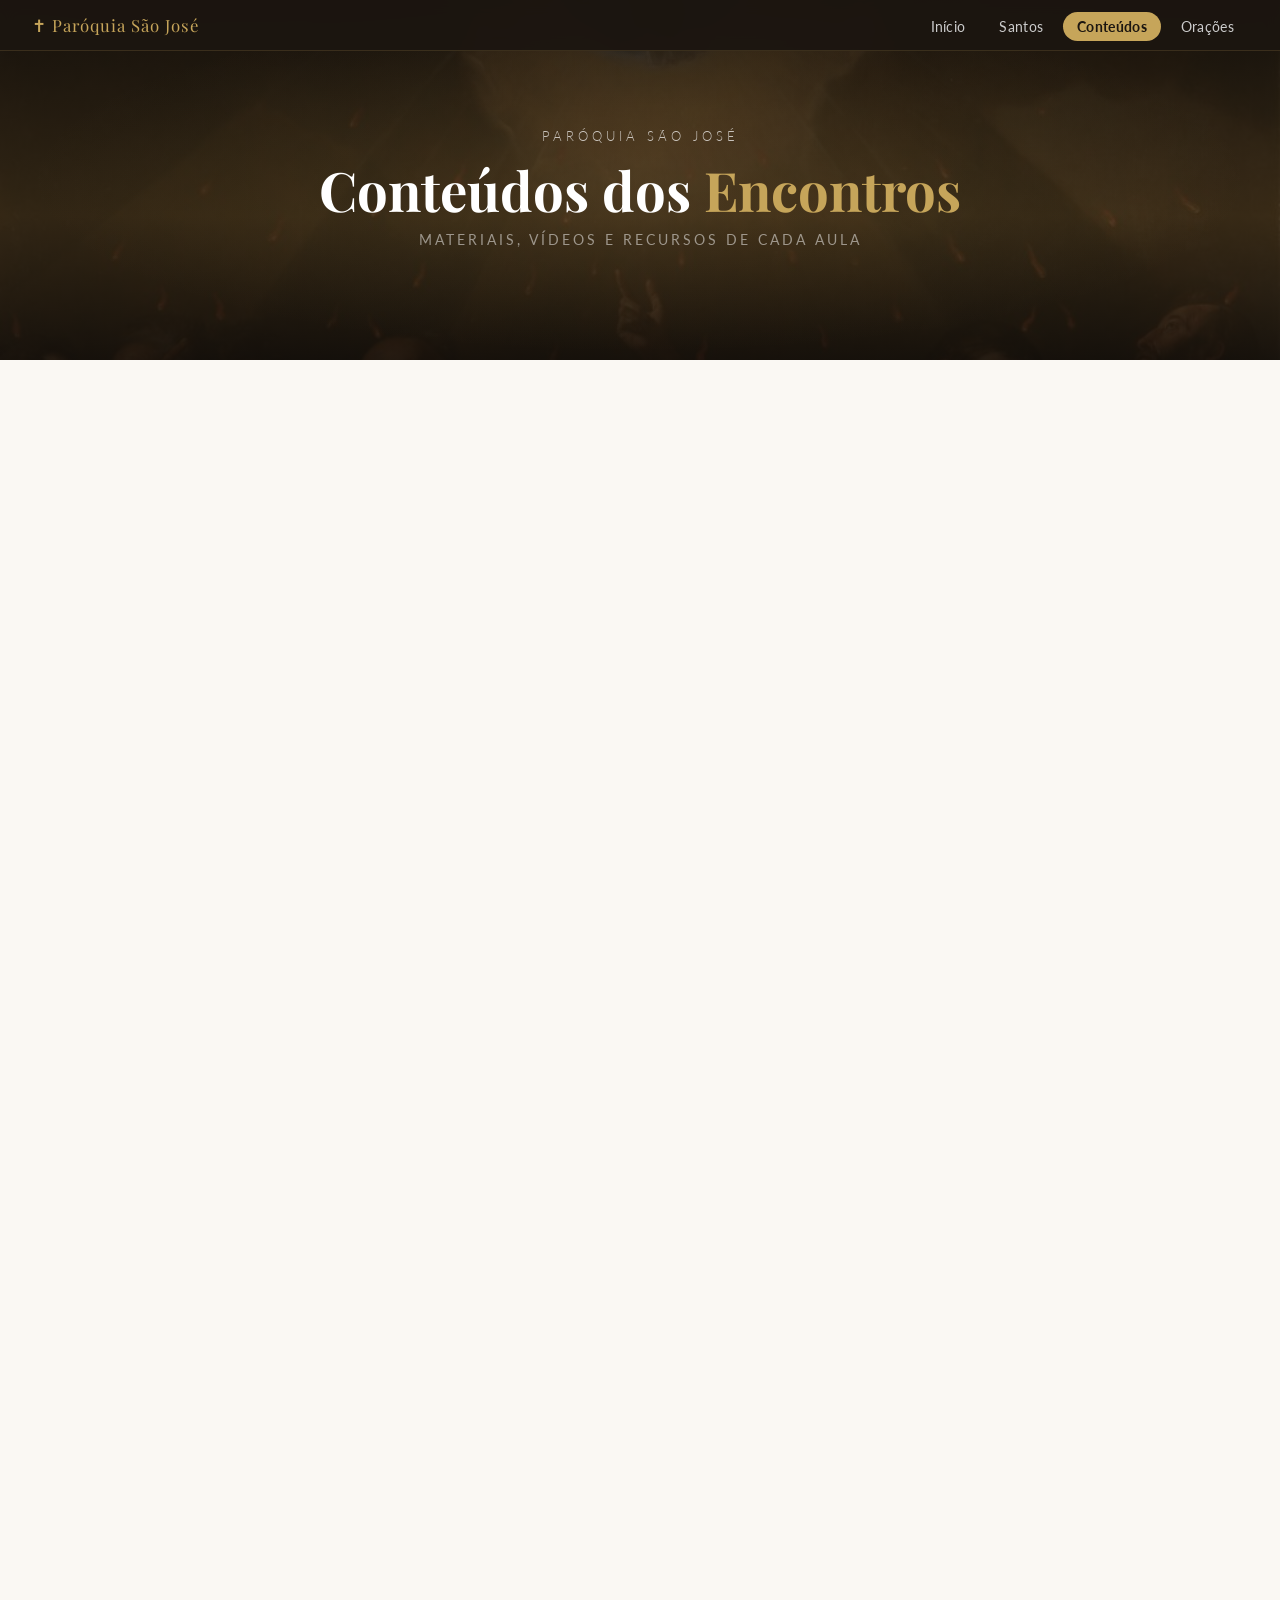
==== conteudos.html @ 54b91f29 "feat: 15º encontro — retomada do semestre com Kahoot de revisão Primeiro card do segundo semestre em" ====
<!DOCTYPE html>
<html lang="pt-BR">

<head>
  <meta charset="UTF-8" />
  <meta name="viewport" content="width=device-width, initial-scale=1.0" />
  <title>Conteúdos — Catequese Adultos IC | Paróquia São José</title>

  <link rel="preconnect" href="https://fonts.googleapis.com" />
  <link rel="preconnect" href="https://fonts.gstatic.com" crossorigin />
  <link
    href="https://fonts.googleapis.com/css2?family=Playfair+Display:ital,wght@0,400;0,700;1,400&family=Lato:wght@300;400;700&display=swap"
    rel="stylesheet" />

  <!-- PWA -->
  <meta name="theme-color" content="#C6A55A">
  <meta name="mobile-web-app-capable" content="yes">
  <meta name="apple-mobile-web-app-capable" content="yes">
  <meta name="apple-mobile-web-app-status-bar-style" content="black-translucent">
  <meta name="apple-mobile-web-app-title" content="IC 2026">
  <link rel="manifest" href="/manifest.json">
  <link rel="icon" type="image/svg+xml" href="/src/assets/img/icons/icon.svg?v=7">
  <link rel="apple-touch-icon" href="/src/assets/img/icons/icon-192.png?v=7">

  <link rel="stylesheet" href="src/assets/css/styles.css">
  <link rel="stylesheet" href="/src/assets/css/app.css">
  <style>
    /* ── PAGE HERO ── */
    .page-hero {
      min-height: 40vh;
      background-image:
        linear-gradient(180deg, rgba(20, 15, 10, .90) 0%, rgba(55, 40, 20, .80) 60%, rgba(20, 15, 10, .92) 100%),
        url("src/assets/img/fundo.jpg");
      background-size: cover;
      background-position: center;
      display: flex;
      flex-direction: column;
      align-items: center;
      justify-content: center;
      text-align: center;
      padding: 110px 24px 52px;
      position: relative;
    }

    .page-hero::before {
      content: '';
      position: absolute;
      inset: 0;
      background: radial-gradient(ellipse at center, rgba(198, 165, 90, .10) 0%, transparent 68%);
    }

    .page-hero .hero-parish {
      position: relative;
      z-index: 1;
      font-weight: 300;
      color: rgba(255, 255, 255, .7);
      letter-spacing: 4px;
      text-transform: uppercase;
      font-size: .82rem;
      margin-bottom: 16px;
    }

    .page-hero .hero-title {
      position: relative;
      z-index: 1;
      font-family: 'Playfair Display', serif;
      color: #fff;
      font-size: clamp(2rem, 5vw, 3.4rem);
      line-height: 1.12;
      margin-bottom: 10px;
    }

    .page-hero .hero-title span {
      color: var(--gold);
    }

    .page-hero .hero-subtitle {
      position: relative;
      z-index: 1;
      color: rgba(255, 255, 255, .5);
      font-size: .88rem;
      letter-spacing: 3px;
      text-transform: uppercase;
    }

    /* ── MAIN CONTENT AREA ── */
    #conteudos-lista {
      background: var(--white-soft);
      padding: 72px 24px 88px;
    }

    .conteudos-header {
      max-width: 900px;
      margin: 0 auto 52px;
    }

    /* ── MENU DE MÓDULOS: escolha o que estudar ── */
    .modulos-menu {
      max-width: 900px;
      margin: 0 auto 26px;
      display: grid;
      grid-template-columns: repeat(3, 1fr);
      gap: 12px;
    }

    .modulo {
      position: relative;
      display: flex;
      flex-direction: column;
      align-items: flex-start;
      gap: 3px;
      padding: 18px 18px 15px;
      background: #fff;
      border: 1px solid rgba(198, 165, 90, .22);
      border-radius: 14px;
      box-shadow: 0 4px 16px rgba(0, 0, 0, .05);
      font-family: inherit;
      text-align: left;
      cursor: pointer;
      transition: background .18s, border-color .18s, box-shadow .18s, transform .15s;
      -webkit-tap-highlight-color: transparent;
    }

    .modulo:hover {
      border-color: var(--gold);
      transform: translateY(-3px);
      box-shadow: 0 10px 26px rgba(0, 0, 0, .09);
    }

    .modulo:focus-visible {
      outline: 2px solid var(--gold);
      outline-offset: 3px;
    }

    .modulo[aria-pressed="true"] {
      background: linear-gradient(135deg, rgba(198, 165, 90, .16), rgba(198, 165, 90, .05));
      border-color: var(--gold);
      box-shadow: 0 6px 20px rgba(198, 165, 90, .22);
    }

    .modulo[aria-pressed="true"]::before {
      content: '';
      position: absolute;
      left: 18px;
      right: 18px;
      top: 0;
      height: 3px;
      border-radius: 0 0 3px 3px;
      background: linear-gradient(90deg, var(--gold), var(--gold-soft));
    }

    .modulo-icone {
      font-size: 1.5rem;
      line-height: 1;
      margin-bottom: 6px;
    }

    .modulo-nome {
      font-family: 'Playfair Display', serif;
      font-size: 1rem;
      font-weight: 700;
      color: var(--dark);
      line-height: 1.25;
    }

    .modulo-desc {
      font-size: .76rem;
      color: var(--text-soft);
      line-height: 1.4;
    }

    .modulo-contagem {
      margin-top: 7px;
      font-size: .64rem;
      font-weight: 700;
      letter-spacing: 1.2px;
      text-transform: uppercase;
      color: var(--gold);
    }

    .modulo.vazio .modulo-contagem {
      color: var(--text-soft);
      opacity: .75;
    }

    .modulo.vazio .modulo-icone,
    .modulo.vazio .modulo-nome {
      opacity: .68;
    }

    /* ── BARRA DE ESTADO DO FILTRO ── */
    .filtro-info {
      max-width: 900px;
      margin: 0 auto 30px;
      display: flex;
      flex-wrap: wrap;
      align-items: center;
      justify-content: space-between;
      gap: 12px;
      padding: 12px 18px;
      background: var(--cream);
      border: 1px solid rgba(198, 165, 90, .22);
      border-radius: 12px;
    }

    .filtro-info-texto {
      font-size: .84rem;
      color: var(--text-soft);
    }

    .filtro-info-texto strong {
      color: var(--dark);
      font-weight: 700;
    }

    .filtro-limpar {
      border: 1px solid var(--gold);
      background: transparent;
      color: var(--text);
      font-family: inherit;
      font-size: .74rem;
      font-weight: 700;
      letter-spacing: .6px;
      text-transform: uppercase;
      padding: 8px 16px;
      border-radius: 999px;
      cursor: pointer;
      transition: background .18s, color .18s;
    }

    .filtro-limpar:hover {
      background: var(--gold);
      color: #fff;
    }

    /* ── ESTADO VAZIO: módulo ainda não iniciado ── */
    .modulo-vazio {
      max-width: 900px;
      margin: 0 auto 40px;
      padding: 56px 32px;
      text-align: center;
      background: #fff;
      border: 1px dashed rgba(198, 165, 90, .45);
      border-radius: 16px;
    }

    .modulo-vazio-icone {
      font-size: 2.6rem;
      display: block;
      margin-bottom: 14px;
      opacity: .8;
    }

    .modulo-vazio h3 {
      font-family: 'Playfair Display', serif;
      font-size: 1.3rem;
      color: var(--dark);
      margin-bottom: 10px;
    }

    .modulo-vazio p {
      color: var(--text-soft);
      font-size: .9rem;
      line-height: 1.75;
      max-width: 460px;
      margin: 0 auto;
    }

    /* ── CARD FILTRADO PARA FORA ── */
    .encontro-card.oculto {
      display: none;
    }

    /* ── SELO DO MÓDULO NO CABEÇALHO DO CARD ── */
    .encontro-modulo {
      display: inline-block;
      font-size: .62rem;
      font-weight: 700;
      letter-spacing: 1.6px;
      text-transform: uppercase;
      color: var(--gold);
      border: 1px solid rgba(198, 165, 90, .45);
      border-radius: 999px;
      padding: 3px 10px;
      margin-bottom: 8px;
    }

    /* ── ENCOUNTER CARD ── */
    .encontro-card {
      max-width: 900px;
      margin: 0 auto 40px;
      background: #fff;
      border-radius: 16px;
      border: 1px solid rgba(198, 165, 90, .18);
      box-shadow: 0 6px 24px rgba(0, 0, 0, .07);
      overflow: hidden;
      transition: box-shadow .2s, transform .2s;
    }

    .encontro-card:hover {
      box-shadow: 0 14px 42px rgba(0, 0, 0, .11);
      transform: translateY(-2px);
    }

    /* header colorido do card */
    .encontro-header {
      display: flex;
      align-items: center;
      gap: 20px;
      padding: 22px 32px;
      background: var(--dark);
      border-bottom: 3px solid var(--gold);
    }

    .encontro-num {
      min-width: 52px;
      height: 52px;
      border-radius: 50%;
      border: 2px solid var(--gold);
      display: flex;
      align-items: center;
      justify-content: center;
      font-family: 'Playfair Display', serif;
      font-size: 1.2rem;
      color: var(--gold);
      font-weight: 700;
      flex-shrink: 0;
    }

    .encontro-header-info {
      flex: 1;
    }

    .encontro-header-info h3 {
      font-family: 'Playfair Display', serif;
      color: #fff;
      font-size: 1.15rem;
      margin-bottom: 4px;
    }

    .encontro-meta {
      display: flex;
      flex-wrap: wrap;
      gap: 16px;
    }

    .encontro-meta span {
      font-size: .75rem;
      color: rgba(255, 255, 255, .5);
      letter-spacing: .5px;
    }

    .encontro-meta span strong {
      color: var(--gold-soft);
      font-weight: 700;
    }

    /* body do card */
    .encontro-body {
      padding: 28px 32px;
    }

    /* resumo do encontro */
    .encontro-resumo {
      color: var(--text-light);
      font-size: .93rem;
      line-height: 1.8;
      margin-bottom: 24px;
      padding-bottom: 24px;
      border-bottom: 1px solid rgba(198, 165, 90, .15);
    }

    /* grade de materiais */
    .materiais-grid {
      display: grid;
      grid-template-columns: repeat(auto-fill, minmax(200px, 1fr));
      gap: 12px;
    }

    /* ── MATERIAL ITEMS ── */
    .mat-item {
      display: flex;
      align-items: center;
      gap: 12px;
      padding: 14px 16px;
      border-radius: 10px;
      border: 1px solid rgba(198, 165, 90, .22);
      background: var(--cream);
      text-decoration: none;
      color: var(--text);
      transition: background .18s, border-color .18s, transform .18s, box-shadow .18s;
      cursor: pointer;
    }

    .mat-item:hover {
      background: rgba(198, 165, 90, .10);
      border-color: var(--gold);
      transform: translateY(-3px);
      box-shadow: 0 8px 20px rgba(0, 0, 0, .08);
    }

    .mat-icon {
      font-size: 1.6rem;
      flex-shrink: 0;
      transition: transform .18s;
    }

    .mat-item:hover .mat-icon {
      transform: scale(1.1);
    }

    .mat-info {
      flex: 1;
      min-width: 0;
    }

    .mat-type {
      font-size: .65rem;
      font-weight: 700;
      letter-spacing: 1.5px;
      text-transform: uppercase;
      color: var(--gold);
      margin-bottom: 2px;
    }

    .mat-title {
      font-size: .88rem;
      color: var(--text);
      font-weight: 600;
      white-space: nowrap;
      overflow: hidden;
      text-overflow: ellipsis;
    }

    .mat-desc {
      font-size: .75rem;
      color: var(--text-soft);
      margin-top: 1px;
    }

    /* ── YOUTUBE LEVE: só cria o iframe quando o aluno clica ── */
    .video-wrapper {
      position: relative;
      aspect-ratio: 16 / 9;
      border-radius: 12px;
      overflow: hidden;
      border: 1px solid rgba(198, 165, 90, .22);
      background: var(--dark);
      margin-top: 0;
      grid-column: 1 / -1;
      /* ocupa linha inteira na grade */
    }

    .video-wrapper iframe,
    .video-load,
    .video-load img {
      width: 100%;
      height: 100%;
    }

    .video-wrapper iframe {
      display: block;
      border: none;
    }

    .video-load {
      position: relative;
      display: block;
      border: 0;
      padding: 0;
      cursor: pointer;
      color: #fff;
      background: #111;
      font: inherit;
    }

    .video-load img {
      display: block;
      object-fit: cover;
      opacity: .72;
      transition: opacity .2s ease, transform .2s ease;
    }

    .video-load::after {
      content: '';
      position: absolute;
      inset: 0;
      background: linear-gradient(180deg, rgba(0,0,0,.08), rgba(0,0,0,.58));
    }

    .video-load:hover img {
      opacity: .86;
      transform: scale(1.025);
    }

    .video-play {
      position: absolute;
      inset: 50% auto auto 50%;
      width: 68px;
      height: 68px;
      border-radius: 50%;
      display: grid;
      place-items: center;
      background: var(--gold);
      color: var(--dark);
      transform: translate(-50%, -50%);
      z-index: 1;
      box-shadow: 0 12px 32px rgba(0,0,0,.35);
      font-size: 1.35rem;
      padding-left: 4px;
    }

    .video-caption {
      position: absolute;
      left: 18px;
      right: 18px;
      bottom: 16px;
      z-index: 1;
      color: rgba(255,255,255,.86);
      font-size: .78rem;
      letter-spacing: 1px;
      text-transform: uppercase;
    }

    /* ── IMAGES ROW ── */
    .fotos-row {
      display: flex;
      gap: 10px;
      flex-wrap: wrap;
      grid-column: 1 / -1;
      margin-top: 0;
    }

    .foto-thumb {
      width: calc(33.333% - 8px);
      min-width: 100px;
      aspect-ratio: 4/3;
      object-fit: cover;
      border-radius: 8px;
      border: 1px solid rgba(198, 165, 90, .2);
      cursor: pointer;
      transition: transform .18s, box-shadow .18s;
    }

    .foto-thumb:hover {
      transform: scale(1.03);
      box-shadow: 0 8px 24px rgba(0, 0, 0, .14);
    }

    /* ── LIGHTBOX ── */
    .lightbox {
      display: none;
      position: fixed;
      inset: 0;
      background: rgba(0, 0, 0, .88);
      z-index: 999;
      align-items: center;
      justify-content: center;
      padding: 20px;
    }

    .lightbox.active {
      display: flex;
    }

    .lightbox img {
      max-width: 90vw;
      max-height: 88vh;
      border-radius: 10px;
      box-shadow: 0 20px 60px rgba(0, 0, 0, .5);
    }

    .lightbox-close {
      position: absolute;
      top: 20px;
      right: 24px;
      color: #fff;
      font-size: 2rem;
      cursor: pointer;
      line-height: 1;
      opacity: .7;
      transition: opacity .15s;
    }

    .lightbox-close:hover {
      opacity: 1;
    }

    /* ── ENCONTRO PENDENTE ── */
    .encontro-card.pendente {
      opacity: .55;
      pointer-events: none;
    }

    .encontro-card.pendente .encontro-header {
      background: #2a2520;
      border-bottom-color: rgba(198, 165, 90, .3);
    }

    .pendente-msg {
      padding: 28px 32px;
      color: var(--text-soft);
      font-style: italic;
      font-size: .9rem;
    }

    /* ── RESPONSIVE ── */
    @media (max-width: 900px) {
      .modulos-menu {
        grid-template-columns: repeat(2, 1fr);
      }
    }

    @media (max-width: 600px) {
      .modulos-menu {
        gap: 10px;
        margin-bottom: 20px;
      }

      .modulo {
        padding: 14px 14px 12px;
        border-radius: 12px;
      }

      .modulo-icone { font-size: 1.3rem; margin-bottom: 4px; }
      .modulo-nome  { font-size: .92rem; }
      .modulo-desc  { font-size: .71rem; }

      .modulo[aria-pressed="true"]::before {
        left: 14px;
        right: 14px;
      }

      .filtro-info {
        justify-content: center;
        text-align: center;
        padding: 12px 14px;
      }

      .modulo-vazio {
        padding: 44px 22px;
      }

      .encontro-header {
        padding: 18px 20px;
        gap: 14px;
      }

      .encontro-body {
        padding: 20px;
      }

      .materiais-grid {
        grid-template-columns: 1fr;
      }

      .foto-thumb {
        width: calc(50% - 5px);
      }
    }
  </style>
</head>

<body>

  <!-- ═══ NAV ═══ -->
  <nav>
    <a href="index.html" class="nav-brand">✝ Paróquia São José</a>
    <ul class="nav-links" id="nav-links">
      <li><a href="index.html">Início</a></li>
      <li><a href="santos.html">Santos</a></li>
      <li><a href="conteudos.html">Conteúdos</a></li>
      <li><a href="oracoes.html">Orações</a></li>
    </ul>
    <button class="nav-toggle" id="nav-toggle" aria-label="Abrir menu">
      <span></span><span></span><span></span>
    </button>
  </nav>
  <div class="nav-overlay" id="nav-overlay"></div>

  <!-- ═══ HERO ═══ -->
  <div class="page-hero">
    <p class="hero-parish">Paróquia São José</p>
    <h1 class="hero-title">Conteúdos dos <span>Encontros</span></h1>
    <p class="hero-subtitle">Materiais, vídeos e recursos de cada aula</p>
  </div>

  <!-- ═══ CONTEÚDOS ═══ -->
  <section id="conteudos-lista">

    <div class="conteudos-header section-inner">
      <p class="section-label">Material formativo</p>
      <h2 class="section-title">Encontros · 2026</h2>
      <div class="section-divider"></div>
      <p style="color:var(--text-light); line-height:1.8; max-width:640px;">
        Aqui você encontra tudo o que foi partilhado em cada encontro:
        apostilas, vídeos, imagens e links de referência.
        Escolha abaixo o que deseja estudar, ou veja todos os encontros na ordem em que aconteceram.
      </p>
    </div>

    <!-- ════════════════════════════════════════════════════════════
         MENU DE MÓDULOS
         ════════════════════════════════════════════════════════════
         Cada botão filtra os encontros pelo atributo data-modulo.
         Para incluir um encontro num módulo, basta pôr no card:
           <div class="encontro-card" data-encontro="19" data-modulo="sacramentos">
         Módulos válidos: credo · mandamentos · sacramentos · pai-nosso · outros
         A contagem de cada botão é calculada sozinha pelo JS no fim da página.
    ═══════════════════════════════════════════════════════════════ -->
    <div class="modulos-menu" id="modulos-menu" role="group" aria-label="Escolha o que estudar">

      <button class="modulo" type="button" data-filtro="todos" aria-pressed="true">
        <span class="modulo-icone"><svg class="ic" width="26" height="26" viewBox="0 0 24 24" aria-hidden="true"><circle cx="4.7" cy="6.6" r="1.1"/><circle cx="4.7" cy="12" r="1.1"/><circle cx="4.7" cy="17.4" r="1.1"/><path d="M8.6 6.6h11M8.6 12h11M8.6 17.4h7.4"/></svg></span>
        <span class="modulo-nome">Todos os encontros</span>
        <span class="modulo-desc">Na ordem em que aconteceram</span>
        <span class="modulo-contagem"></span>
      </button>

      <button class="modulo" type="button" data-filtro="credo" aria-pressed="false">
        <span class="modulo-icone"><svg class="ic" width="26" height="26" viewBox="0 0 24 24" aria-hidden="true"><path d="M12 3.4v17.2"/><path d="M5.6 9.6h12.8"/></svg></span>
        <span class="modulo-nome">Credo</span>
        <span class="modulo-desc">O que professamos na fé</span>
        <span class="modulo-contagem"></span>
      </button>

      <button class="modulo" type="button" data-filtro="mandamentos" aria-pressed="false">
        <span class="modulo-icone"><svg class="ic" width="26" height="26" viewBox="0 0 24 24" aria-hidden="true"><path d="M4.2 20.4V8.6A4.4 4.4 0 0 1 8.6 4.2h2.5v16.2H4.2Z"/><path d="M12.9 20.4V4.2h2.5a4.4 4.4 0 0 1 4.4 4.4v11.8h-6.9Z"/></svg></span>
        <span class="modulo-nome">Os 10 Mandamentos</span>
        <span class="modulo-desc">A moral católica</span>
        <span class="modulo-contagem"></span>
      </button>

      <button class="modulo" type="button" data-filtro="sacramentos" aria-pressed="false">
        <span class="modulo-icone"><svg class="ic" width="26" height="26" viewBox="0 0 24 24" aria-hidden="true"><path d="M12 3.2c1.6 1.7 2.4 3 2.4 4a2.4 2.4 0 1 1-4.8 0c0-1 .8-2.3 2.4-4Z"/><rect x="8.6" y="11.4" width="6.8" height="9.2" rx="1.6"/></svg></span>
        <span class="modulo-nome">Os Sacramentos</span>
        <span class="modulo-desc">Os sinais da graça</span>
        <span class="modulo-contagem"></span>
      </button>

      <button class="modulo" type="button" data-filtro="pai-nosso" aria-pressed="false">
        <span class="modulo-icone"><svg class="ic" width="26" height="26" viewBox="0 0 24 24" aria-hidden="true"><circle cx="12" cy="9.3" r="5.2" stroke-dasharray="1.5 2.7"/><path d="M12 14.5v2.3"/><path d="M12 16.8v3.8M10.2 18.3h3.6"/></svg></span>
        <span class="modulo-nome">O Pai Nosso</span>
        <span class="modulo-desc">Como rezar?</span>
        <span class="modulo-contagem"></span>
      </button>

      <button class="modulo" type="button" data-filtro="outros" aria-pressed="false">
        <span class="modulo-icone"><svg class="ic" width="26" height="26" viewBox="0 0 24 24" aria-hidden="true"><path d="m12 3.4 2.5 5.5 6 .6-4.5 4 1.3 5.9-5.3-3.1-5.3 3.1 1.3-5.9-4.5-4 6-.6L12 3.4Z"/></svg></span>
        <span class="modulo-nome">Outros</span>
        <span class="modulo-desc">Temas complementares</span>
        <span class="modulo-contagem"></span>
      </button>

    </div>

    <div class="filtro-info" id="filtro-info">
      <p class="filtro-info-texto" id="filtro-info-texto" role="status" aria-live="polite"></p>
      <button class="filtro-limpar" type="button" id="filtro-limpar" hidden>Ver todos</button>
    </div>

    <div class="modulo-vazio" id="modulo-vazio" hidden>
      <span class="modulo-vazio-icone"><svg class="ic" width="44" height="44" viewBox="0 0 24 24" aria-hidden="true"><path d="M12 3.2c1.6 1.7 2.4 3 2.4 4a2.4 2.4 0 1 1-4.8 0c0-1 .8-2.3 2.4-4Z"/><rect x="8.6" y="11.4" width="6.8" height="9.2" rx="1.6"/></svg></span>
      <h3 id="modulo-vazio-titulo">Ainda não chegamos aqui</h3>
      <p>
        Este módulo ainda não foi estudado pela turma. Assim que os encontros
        acontecerem, o material aparecerá nesta página.
      </p>
    </div>


    <!-- ════════════════════════════════════════════════════════════
         ENCONTRO 1 — PREENCHIDO
         ════════════════════════════════════════════════════════════
         Como editar:
           · encontro-num    → número do encontro
           · h3              → título do encontro
           · encontro-meta   → data, horário, local
           · encontro-resumo → parágrafo resumindo o que foi visto

         Tipos de material disponíveis (use/remova conforme precisar):
           · PDF via Google Drive  (mat-item com link)
           · Vídeo do YouTube      (video-wrapper leve, iframe sob demanda)
           · Imagens/fotos         (fotos-row com foto-thumb)
           · Link externo          (mat-item com link)
    ═══════════════════════════════════════════════════════════════ -->

    <div class="encontro-card" data-encontro="1" data-modulo="outros">
      <div class="encontro-header">
        <div class="encontro-num">1</div>
        <div class="encontro-header-info">
          <p class="encontro-modulo">Outros</p>
          <h3>Apresentação — Prólogo do Catecismo</h3>
          <div class="encontro-meta">
            <span><svg class="ic" width="14" height="14" viewBox="0 0 24 24" aria-hidden="true"><rect x="3.6" y="5.4" width="16.8" height="15" rx="2.4"/><path d="M3.6 10.1h16.8M8 3.4v4M16 3.4v4"/></svg> <strong>04 Mar 2026</strong></span>
            <span><svg class="ic" width="14" height="14" viewBox="0 0 24 24" aria-hidden="true"><circle cx="12" cy="12" r="8.4"/><path d="M12 7.1v5.2l3.2 1.9"/></svg> <strong>20h – 22h</strong></span>
            <span><svg class="ic" width="14" height="14" viewBox="0 0 24 24" aria-hidden="true"><path d="M12 20.9s6.8-5.5 6.8-10.8a6.8 6.8 0 1 0-13.6 0C5.2 15.4 12 20.9 12 20.9Z"/><circle cx="12" cy="10" r="2.5"/></svg> <strong>Sala 204</strong></span>
          </div>
        </div>
      </div>

      <div class="encontro-body">

        <!-- RESUMO DO ENCONTRO -->
        <p class="encontro-resumo">
          No primeiro encontro nos apresentamos como turma e conhecemos a proposta da Catequese.
          Refletimos sobre a finalidade do ser humano e como isso nos leva ao Catecismo da Igreja Católica e sua
          Doutrina.
          <!-- Edite este texto com o resumo real do encontro -->
        </p>

        <!-- GRADE DE MATERIAIS -->
        <div class="materiais-grid">

          <!-- PDF VIA GOOGLE DRIVE
               1. No Drive, clique com botão direito no arquivo → "Compartilhar" → "Qualquer pessoa com o link"
               2. Copie o link e substitua o href abaixo
               3. Para abrir em nova aba: target="_blank" rel="noopener"
          -->
          <a class="mat-item" href="https://drive.google.com/drive/folders/1LPyPBcImjLyPCMtuBtPnuCKGGg7VY-qs"
            target="_blank" rel="noopener">
            <span class="mat-icon"><svg class="ic" width="26" height="26" viewBox="0 0 24 24" aria-hidden="true"><path d="M13.9 3.6H7.6a2.1 2.1 0 0 0-2.1 2.1v12.6a2.1 2.1 0 0 0 2.1 2.1h8.8a2.1 2.1 0 0 0 2.1-2.1V8.1l-4.6-4.5Z"/><path d="M13.8 3.7v4.5h4.6"/></svg></span>
            <div class="mat-info">
              <p class="mat-type">PDF</p>
              <p class="mat-title">Drive com arquivos de estudo</p>
              <p class="mat-desc">A fé explicada - Leo J. Trese</p>
            </div>
          </a>

          <!-- LINK EXTERNO -->
          <a class="mat-item"
            href="https://opusdei.org/pt-br/article/o-ceu-a-morte-o-purgatorio-o-que-sao-os-novissimos/" target="_blank"
            rel="noopener">
            <span class="mat-icon"><svg class="ic" width="26" height="26" viewBox="0 0 24 24" aria-hidden="true"><path d="M10.4 13.6a4.1 4.1 0 0 0 5.8 0l2.5-2.5a4.1 4.1 0 1 0-5.8-5.8l-1.3 1.3"/><path d="M13.6 10.4a4.1 4.1 0 0 0-5.8 0l-2.5 2.5a4.1 4.1 0 1 0 5.8 5.8l1.3-1.3"/></svg></span>
            <div class="mat-info">
              <p class="mat-type">Link</p>
              <p class="mat-title">Texto de referência</p>
              <p class="mat-desc">Leitura complementar</p>
            </div>
          </a>

          <!-- VÍDEO DO YOUTUBE
               Substitua "ID_DO_VIDEO" pelo código do vídeo (parte após "?v=" na URL do YouTube)
               Ex: youtube.com/watch?v=dQw4w9WgXcQ → use "dQw4w9WgXcQ"
          -->
          <div class="video-wrapper" data-video-id="DJDmbqzZTBQ" data-video-title="Vídeo do 1º Encontro">
            <button class="video-load" type="button" aria-label="Carregar vídeo: Vídeo do 1º Encontro">
              <img src="https://i.ytimg.com/vi/DJDmbqzZTBQ/hqdefault.jpg" alt="" width="480" height="360" loading="lazy" decoding="async">
              <span class="video-play" aria-hidden="true">▶</span>
              <span class="video-caption">Clique para carregar o vídeo</span>
            </button>
          </div>

          <!-- FOTOS DO ENCONTRO
               Coloque as imagens em: src/assets/img/encontros/encontro-01/
               Adicione ou remova <img> conforme o número de fotos
          -->
          <!--
          <div class="fotos-row">
            <img class="foto-thumb" src="src/assets/img/encontros/encontro-01/foto-01.jpg" alt="Foto do 1º encontro" onclick="abrirLightbox(this.src)">
            <img class="foto-thumb" src="src/assets/img/encontros/encontro-01/foto-02.jpg" alt="Foto do 1º encontro" onclick="abrirLightbox(this.src)">
            <img class="foto-thumb" src="src/assets/img/encontros/encontro-01/foto-03.jpg" alt="Foto do 1º encontro" onclick="abrirLightbox(this.src)">
          </div>
          -->

        </div>
      </div>
    </div>
    <!-- FIM ENCONTRO 1 -->

    <div class="encontro-card" data-encontro="2" data-modulo="credo">
      <div class="encontro-header">
        <div class="encontro-num">2</div>
        <div class="encontro-header-info">
          <p class="encontro-modulo">Credo</p>
          <h3>O que significa "crer"?</h3>
          <div class="encontro-meta">
            <span><svg class="ic" width="14" height="14" viewBox="0 0 24 24" aria-hidden="true"><rect x="3.6" y="5.4" width="16.8" height="15" rx="2.4"/><path d="M3.6 10.1h16.8M8 3.4v4M16 3.4v4"/></svg> <strong>11 Mar 2026</strong></span>
            <span><svg class="ic" width="14" height="14" viewBox="0 0 24 24" aria-hidden="true"><circle cx="12" cy="12" r="8.4"/><path d="M12 7.1v5.2l3.2 1.9"/></svg> <strong>20h – 22h</strong></span>
            <span><svg class="ic" width="14" height="14" viewBox="0 0 24 24" aria-hidden="true"><path d="M12 20.9s6.8-5.5 6.8-10.8a6.8 6.8 0 1 0-13.6 0C5.2 15.4 12 20.9 12 20.9Z"/><circle cx="12" cy="10" r="2.5"/></svg> <strong>Sala 204</strong></span>
          </div>
        </div>
      </div>

      <div class="encontro-body">

        <!-- RESUMO DO ENCONTRO -->
        <p class="encontro-resumo">
          No segundo encontro conversamos sobre o que significa crer: vimos que o homem é capaz de Deus,
          pois traz no coração um desejo de verdade e pode reconhecê-Lo também pela razão, como ensina a
          primeira via de Santo Tomás. Vimos ainda que Deus se revela por amor na história da salvação,
          plenamente em Jesus Cristo, e que a resposta do homem a essa revelação é a fé: confiar em Deus,
          aderir à sua verdade e entregar-se a Ele com inteligência e vontade.
        </p>

        <!-- GRADE DE MATERIAIS -->
        <div class="materiais-grid">

          <!-- PDF VIA GOOGLE DRIVE
               1. No Drive, clique com botão direito no arquivo → "Compartilhar" → "Qualquer pessoa com o link"
               2. Copie o link e substitua o href abaixo
               3. Para abrir em nova aba: target="_blank" rel="noopener"
          -->
          <a class="mat-item" href="https://drive.google.com/drive/folders/1LPyPBcImjLyPCMtuBtPnuCKGGg7VY-qs"
            target="_blank" rel="noopener">
            <span class="mat-icon"><svg class="ic" width="26" height="26" viewBox="0 0 24 24" aria-hidden="true"><path d="M13.9 3.6H7.6a2.1 2.1 0 0 0-2.1 2.1v12.6a2.1 2.1 0 0 0 2.1 2.1h8.8a2.1 2.1 0 0 0 2.1-2.1V8.1l-4.6-4.5Z"/><path d="M13.8 3.7v4.5h4.6"/></svg></span>
            <div class="mat-info">
              <p class="mat-type">PDF</p>
              <p class="mat-title">2º encontro</p>
              <p class="mat-desc">Arquivo para estudos</p>
            </div>
          </a>

          <!-- LINK EXTERNO -->
          <a class="mat-item"
            href="https://www.montfort.org.br/bra/cadernos/religiao/existencia/" target="_blank"
            rel="noopener">
            <span class="mat-icon"><svg class="ic" width="26" height="26" viewBox="0 0 24 24" aria-hidden="true"><path d="M10.4 13.6a4.1 4.1 0 0 0 5.8 0l2.5-2.5a4.1 4.1 0 1 0-5.8-5.8l-1.3 1.3"/><path d="M13.6 10.4a4.1 4.1 0 0 0-5.8 0l-2.5 2.5a4.1 4.1 0 1 0 5.8 5.8l1.3-1.3"/></svg></span>
            <div class="mat-info">
              <p class="mat-type">Link</p>
              <p class="mat-title">As 5 vias de Santo Tomás</p>
              <p class="mat-desc">Montfort</p>
            </div>
          </a>

          <!-- VÍDEO DO YOUTUBE
               Substitua "ID_DO_VIDEO" pelo código do vídeo (parte após "?v=" na URL do YouTube)
               Ex: youtube.com/watch?v=dQw4w9WgXcQ → use "dQw4w9WgXcQ"
          -->
          <div class="video-wrapper" data-video-id="sekhbe8G8FI" data-video-title="Homilia sobre São Bento">
            <button class="video-load" type="button" aria-label="Carregar vídeo: Homilia sobre São Bento">
              <img src="https://i.ytimg.com/vi/sekhbe8G8FI/hqdefault.jpg" alt="" width="480" height="360" loading="lazy" decoding="async">
              <span class="video-play" aria-hidden="true">▶</span>
              <span class="video-caption">Clique para carregar o vídeo</span>
            </button>
          </div>

          <!-- FOTOS DO ENCONTRO
               Coloque as imagens em: src/assets/img/encontros/encontro-01/
               Adicione ou remova <img> conforme o número de fotos
          -->
          <!--
          <div class="fotos-row">
            <img class="foto-thumb" src="src/assets/img/encontros/encontro-01/foto-01.jpg" alt="Foto do 1º encontro" onclick="abrirLightbox(this.src)">
            <img class="foto-thumb" src="src/assets/img/encontros/encontro-01/foto-02.jpg" alt="Foto do 1º encontro" onclick="abrirLightbox(this.src)">
            <img class="foto-thumb" src="src/assets/img/encontros/encontro-01/foto-03.jpg" alt="Foto do 1º encontro" onclick="abrirLightbox(this.src)">
          </div>
          -->

        </div>
      </div>
    </div>

    <div class="encontro-card" data-encontro="3" data-modulo="credo">
      <div class="encontro-header">
        <div class="encontro-num">3</div>
        <div class="encontro-header-info">
          <p class="encontro-modulo">Credo</p>
          <h3>Deus Pai, Criador Todo-Poderoso</h3>
          <div class="encontro-meta">
            <span><svg class="ic" width="14" height="14" viewBox="0 0 24 24" aria-hidden="true"><rect x="3.6" y="5.4" width="16.8" height="15" rx="2.4"/><path d="M3.6 10.1h16.8M8 3.4v4M16 3.4v4"/></svg> <strong>18 Mar 2026</strong></span>
            <span><svg class="ic" width="14" height="14" viewBox="0 0 24 24" aria-hidden="true"><circle cx="12" cy="12" r="8.4"/><path d="M12 7.1v5.2l3.2 1.9"/></svg> <strong>20h – 22h</strong></span>
            <span><svg class="ic" width="14" height="14" viewBox="0 0 24 24" aria-hidden="true"><path d="M12 20.9s6.8-5.5 6.8-10.8a6.8 6.8 0 1 0-13.6 0C5.2 15.4 12 20.9 12 20.9Z"/><circle cx="12" cy="10" r="2.5"/></svg> <strong>Sala 204</strong></span>
          </div>
        </div>
      </div>

      <div class="encontro-body">
        <p class="encontro-resumo">
          Professamos a primeira verdade do Credo: existe um só Deus, Pai todo-poderoso, que cria o céu e a terra por amor. Refletimos sobre a Santíssima Trindade, a criação como obra das três Pessoas divinas e o sentido de chamar Deus de “Pai”.
        </p>

        <div class="materiais-grid">

          <a class="mat-item" href="https://opusdei.org/pt-br/article/tema-6-a-criacao/" target="_blank" rel="noopener">
            <span class="mat-icon"><svg class="ic" width="26" height="26" viewBox="0 0 24 24" aria-hidden="true"><path d="M10.4 13.6a4.1 4.1 0 0 0 5.8 0l2.5-2.5a4.1 4.1 0 1 0-5.8-5.8l-1.3 1.3"/><path d="M13.6 10.4a4.1 4.1 0 0 0-5.8 0l-2.5 2.5a4.1 4.1 0 1 0 5.8 5.8l1.3-1.3"/></svg></span>
            <div class="mat-info">
              <p class="mat-type">Link</p>
              <p class="mat-title">A Criação</p>
              <p class="mat-desc">Opus Dei</p>
            </div>
          </a>

          <div class="video-wrapper" data-video-id="GSNlnnnrYc8" data-video-title="Credo: os artigos da Fé Católica — Padre Leonardo">
            <button class="video-load" type="button" aria-label="Carregar vídeo: Credo: os artigos da Fé Católica — Padre Leonardo">
              <img src="https://i.ytimg.com/vi/GSNlnnnrYc8/hqdefault.jpg" alt="" width="480" height="360" loading="lazy" decoding="async">
              <span class="video-play" aria-hidden="true">▶</span>
              <span class="video-caption">Clique para carregar o vídeo</span>
            </button>
          </div>

        </div>
      </div>
    </div>

    <div class="encontro-card" data-encontro="4" data-modulo="credo">
      <div class="encontro-header">
        <div class="encontro-num">4</div>
        <div class="encontro-header-info">
          <p class="encontro-modulo">Credo</p>
          <h3>Jesus Cristo, Filho Único e Senhor</h3>
          <div class="encontro-meta">
            <span><svg class="ic" width="14" height="14" viewBox="0 0 24 24" aria-hidden="true"><rect x="3.6" y="5.4" width="16.8" height="15" rx="2.4"/><path d="M3.6 10.1h16.8M8 3.4v4M16 3.4v4"/></svg> <strong>25 Mar 2026</strong></span>
            <span><svg class="ic" width="14" height="14" viewBox="0 0 24 24" aria-hidden="true"><circle cx="12" cy="12" r="8.4"/><path d="M12 7.1v5.2l3.2 1.9"/></svg> <strong>20h – 22h</strong></span>
            <span><svg class="ic" width="14" height="14" viewBox="0 0 24 24" aria-hidden="true"><path d="M12 20.9s6.8-5.5 6.8-10.8a6.8 6.8 0 1 0-13.6 0C5.2 15.4 12 20.9 12 20.9Z"/><circle cx="12" cy="10" r="2.5"/></svg> <strong>Sala 204</strong></span>
          </div>
        </div>
      </div>

      <div class="encontro-body">
        <p class="encontro-resumo">
          Entramos no coração do Credo: Jesus Cristo. Vemos o significado dos seus nomes — “Jesus” (Deus salva), “Cristo” (o Ungido, o Messias), “Filho Único” e “Senhor” — e como a Igreja confessa que Ele é verdadeiro Deus e verdadeiro homem.
        </p>

        <div class="materiais-grid">

          <a class="mat-item" href="https://www.arautos.org/catecismo/e-em-jesus-cristo-seu-unico-filho-nosso-senhor-161976" target="_blank" rel="noopener">
            <span class="mat-icon"><svg class="ic" width="26" height="26" viewBox="0 0 24 24" aria-hidden="true"><path d="M10.4 13.6a4.1 4.1 0 0 0 5.8 0l2.5-2.5a4.1 4.1 0 1 0-5.8-5.8l-1.3 1.3"/><path d="M13.6 10.4a4.1 4.1 0 0 0-5.8 0l-2.5 2.5a4.1 4.1 0 1 0 5.8 5.8l1.3-1.3"/></svg></span>
            <div class="mat-info">
              <p class="mat-type">Link</p>
              <p class="mat-title">E em Jesus Cristo, seu único Filho, nosso Senhor</p>
              <p class="mat-desc">Arautos do Evangelho</p>
            </div>
          </a>

          <div class="video-wrapper" data-video-id="0wtFsbw82bc" data-video-title="Quem é Jesus Cristo? — Padre Leonardo">
            <button class="video-load" type="button" aria-label="Carregar vídeo: Quem é Jesus Cristo? — Padre Leonardo">
              <img src="https://i.ytimg.com/vi/0wtFsbw82bc/hqdefault.jpg" alt="" width="480" height="360" loading="lazy" decoding="async">
              <span class="video-play" aria-hidden="true">▶</span>
              <span class="video-caption">Clique para carregar o vídeo</span>
            </button>
          </div>

        </div>
      </div>
    </div>

    <div class="encontro-card" data-encontro="5" data-modulo="credo">
      <div class="encontro-header">
        <div class="encontro-num">5</div>
        <div class="encontro-header-info">
          <p class="encontro-modulo">Credo</p>
          <h3>A Semana Santa e a Encarnação</h3>
          <div class="encontro-meta">
            <span><svg class="ic" width="14" height="14" viewBox="0 0 24 24" aria-hidden="true"><rect x="3.6" y="5.4" width="16.8" height="15" rx="2.4"/><path d="M3.6 10.1h16.8M8 3.4v4M16 3.4v4"/></svg> <strong>08 Abr 2026</strong></span>
            <span><svg class="ic" width="14" height="14" viewBox="0 0 24 24" aria-hidden="true"><circle cx="12" cy="12" r="8.4"/><path d="M12 7.1v5.2l3.2 1.9"/></svg> <strong>20h – 22h</strong></span>
            <span><svg class="ic" width="14" height="14" viewBox="0 0 24 24" aria-hidden="true"><path d="M12 20.9s6.8-5.5 6.8-10.8a6.8 6.8 0 1 0-13.6 0C5.2 15.4 12 20.9 12 20.9Z"/><circle cx="12" cy="10" r="2.5"/></svg> <strong>Sala 204</strong></span>
          </div>
        </div>
      </div>

      <div class="encontro-body">
        <p class="encontro-resumo">
          Depois da Semana Santa — em que acompanhamos no Tríduo Pascal a Paixão, a Morte e a Ressurreição do Senhor — retomamos o Credo contemplando a Encarnação: “E o Verbo se fez carne.” O Filho de Deus assume a nossa humanidade pela ação do Espírito Santo no seio da Virgem Maria, para a nossa salvação.
        </p>

        <div class="materiais-grid">

          <a class="mat-item" href="https://opusdei.org/pt-pt/article/tema-12-a-encarnacao/" target="_blank" rel="noopener">
            <span class="mat-icon"><svg class="ic" width="26" height="26" viewBox="0 0 24 24" aria-hidden="true"><path d="M10.4 13.6a4.1 4.1 0 0 0 5.8 0l2.5-2.5a4.1 4.1 0 1 0-5.8-5.8l-1.3 1.3"/><path d="M13.6 10.4a4.1 4.1 0 0 0-5.8 0l-2.5 2.5a4.1 4.1 0 1 0 5.8 5.8l1.3-1.3"/></svg></span>
            <div class="mat-info">
              <p class="mat-type">Link</p>
              <p class="mat-title">A Encarnação</p>
              <p class="mat-desc">Opus Dei</p>
            </div>
          </a>

          <div class="video-wrapper" data-video-id="bwi2Qx9C6o0" data-video-title="Dom Henrique Soares fala sobre a Semana Santa">
            <button class="video-load" type="button" aria-label="Carregar vídeo: Dom Henrique Soares fala sobre a Semana Santa">
              <img src="https://i.ytimg.com/vi/bwi2Qx9C6o0/hqdefault.jpg" alt="" width="480" height="360" loading="lazy" decoding="async">
              <span class="video-play" aria-hidden="true">▶</span>
              <span class="video-caption">Clique para carregar o vídeo</span>
            </button>
          </div>

        </div>
      </div>
    </div>

    <div class="encontro-card" data-encontro="6" data-modulo="credo">
      <div class="encontro-header">
        <div class="encontro-num">6</div>
        <div class="encontro-header-info">
          <p class="encontro-modulo">Credo</p>
          <h3>O Nascimento: nascido da Virgem Maria</h3>
          <div class="encontro-meta">
            <span><svg class="ic" width="14" height="14" viewBox="0 0 24 24" aria-hidden="true"><rect x="3.6" y="5.4" width="16.8" height="15" rx="2.4"/><path d="M3.6 10.1h16.8M8 3.4v4M16 3.4v4"/></svg> <strong>15 Abr 2026</strong></span>
            <span><svg class="ic" width="14" height="14" viewBox="0 0 24 24" aria-hidden="true"><circle cx="12" cy="12" r="8.4"/><path d="M12 7.1v5.2l3.2 1.9"/></svg> <strong>20h – 22h</strong></span>
            <span><svg class="ic" width="14" height="14" viewBox="0 0 24 24" aria-hidden="true"><path d="M12 20.9s6.8-5.5 6.8-10.8a6.8 6.8 0 1 0-13.6 0C5.2 15.4 12 20.9 12 20.9Z"/><circle cx="12" cy="10" r="2.5"/></svg> <strong>Sala 204</strong></span>
          </div>
        </div>
      </div>

      <div class="encontro-body">
        <p class="encontro-resumo">
          “Nasceu da Virgem Maria.” Aprofundamos a maternidade divina e a virgindade de Maria, e o nascimento de Jesus, que revela Deus feito menino, próximo dos pequenos e dos pobres.
        </p>

        <div class="materiais-grid">

          <a class="mat-item" href="https://www.a12.com/academia/catequese/dogmas-marianos-a-maternidade-divina" target="_blank" rel="noopener">
            <span class="mat-icon"><svg class="ic" width="26" height="26" viewBox="0 0 24 24" aria-hidden="true"><path d="M10.4 13.6a4.1 4.1 0 0 0 5.8 0l2.5-2.5a4.1 4.1 0 1 0-5.8-5.8l-1.3 1.3"/><path d="M13.6 10.4a4.1 4.1 0 0 0-5.8 0l-2.5 2.5a4.1 4.1 0 1 0 5.8 5.8l1.3-1.3"/></svg></span>
            <div class="mat-info">
              <p class="mat-type">Link</p>
              <p class="mat-title">A Maternidade Divina de Maria</p>
              <p class="mat-desc">Dogmas marianos</p>
            </div>
          </a>

          <div class="video-wrapper" data-video-id="MzX9oF6rUAE" data-video-title="A verdadeira história da Virgem Maria — Biblioteca Católica">
            <button class="video-load" type="button" aria-label="Carregar vídeo: A verdadeira história da Virgem Maria — Biblioteca Católica">
              <img src="https://i.ytimg.com/vi/MzX9oF6rUAE/hqdefault.jpg" alt="" width="480" height="360" loading="lazy" decoding="async">
              <span class="video-play" aria-hidden="true">▶</span>
              <span class="video-caption">Clique para carregar o vídeo</span>
            </button>
          </div>

        </div>
      </div>
    </div>

    <div class="encontro-card" data-encontro="7" data-modulo="credo">
      <div class="encontro-header">
        <div class="encontro-num">7</div>
        <div class="encontro-header-info">
          <p class="encontro-modulo">Credo</p>
          <h3>A Paixão: sofrimento, cruz e morte</h3>
          <div class="encontro-meta">
            <span><svg class="ic" width="14" height="14" viewBox="0 0 24 24" aria-hidden="true"><rect x="3.6" y="5.4" width="16.8" height="15" rx="2.4"/><path d="M3.6 10.1h16.8M8 3.4v4M16 3.4v4"/></svg> <strong>22 Abr 2026</strong></span>
            <span><svg class="ic" width="14" height="14" viewBox="0 0 24 24" aria-hidden="true"><circle cx="12" cy="12" r="8.4"/><path d="M12 7.1v5.2l3.2 1.9"/></svg> <strong>20h – 22h</strong></span>
            <span><svg class="ic" width="14" height="14" viewBox="0 0 24 24" aria-hidden="true"><path d="M12 20.9s6.8-5.5 6.8-10.8a6.8 6.8 0 1 0-13.6 0C5.2 15.4 12 20.9 12 20.9Z"/><circle cx="12" cy="10" r="2.5"/></svg> <strong>Sala 204</strong></span>
          </div>
        </div>
      </div>

      <div class="encontro-body">
        <p class="encontro-resumo">
          O centro da nossa redenção: a Paixão. Jesus “padeceu sob Pôncio Pilatos” — em tempo e lugar reais —, foi crucificado, morto e sepultado, oferecendo-se em sacrifício por amor para nos reconciliar com o Pai.
        </p>

        <div class="materiais-grid">

          <a class="mat-item" href="https://rumoasantidade.com.br/livro-paixao-nosso-senhor-jesus-cristo-santo-afonso/" target="_blank" rel="noopener">
            <span class="mat-icon"><svg class="ic" width="26" height="26" viewBox="0 0 24 24" aria-hidden="true"><path d="M12 6.2C10 4.9 7.4 4.4 4 4.8v12.4c3.4-.4 6 .1 8 1.4 2-1.3 4.6-1.8 8-1.4V4.8c-3.4-.4-6 .1-8 1.4Z"/><path d="M12 6.2v12.4"/></svg></span>
            <div class="mat-info">
              <p class="mat-type">Livro</p>
              <p class="mat-title">A Paixão de Nosso Senhor Jesus Cristo</p>
              <p class="mat-desc">Santo Afonso de Ligório</p>
            </div>
          </a>

          <div class="video-wrapper" data-video-id="bMgulO2vMZo" data-video-title="A Paixão de Cristo — filme completo dublado">
            <button class="video-load" type="button" aria-label="Carregar vídeo: A Paixão de Cristo — filme completo dublado">
              <img src="https://i.ytimg.com/vi/bMgulO2vMZo/hqdefault.jpg" alt="" width="480" height="360" loading="lazy" decoding="async">
              <span class="video-play" aria-hidden="true">▶</span>
              <span class="video-caption">Clique para carregar o vídeo</span>
            </button>
          </div>

        </div>
      </div>
    </div>

    <div class="encontro-card" data-encontro="8" data-modulo="credo">
      <div class="encontro-header">
        <div class="encontro-num">8</div>
        <div class="encontro-header-info">
          <p class="encontro-modulo">Credo</p>
          <h3>A Descida aos mortos</h3>
          <div class="encontro-meta">
            <span><svg class="ic" width="14" height="14" viewBox="0 0 24 24" aria-hidden="true"><rect x="3.6" y="5.4" width="16.8" height="15" rx="2.4"/><path d="M3.6 10.1h16.8M8 3.4v4M16 3.4v4"/></svg> <strong>29 Abr 2026</strong></span>
            <span><svg class="ic" width="14" height="14" viewBox="0 0 24 24" aria-hidden="true"><circle cx="12" cy="12" r="8.4"/><path d="M12 7.1v5.2l3.2 1.9"/></svg> <strong>20h – 22h</strong></span>
            <span><svg class="ic" width="14" height="14" viewBox="0 0 24 24" aria-hidden="true"><path d="M12 20.9s6.8-5.5 6.8-10.8a6.8 6.8 0 1 0-13.6 0C5.2 15.4 12 20.9 12 20.9Z"/><circle cx="12" cy="10" r="2.5"/></svg> <strong>Sala 204</strong></span>
          </div>
        </div>
      </div>

      <div class="encontro-body">
        <p class="encontro-resumo">
          “Desceu à mansão dos mortos.” Jesus, verdadeiramente morto, desce ao reino dos mortos para anunciar a salvação aos justos que o aguardavam, abrindo-lhes as portas do Céu.
        </p>

        <div class="materiais-grid">

          <a class="mat-item" href="https://formacao.cancaonova.com/liturgia/tempo-liturgico/advento/jesus-desceu-mesmo-a-mansao-dos-mortos/" target="_blank" rel="noopener">
            <span class="mat-icon"><svg class="ic" width="26" height="26" viewBox="0 0 24 24" aria-hidden="true"><path d="M10.4 13.6a4.1 4.1 0 0 0 5.8 0l2.5-2.5a4.1 4.1 0 1 0-5.8-5.8l-1.3 1.3"/><path d="M13.6 10.4a4.1 4.1 0 0 0-5.8 0l-2.5 2.5a4.1 4.1 0 1 0 5.8 5.8l1.3-1.3"/></svg></span>
            <div class="mat-info">
              <p class="mat-type">Link</p>
              <p class="mat-title">Jesus desceu à mansão dos mortos?</p>
              <p class="mat-desc">Canção Nova</p>
            </div>
          </a>

          <div class="video-wrapper" data-video-id="MAKj7JSPFc0" data-video-title="A descida de Jesus aos infernos">
            <button class="video-load" type="button" aria-label="Carregar vídeo: A descida de Jesus aos infernos">
              <img src="https://i.ytimg.com/vi/MAKj7JSPFc0/hqdefault.jpg" alt="" width="480" height="360" loading="lazy" decoding="async">
              <span class="video-play" aria-hidden="true">▶</span>
              <span class="video-caption">Clique para carregar o vídeo</span>
            </button>
          </div>

        </div>
      </div>
    </div>

    <div class="encontro-card" data-encontro="9" data-modulo="credo">
      <div class="encontro-header">
        <div class="encontro-num">9</div>
        <div class="encontro-header-info">
          <p class="encontro-modulo">Credo</p>
          <h3>A Ressurreição ao terceiro dia</h3>
          <div class="encontro-meta">
            <span><svg class="ic" width="14" height="14" viewBox="0 0 24 24" aria-hidden="true"><rect x="3.6" y="5.4" width="16.8" height="15" rx="2.4"/><path d="M3.6 10.1h16.8M8 3.4v4M16 3.4v4"/></svg> <strong>06 Mai 2026</strong></span>
            <span><svg class="ic" width="14" height="14" viewBox="0 0 24 24" aria-hidden="true"><circle cx="12" cy="12" r="8.4"/><path d="M12 7.1v5.2l3.2 1.9"/></svg> <strong>20h – 22h</strong></span>
            <span><svg class="ic" width="14" height="14" viewBox="0 0 24 24" aria-hidden="true"><path d="M12 20.9s6.8-5.5 6.8-10.8a6.8 6.8 0 1 0-13.6 0C5.2 15.4 12 20.9 12 20.9Z"/><circle cx="12" cy="10" r="2.5"/></svg> <strong>Sala 204</strong></span>
          </div>
        </div>
      </div>

      <div class="encontro-body">
        <p class="encontro-resumo">
          “Ressuscitou ao terceiro dia.” A Ressurreição é a verdade culminante da fé: Cristo vence a morte e o pecado. Vemos o túmulo vazio, as aparições do Ressuscitado e o que a Páscoa significa para nós.
        </p>

        <div class="materiais-grid">

          <a class="mat-item" href="https://padrepauloricardo.org/blog/o-santo-sudario-e-o-que-jesus-suportou-por-nos" target="_blank" rel="noopener">
            <span class="mat-icon"><svg class="ic" width="26" height="26" viewBox="0 0 24 24" aria-hidden="true"><path d="M10.4 13.6a4.1 4.1 0 0 0 5.8 0l2.5-2.5a4.1 4.1 0 1 0-5.8-5.8l-1.3 1.3"/><path d="M13.6 10.4a4.1 4.1 0 0 0-5.8 0l-2.5 2.5a4.1 4.1 0 1 0 5.8 5.8l1.3-1.3"/></svg></span>
            <div class="mat-info">
              <p class="mat-type">Link</p>
              <p class="mat-title">O Santo Sudário e o que Jesus suportou por nós</p>
              <p class="mat-desc">Padre Paulo Ricardo</p>
            </div>
          </a>

          <div class="video-wrapper" data-video-id="pztHl8YujXk" data-video-title="Ao terceiro dia, Jesus ressuscitou dos mortos?">
            <button class="video-load" type="button" aria-label="Carregar vídeo: Ao terceiro dia, Jesus ressuscitou dos mortos?">
              <img src="https://i.ytimg.com/vi/pztHl8YujXk/hqdefault.jpg" alt="" width="480" height="360" loading="lazy" decoding="async">
              <span class="video-play" aria-hidden="true">▶</span>
              <span class="video-caption">Clique para carregar o vídeo</span>
            </button>
          </div>

        </div>
      </div>
    </div>

    <div class="encontro-card" data-encontro="10" data-modulo="credo">
      <div class="encontro-header">
        <div class="encontro-num">10</div>
        <div class="encontro-header-info">
          <p class="encontro-modulo">Credo</p>
          <h3>A Ascensão e o Juízo Final</h3>
          <div class="encontro-meta">
            <span><svg class="ic" width="14" height="14" viewBox="0 0 24 24" aria-hidden="true"><rect x="3.6" y="5.4" width="16.8" height="15" rx="2.4"/><path d="M3.6 10.1h16.8M8 3.4v4M16 3.4v4"/></svg> <strong>13 Mai 2026</strong></span>
            <span><svg class="ic" width="14" height="14" viewBox="0 0 24 24" aria-hidden="true"><circle cx="12" cy="12" r="8.4"/><path d="M12 7.1v5.2l3.2 1.9"/></svg> <strong>20h – 22h</strong></span>
            <span><svg class="ic" width="14" height="14" viewBox="0 0 24 24" aria-hidden="true"><path d="M12 20.9s6.8-5.5 6.8-10.8a6.8 6.8 0 1 0-13.6 0C5.2 15.4 12 20.9 12 20.9Z"/><circle cx="12" cy="10" r="2.5"/></svg> <strong>Sala 204</strong></span>
          </div>
        </div>
      </div>

      <div class="encontro-body">
        <p class="encontro-resumo">
          “Subiu aos céus... donde há de vir a julgar os vivos e os mortos.” A Ascensão é a entrada de Cristo na glória, e a sua vinda gloriosa nos remete ao Juízo final e à esperança cristã.
        </p>

        <div class="materiais-grid">

          <a class="mat-item" href="https://opusdei.org/pt-br/article/tema-11-ressurreicao-ascensao-e-segunda-vinda-de-cristo/" target="_blank" rel="noopener">
            <span class="mat-icon"><svg class="ic" width="26" height="26" viewBox="0 0 24 24" aria-hidden="true"><path d="M10.4 13.6a4.1 4.1 0 0 0 5.8 0l2.5-2.5a4.1 4.1 0 1 0-5.8-5.8l-1.3 1.3"/><path d="M13.6 10.4a4.1 4.1 0 0 0-5.8 0l-2.5 2.5a4.1 4.1 0 1 0 5.8 5.8l1.3-1.3"/></svg></span>
            <div class="mat-info">
              <p class="mat-type">Link</p>
              <p class="mat-title">Ascensão e Segunda vinda de Cristo</p>
              <p class="mat-desc">Opus Dei</p>
            </div>
          </a>

          <div class="video-wrapper" data-video-id="CMjS1l-WKP0" data-video-title="A Ascensão de Jesus ao Céu">
            <button class="video-load" type="button" aria-label="Carregar vídeo: A Ascensão de Jesus ao Céu">
              <img src="https://i.ytimg.com/vi/CMjS1l-WKP0/hqdefault.jpg" alt="" width="480" height="360" loading="lazy" decoding="async">
              <span class="video-play" aria-hidden="true">▶</span>
              <span class="video-caption">Clique para carregar o vídeo</span>
            </button>
          </div>

        </div>
      </div>
    </div>

    <div class="encontro-card" data-encontro="11" data-modulo="credo">
      <div class="encontro-header">
        <div class="encontro-num">11</div>
        <div class="encontro-header-info">
          <p class="encontro-modulo">Credo</p>
          <h3>O Espírito Santo e a Igreja Católica</h3>
          <div class="encontro-meta">
            <span><svg class="ic" width="14" height="14" viewBox="0 0 24 24" aria-hidden="true"><rect x="3.6" y="5.4" width="16.8" height="15" rx="2.4"/><path d="M3.6 10.1h16.8M8 3.4v4M16 3.4v4"/></svg> <strong>20 Mai 2026</strong></span>
            <span><svg class="ic" width="14" height="14" viewBox="0 0 24 24" aria-hidden="true"><circle cx="12" cy="12" r="8.4"/><path d="M12 7.1v5.2l3.2 1.9"/></svg> <strong>20h – 22h</strong></span>
            <span><svg class="ic" width="14" height="14" viewBox="0 0 24 24" aria-hidden="true"><path d="M12 20.9s6.8-5.5 6.8-10.8a6.8 6.8 0 1 0-13.6 0C5.2 15.4 12 20.9 12 20.9Z"/><circle cx="12" cy="10" r="2.5"/></svg> <strong>Sala 204</strong></span>
          </div>
        </div>
      </div>

      <div class="encontro-body">
        <p class="encontro-resumo">
          “Creio no Espírito Santo, na santa Igreja Católica.” Conhecemos a terceira Pessoa da Trindade, que dá vida à Igreja, e as quatro notas da Igreja: una, santa, católica e apostólica.
        </p>

        <div class="materiais-grid">

          <a class="mat-item" href="https://opusdei.org/pt-br/article/tema-14-o-espirito-santo-e-sua-acao-na-igreja/" target="_blank" rel="noopener">
            <span class="mat-icon"><svg class="ic" width="26" height="26" viewBox="0 0 24 24" aria-hidden="true"><path d="M10.4 13.6a4.1 4.1 0 0 0 5.8 0l2.5-2.5a4.1 4.1 0 1 0-5.8-5.8l-1.3 1.3"/><path d="M13.6 10.4a4.1 4.1 0 0 0-5.8 0l-2.5 2.5a4.1 4.1 0 1 0 5.8 5.8l1.3-1.3"/></svg></span>
            <div class="mat-info">
              <p class="mat-type">Link</p>
              <p class="mat-title">O Espírito Santo e sua ação na Igreja</p>
              <p class="mat-desc">Opus Dei</p>
            </div>
          </a>

          <div class="video-wrapper" data-video-id="j5-9ZauB8nk" data-video-title="O Espírito Santo e o mistério da Igreja — Padre Paulo Ricardo">
            <button class="video-load" type="button" aria-label="Carregar vídeo: O Espírito Santo e o mistério da Igreja — Padre Paulo Ricardo">
              <img src="https://i.ytimg.com/vi/j5-9ZauB8nk/hqdefault.jpg" alt="" width="480" height="360" loading="lazy" decoding="async">
              <span class="video-play" aria-hidden="true">▶</span>
              <span class="video-caption">Clique para carregar o vídeo</span>
            </button>
          </div>

        </div>
      </div>
    </div>

    <div class="encontro-card" data-encontro="12" data-modulo="credo">
      <div class="encontro-header">
        <div class="encontro-num">12</div>
        <div class="encontro-header-info">
          <p class="encontro-modulo">Credo</p>
          <h3>Comunhão dos Santos e a Vida Eterna</h3>
          <div class="encontro-meta">
            <span><svg class="ic" width="14" height="14" viewBox="0 0 24 24" aria-hidden="true"><rect x="3.6" y="5.4" width="16.8" height="15" rx="2.4"/><path d="M3.6 10.1h16.8M8 3.4v4M16 3.4v4"/></svg> <strong>27 Mai 2026</strong></span>
            <span><svg class="ic" width="14" height="14" viewBox="0 0 24 24" aria-hidden="true"><circle cx="12" cy="12" r="8.4"/><path d="M12 7.1v5.2l3.2 1.9"/></svg> <strong>20h – 22h</strong></span>
            <span><svg class="ic" width="14" height="14" viewBox="0 0 24 24" aria-hidden="true"><path d="M12 20.9s6.8-5.5 6.8-10.8a6.8 6.8 0 1 0-13.6 0C5.2 15.4 12 20.9 12 20.9Z"/><circle cx="12" cy="10" r="2.5"/></svg> <strong>Sala 204</strong></span>
          </div>
        </div>
      </div>

      <div class="encontro-body">
        <p class="encontro-resumo">
          “Creio na comunhão dos santos... na vida eterna.” Somos um só Corpo com os santos do Céu, as almas do purgatório e os fiéis na terra. Falamos da remissão dos pecados, da ressurreição da carne e da vida eterna.
        </p>

        <div class="materiais-grid">

          <a class="mat-item" href="https://templariodemaria.com/o-que-sao-os-novissimos-o-ceu-a-morte-o-purgatorio/" target="_blank" rel="noopener">
            <span class="mat-icon"><svg class="ic" width="26" height="26" viewBox="0 0 24 24" aria-hidden="true"><path d="M10.4 13.6a4.1 4.1 0 0 0 5.8 0l2.5-2.5a4.1 4.1 0 1 0-5.8-5.8l-1.3 1.3"/><path d="M13.6 10.4a4.1 4.1 0 0 0-5.8 0l-2.5 2.5a4.1 4.1 0 1 0 5.8 5.8l1.3-1.3"/></svg></span>
            <div class="mat-info">
              <p class="mat-type">Link</p>
              <p class="mat-title">Os Novíssimos: o céu, a morte e o purgatório</p>
              <p class="mat-desc">Templário de Maria</p>
            </div>
          </a>

          <div class="video-wrapper" data-video-id="rETyW283zOw" data-video-title="Catecismo de Adultos, aula 15 — da comunhão dos santos à vida eterna">
            <button class="video-load" type="button" aria-label="Carregar vídeo: Catecismo de Adultos, aula 15 — da comunhão dos santos à vida eterna">
              <img src="https://i.ytimg.com/vi/rETyW283zOw/hqdefault.jpg" alt="" width="480" height="360" loading="lazy" decoding="async">
              <span class="video-play" aria-hidden="true">▶</span>
              <span class="video-caption">Clique para carregar o vídeo</span>
            </button>
          </div>

        </div>
      </div>
    </div>

    <div class="encontro-card" data-encontro="13" data-modulo="credo">
      <div class="encontro-header">
        <div class="encontro-num">13</div>
        <div class="encontro-header-info">
          <p class="encontro-modulo">Credo</p>
          <h3>Nossa Senhora na Doutrina (Mariologia)</h3>
          <div class="encontro-meta">
            <span><svg class="ic" width="14" height="14" viewBox="0 0 24 24" aria-hidden="true"><rect x="3.6" y="5.4" width="16.8" height="15" rx="2.4"/><path d="M3.6 10.1h16.8M8 3.4v4M16 3.4v4"/></svg> <strong>03 Jun 2026</strong></span>
            <span><svg class="ic" width="14" height="14" viewBox="0 0 24 24" aria-hidden="true"><circle cx="12" cy="12" r="8.4"/><path d="M12 7.1v5.2l3.2 1.9"/></svg> <strong>20h – 22h</strong></span>
            <span><svg class="ic" width="14" height="14" viewBox="0 0 24 24" aria-hidden="true"><path d="M12 20.9s6.8-5.5 6.8-10.8a6.8 6.8 0 1 0-13.6 0C5.2 15.4 12 20.9 12 20.9Z"/><circle cx="12" cy="10" r="2.5"/></svg> <strong>Sala 204</strong></span>
          </div>
        </div>
      </div>

      <div class="encontro-body">
        <p class="encontro-resumo">
          Tema complementar que coroa o estudo do Credo: o papel de Nossa Senhora na fé católica. Percorremos os quatro dogmas marianos — Mãe de Deus, sempre Virgem, Imaculada Conceição e Assunção.
        </p>

        <div class="materiais-grid">

          <a class="mat-item" href="https://padrepauloricardo.org/cursos/consagracao-total-a-nossa-senhora" target="_blank" rel="noopener">
            <span class="mat-icon"><svg class="ic" width="26" height="26" viewBox="0 0 24 24" aria-hidden="true"><path d="M12 4 2.6 8.7 12 13.4l9.4-4.7L12 4Z"/><path d="M6.6 10.8v4.6c0 1.6 2.4 2.9 5.4 2.9s5.4-1.3 5.4-2.9v-4.6"/><path d="M21.4 9.2v4.4"/></svg></span>
            <div class="mat-info">
              <p class="mat-type">Curso</p>
              <p class="mat-title">Consagração Total a Nossa Senhora</p>
              <p class="mat-desc">Curso grátis do Padre Paulo Ricardo — muito bom!!!!!!</p>
            </div>
          </a>

          <div class="video-wrapper" data-video-id="JtjRway9lP8" data-video-title="A História da Devoção a Nossa Senhora — A Memória Católica, ep. 3">
            <button class="video-load" type="button" aria-label="Carregar vídeo: A História da Devoção a Nossa Senhora — A Memória Católica, ep. 3">
              <img src="https://i.ytimg.com/vi/JtjRway9lP8/hqdefault.jpg" alt="" width="480" height="360" loading="lazy" decoding="async">
              <span class="video-play" aria-hidden="true">▶</span>
              <span class="video-caption">Clique para carregar o vídeo</span>
            </button>
          </div>

        </div>
      </div>
    </div>

    <div class="encontro-card" data-encontro="14" data-modulo="outros">
      <div class="encontro-header">
        <div class="encontro-num">14</div>
        <div class="encontro-header-info">
          <p class="encontro-modulo">Outros</p>
          <h3>A Encíclica <em>Magnifica Humanitas</em> — IA e Dignidade Humana</h3>
          <div class="encontro-meta">
            <span><svg class="ic" width="14" height="14" viewBox="0 0 24 24" aria-hidden="true"><rect x="3.6" y="5.4" width="16.8" height="15" rx="2.4"/><path d="M3.6 10.1h16.8M8 3.4v4M16 3.4v4"/></svg> <strong>10 Jun 2026</strong></span>
            <span><svg class="ic" width="14" height="14" viewBox="0 0 24 24" aria-hidden="true"><circle cx="12" cy="12" r="8.4"/><path d="M12 7.1v5.2l3.2 1.9"/></svg> <strong>20h – 22h</strong></span>
            <span><svg class="ic" width="14" height="14" viewBox="0 0 24 24" aria-hidden="true"><path d="M12 20.9s6.8-5.5 6.8-10.8a6.8 6.8 0 1 0-13.6 0C5.2 15.4 12 20.9 12 20.9Z"/><circle cx="12" cy="10" r="2.5"/></svg> <strong>Sala 204</strong></span>
          </div>
        </div>
      </div>

      <div class="encontro-body">
        <p class="encontro-resumo">
          Encontro especial sobre a primeira encíclica do Papa Leão XIV — <em>Magnifica Humanitas</em> (15 de maio de 2026). O documento aborda a salvaguarda da pessoa humana na era da Inteligência Artificial, retomando e atualizando a tradição da Doutrina Social da Igreja. A partir da fé que professamos no Credo — a dignidade inalienável do ser humano criado à imagem de Deus —, o Papa ilumina os desafios éticos das novas tecnologias: a IA não é neutra, pois "assume o rosto daqueles que a concebem, financiam, regulam e utilizam". Veremos o apelo do Papa à transparência, à proteção dos dados pessoais e ao uso crítico e responsável da tecnologia a serviço do bem comum e da comunhão humana.
        </p>

        <div class="materiais-grid">

          <a class="mat-item" href="https://www.vaticannews.va/pt/papa/news/2026-05/papa-leao-xiv-enciclica-magnifica-humanitas-sintese.html" target="_blank" rel="noopener">
            <span class="mat-icon"><svg class="ic" width="26" height="26" viewBox="0 0 24 24" aria-hidden="true"><path d="M10.4 13.6a4.1 4.1 0 0 0 5.8 0l2.5-2.5a4.1 4.1 0 1 0-5.8-5.8l-1.3 1.3"/><path d="M13.6 10.4a4.1 4.1 0 0 0-5.8 0l-2.5 2.5a4.1 4.1 0 1 0 5.8 5.8l1.3-1.3"/></svg></span>
            <div class="mat-info">
              <p class="mat-type">Síntese</p>
              <p class="mat-title">A IA deve servir à humanidade</p>
              <p class="mat-desc">Vatican News</p>
            </div>
          </a>

          <a class="mat-item" href="https://www.vatican.va/content/leo-xiv/pt/encyclicals/documents/20260515-magnifica-humanitas.html" target="_blank" rel="noopener">
            <span class="mat-icon"><svg class="ic" width="26" height="26" viewBox="0 0 24 24" aria-hidden="true"><path d="M13.9 3.6H7.6a2.1 2.1 0 0 0-2.1 2.1v12.6a2.1 2.1 0 0 0 2.1 2.1h8.8a2.1 2.1 0 0 0 2.1-2.1V8.1l-4.6-4.5Z"/><path d="M13.8 3.7v4.5h4.6"/></svg></span>
            <div class="mat-info">
              <p class="mat-type">Documento</p>
              <p class="mat-title">Magnifica Humanitas — texto integral</p>
              <p class="mat-desc">Vatican.va</p>
            </div>
          </a>

          <div class="video-wrapper" data-video-id="MFYeMPGIK7A" data-video-title="O Papa declarou guerra à Inteligência Artificial? — Padre Paulo Ricardo">
            <button class="video-load" type="button" aria-label="Carregar vídeo: O Papa declarou guerra à Inteligência Artificial? — Padre Paulo Ricardo">
              <img src="https://i.ytimg.com/vi/MFYeMPGIK7A/hqdefault.jpg" alt="" width="480" height="360" loading="lazy" decoding="async">
              <span class="video-play" aria-hidden="true">▶</span>
              <span class="video-caption">Clique para carregar o vídeo</span>
            </button>
          </div>

        </div>
      </div>
    </div>

    <div class="encontro-card" data-encontro="15" data-modulo="outros">
      <div class="encontro-header">
        <div class="encontro-num">15</div>
        <div class="encontro-header-info">
          <p class="encontro-modulo">Outros</p>
          <h3>Retomada do semestre — Kahoot de revisão</h3>
          <div class="encontro-meta">
            <span><svg class="ic" width="14" height="14" viewBox="0 0 24 24" aria-hidden="true"><rect x="3.6" y="5.4" width="16.8" height="15" rx="2.4"/><path d="M3.6 10.1h16.8M8 3.4v4M16 3.4v4"/></svg> <strong>12 Ago 2026</strong></span>
            <span><svg class="ic" width="14" height="14" viewBox="0 0 24 24" aria-hidden="true"><circle cx="12" cy="12" r="8.4"/><path d="M12 7.1v5.2l3.2 1.9"/></svg> <strong>20h – 22h</strong></span>
            <span><svg class="ic" width="14" height="14" viewBox="0 0 24 24" aria-hidden="true"><path d="M12 20.9s6.8-5.5 6.8-10.8a6.8 6.8 0 1 0-13.6 0C5.2 15.4 12 20.9 12 20.9Z"/><circle cx="12" cy="10" r="2.5"/></svg> <strong>Sala 204</strong></span>
          </div>
        </div>
      </div>

      <div class="encontro-body">
        <p class="encontro-resumo">
          Voltamos das férias com um Kahoot de revisão de tudo o que estudamos no primeiro semestre — o Credo, os artigos da fé e a Mariologia — e com a apresentação do cronograma do segundo semestre, que agora nos leva aos Dez Mandamentos e aos Sacramentos.
        </p>

        <div class="materiais-grid">

          <a class="mat-item" href="/src/assets/pdf/cronograma-catequese-2026-2.pdf" target="_blank" rel="noopener">
            <span class="mat-icon"><svg class="ic" width="26" height="26" viewBox="0 0 24 24" aria-hidden="true"><path d="M13.9 3.6H7.6a2.1 2.1 0 0 0-2.1 2.1v12.6a2.1 2.1 0 0 0 2.1 2.1h8.8a2.1 2.1 0 0 0 2.1-2.1V8.1l-4.6-4.5Z"/><path d="M13.8 3.7v4.5h4.6"/></svg></span>
            <div class="mat-info">
              <p class="mat-type">PDF</p>
              <p class="mat-title">Cronograma do 2º semestre</p>
              <p class="mat-desc">Todos os encontros até dezembro</p>
            </div>
          </a>

        </div>
      </div>
    </div>
  </section>

  <!-- ═══ LIGHTBOX (abre fotos em tela cheia) ═══ -->
  <div class="lightbox" id="lightbox" onclick="fecharLightbox()">
    <span class="lightbox-close" onclick="fecharLightbox()">✕</span>
    <img id="lightbox-img" src="" alt="Foto ampliada" decoding="async">
  </div>

  <!-- ═══ FOOTER ═══ -->
  <footer>
    <div class="footer-inner">
      <div class="footer-icon"><svg class="ic" width="30" height="30" viewBox="0 0 24 24" aria-hidden="true"><path d="M12 3.4v17.2"/><path d="M5.6 9.6h12.8"/></svg></div>
      <h3>Catequese — Adultos IC</h3>
      <p>Paróquia São José<br>Iniciação Cristã de Adultos · 2026</p>
      <div class="footer-divider"></div>
      <p><em>Ignoratio Scripturarum ignoratio Christi est.</em></p>
      <p class="credits">Feito por Pedro Leite Campos</p>
    </div>
  </footer>

  <script src="src/assets/js/main.js" defer></script>

  <!-- ═══ BOTTOM NAV ═══ -->
  <nav class="bottom-nav" aria-label="Navegação principal">
    <a href="index.html" class="bnav-item" data-nav="home" aria-label="Início">
      <svg class="bnav-svg" viewBox="0 0 24 24" aria-hidden="true"><path d="M10 20v-6h4v6h5v-8h3L12 3 2 12h3v8z"/></svg>
      <span class="bnav-label">Início</span>
    </a>
    <a href="conteudos.html" class="bnav-item" data-nav="encontros" aria-label="Encontros">
      <svg class="bnav-svg" viewBox="0 0 24 24" aria-hidden="true"><path d="M18 2H6c-1.1 0-2 .9-2 2v16c0 1.1.9 2 2 2h12c1.1 0 2-.9 2-2V4c0-1.1-.9-2-2-2zM6 4h5v8l-2.5-1.5L6 12V4z"/></svg>
      <span class="bnav-label">Encontros</span>
    </a>
    <a href="santos.html" class="bnav-item" data-nav="santos" aria-label="Santos">
      <svg class="bnav-svg" viewBox="0 0 24 24" aria-hidden="true"><path d="M12 17.27L18.18 21l-1.64-7.03L22 9.24l-7.19-.61L12 2 9.19 8.63 2 9.24l5.46 4.73L5.82 21z"/></svg>
      <span class="bnav-label">Santos</span>
    </a>
    <a href="oracoes.html" class="bnav-item" data-nav="oracoes" aria-label="Orações">
      <svg class="bnav-svg" viewBox="0 0 24 24" aria-hidden="true"><path d="M12 1L3 5v6c0 5.55 3.84 10.74 9 12 5.16-1.26 9-6.45 9-12V5l-9-4z"/></svg>
      <span class="bnav-label">Orações</span>
    </a>
  </nav>

  <!-- ═══ PÍLULA DE INSTALAÇÃO (pequeno botão sempre visível no mobile) ═══ -->
  <button id="install-pill" class="install-pill" hidden aria-label="Abrir instruções de instalação">
    <svg class="install-pill__icon" viewBox="0 0 24 24" width="16" height="16" aria-hidden="true">
      <path d="M5 20h14v-2H5v2zm7-18L5.5 8.5 6.91 9.91 11 5.83V16h2V5.83l4.09 4.08L18.5 8.5 12 2z"/>
    </svg>
    <span>Instalar este app</span>
  </button>

  <!-- ═══ MODAL DE INSTALAÇÃO ═══ -->
  <div id="install-modal" class="install-modal" hidden role="dialog" aria-modal="true" aria-labelledby="im-title">
    <div class="install-modal__backdrop" data-close-modal></div>
    <div class="install-modal__sheet">
      <button class="install-modal__close" id="install-modal-close" aria-label="Fechar">
        <svg viewBox="0 0 24 24" width="20" height="20" aria-hidden="true"><path d="M19 6.41L17.59 5 12 10.59 6.41 5 5 6.41 10.59 12 5 17.59 6.41 19 12 13.41 17.59 19 19 17.59 13.41 12z"/></svg>
      </button>

      <div class="install-modal__icon" aria-hidden="true">
        <svg viewBox="0 0 24 24" width="32" height="32"><path d="M5 20h14v-2H5v2zm7-18L5.5 8.5 6.91 9.91 11 5.83V16h2V5.83l4.09 4.08L18.5 8.5 12 2z"/></svg>
      </div>

      <h3 class="install-modal__title" id="im-title">Instalar IC 2026</h3>
      <p class="install-modal__subtitle">Acesse como aplicativo no seu celular — funciona até sem internet.</p>

      <button class="install-modal__action" id="install-confirm" hidden>Instalar agora</button>

      <div class="install-modal__ios" id="install-ios" hidden>
        <p class="install-modal__ios-label">No iPhone (Safari)</p>
        <div class="install-modal__ios-step">
          <strong>1.</strong> Toque em
          <svg class="install-modal__ios-icon" viewBox="0 0 50 50" aria-hidden="true">
            <path d="M30.3 13.7L25 8.4l-5.3 5.3-1.4-1.4L25 5.6l6.7 6.7z"/>
            <path d="M24 7h2v21h-2z"/>
            <path d="M35 40H15c-1.7 0-3-1.3-3-3V19c0-1.7 1.3-3 3-3h7v2h-7c-.6 0-1 .4-1 1v18c0 .6.4 1 1 1h20c.6 0 1-.4 1-1V19c0-.6-.4-1-1-1h-7v-2h7c1.7 0 3 1.3 3 3v18c0 1.7-1.3 3-3 3z"/>
          </svg>
          Compartilhar
        </div>
        <div class="install-modal__ios-step">
          <strong>2.</strong> Selecione <em>"Adicionar à Tela de Início"</em>
        </div>
      </div>

      <button class="install-modal__skip" id="install-skip">Não agora</button>
    </div>
  </div>

  <script src="/src/assets/js/pwa.js" defer></script>
  <script>
    function abrirLightbox(src) {
      document.getElementById('lightbox-img').src = src;
      document.getElementById('lightbox').classList.add('active');
      document.body.style.overflow = 'hidden';
    }
    function fecharLightbox() {
      document.getElementById('lightbox').classList.remove('active');
      document.body.style.overflow = '';
    }
    document.addEventListener('keydown', e => {
      if (e.key === 'Escape') fecharLightbox();
    });

    /* ─── MENU DE MÓDULOS: filtra os encontros ─── */
    (function () {
      const menu = document.getElementById('modulos-menu');
      if (!menu) return;

      const botoes   = Array.from(menu.querySelectorAll('.modulo'));
      const cards    = Array.from(document.querySelectorAll('.encontro-card[data-modulo]'));
      const vazio    = document.getElementById('modulo-vazio');
      const vazioTit = document.getElementById('modulo-vazio-titulo');
      const info     = document.getElementById('filtro-info-texto');
      const limpar   = document.getElementById('filtro-limpar');

      /* Conta quantos encontros cada módulo tem e escreve no botão */
      const contagem = { todos: cards.length };
      botoes.forEach(b => { if (b.dataset.filtro !== 'todos') contagem[b.dataset.filtro] = 0; });
      cards.forEach(c => {
        const m = c.dataset.modulo;
        if (m in contagem) contagem[m]++;
      });

      function plural(n) {
        return n === 1 ? '1 encontro' : n + ' encontros';
      }

      botoes.forEach(b => {
        const n = contagem[b.dataset.filtro] || 0;
        b.querySelector('.modulo-contagem').textContent = n === 0 ? 'Em breve' : plural(n);
        b.classList.toggle('vazio', n === 0);
      });

      function aplicar(filtro, rolar) {
        const botao = botoes.find(b => b.dataset.filtro === filtro) || botoes[0];
        filtro = botao.dataset.filtro;

        botoes.forEach(b => b.setAttribute('aria-pressed', String(b === botao)));

        const total = filtro === 'todos'
          ? cards.length
          : cards.filter(c => c.dataset.modulo === filtro).length;

        cards.forEach(c => {
          c.classList.toggle('oculto', filtro !== 'todos' && c.dataset.modulo !== filtro);
        });

        const nome = botao.querySelector('.modulo-nome').textContent.trim();

        if (filtro === 'todos') {
          info.innerHTML = 'Mostrando <strong>todos os ' + cards.length + ' encontros</strong>, na ordem em que aconteceram.';
          limpar.hidden = true;
        } else {
          info.innerHTML = 'Mostrando <strong>' + nome + '</strong> · ' +
            (total === 0 ? 'nenhum encontro ainda' : plural(total));
          limpar.hidden = false;
        }

        vazio.hidden = total > 0;
        if (total === 0) vazioTit.textContent = nome + ': ainda não chegamos aqui';

        /* Mantém o endereço compartilhável, sem provocar salto de rolagem */
        try {
          history.replaceState(null, '', filtro === 'todos' ? location.pathname : '#' + filtro);
        } catch (e) { /* file:// não permite — o filtro continua funcionando */ }

        /* No celular o menu ocupa a tela toda: leva o aluno até os resultados */
        if (rolar && window.innerWidth <= 640) {
          document.getElementById('filtro-info').scrollIntoView({ behavior: 'smooth', block: 'start' });
        }
      }

      botoes.forEach(b => {
        b.addEventListener('click', () => aplicar(b.dataset.filtro, true));
      });

      limpar.addEventListener('click', () => aplicar('todos', true));

      /* Abre já filtrado se a página vier com #credo, #sacramentos etc. */
      aplicar((location.hash || '').replace('#', '') || 'todos', false);
    })();
  </script>
</body>

</html>
---- src/assets/css/styles.css ----
:root {
  --gold: #C6A55A;
  --gold-soft: #D6B873;
  --cream-main: #F3EFE7;
  --cream-soft: #E9E3D8;
  --text: #2E2A26;
  --text-soft: #5E554C;
  --white-soft: #FAF8F3;
  --dark: #1C1610;

  /* aliases */
  --cream: var(--cream-main);
  --gold-light: var(--gold-soft);
  --blue-dark: var(--dark);
  --text-light: var(--text-soft);
}

* { margin: 0; padding: 0; box-sizing: border-box; }
html { scroll-behavior: smooth; }

img, iframe { max-width: 100%; }
img { height: auto; }

.scroll-progress {
  position: fixed;
  top: 0;
  left: 0;
  width: 0;
  height: 3px;
  background: linear-gradient(90deg, var(--gold), var(--gold-soft));
  z-index: 300;
  transform-origin: left;
}

.js-reveal {
  opacity: 0;
  transform: translateY(18px);
  transition: opacity .55s ease, transform .55s ease;
}

.js-reveal.is-visible {
  opacity: 1;
  transform: none;
}

body {
  font-family: 'Lato', sans-serif;
  background: var(--cream);
  color: var(--text);
}

/* ─── NAV ─── */
nav {
  position: fixed;
  top: 0;
  width: 100%;
  z-index: 100;
  background: rgba(28, 22, 16, 0.95);
  backdrop-filter: blur(8px);
  padding: 14px 32px;
  display: flex;
  align-items: center;
  justify-content: space-between;
  border-bottom: 1px solid rgba(198,165,90,.18);
}

.nav-brand {
  font-family: 'Playfair Display', serif;
  color: var(--gold);
  font-size: 1.05rem;
  letter-spacing: 1px;
  text-decoration: none;
}

.nav-links {
  display: flex;
  gap: 6px;
  list-style: none;
}

.nav-links a {
  color: #ccc;
  text-decoration: none;
  font-size: .88rem;
  padding: 6px 14px;
  border-radius: 20px;
  transition: color .2s, background .2s;
  letter-spacing: .3px;
}

.nav-links a:hover { color: var(--gold); }

.nav-links a.active {
  color: var(--dark);
  background: var(--gold);
  font-weight: 700;
}

/* ─── HERO ─── */
#hero {
  min-height: 100vh;
  background-image:
    linear-gradient(
      180deg,
      rgba(25, 20, 15, 0.85) 0%,
      rgba(60, 45, 25, 0.72) 60%,
      rgba(25, 20, 15, 0.92) 100%
    ),
    url("../img/fundo.jpg");
  background-size: cover;
  background-position: center;
  background-repeat: no-repeat;
  display: flex;
  flex-direction: column;
  align-items: center;
  justify-content: center;
  text-align: center;
  padding: 100px 24px 60px;
  position: relative;
  overflow: hidden;
}

#hero::before {
  content: '';
  position: absolute;
  inset: 0;
  background: radial-gradient(ellipse at center, rgba(201,168,76,.12) 0%, transparent 70%);
}

.hero-parish {
  font-weight: 300;
  color: rgba(255,255,255,0.75);
  letter-spacing: 4px;
  text-transform: uppercase;
  font-size: .82rem;
  margin-bottom: 18px;
  position: relative;
  z-index: 1;
}

.hero-title {
  font-family: 'Playfair Display', serif;
  color: #fff;
  font-size: clamp(2.4rem, 6vw, 4.2rem);
  line-height: 1.12;
  margin-bottom: 10px;
  position: relative;
  z-index: 1;
}

.hero-title span { color: var(--gold); }

.hero-subtitle {
  color: rgba(255,255,255,.55);
  font-size: .95rem;
  letter-spacing: 3px;
  text-transform: uppercase;
  margin-bottom: 42px;
  position: relative;
  z-index: 1;
}

.hero-verse {
  max-width: 520px;
  border-left: 3px solid var(--gold);
  padding: 16px 24px;
  text-align: left;
  background: rgba(255,255,255,.06);
  border-radius: 0 10px 10px 0;
  position: relative;
  z-index: 1;
  backdrop-filter: blur(4px);
}

.hero-verse p {
  font-family: 'Playfair Display', serif;
  font-style: italic;
  color: rgba(255,255,255,.82);
  font-size: 1.08rem;
  line-height: 1.75;
  margin-bottom: 8px;
}

.hero-verse small {
  color: rgba(255,255,255,.4);
  font-size: .75rem;
  letter-spacing: 1px;
}

.scroll-hint {
  position: absolute;
  bottom: 30px;
  color: rgba(255,255,255,.3);
  font-size: .72rem;
  letter-spacing: 2px;
  animation: bounce 2.5s infinite;
  z-index: 1;
}

@keyframes bounce {
  0%,100% { transform: translateY(0); }
  50% { transform: translateY(8px); }
}

/* ─── SANTO STRIP ─── */
#santo {
  background: var(--gold);
  padding: 18px 32px;
  text-align: center;
}

#santo p {
  font-family: 'Playfair Display', serif;
  color: var(--dark);
  font-size: .95rem;
  letter-spacing: .5px;
}

/* ─── SECTIONS BASE ─── */
section {
  padding: 80px 24px;
  content-visibility: auto;
  contain-intrinsic-size: 1px 720px;
}

.section-inner { max-width: 900px; margin: 0 auto; }

.section-label {
  font-size: .72rem;
  letter-spacing: 3px;
  text-transform: uppercase;
  color: var(--gold);
  margin-bottom: 8px;
  font-weight: 700;
}

.section-title {
  font-family: 'Playfair Display', serif;
  font-size: clamp(1.6rem, 4vw, 2.4rem);
  color: var(--dark);
  margin-bottom: 10px;
  line-height: 1.2;
}

.section-divider {
  width: 50px;
  height: 3px;
  background: var(--gold);
  margin-bottom: 28px;
  border-radius: 2px;
}

/* ─── SOBRE ─── */
#sobre { background: var(--white-soft); }

#sobre .section-inner > p {
  color: var(--text-light);
  line-height: 1.85;
  font-size: 1rem;
  max-width: 720px;
  margin-bottom: 16px;
}

.quote {
  max-width: 65ch;
  margin-top: 4px;
  margin-bottom: 32px;
  padding: 14px 20px;
  border-left: 3px solid var(--gold);
  background: rgba(198,165,90,.08);
  border-radius: 0 10px 10px 0;
}

.quote p {
  font-family: 'Playfair Display', serif;
  font-style: italic;
  color: var(--text);
  line-height: 1.7;
  font-size: .98rem;
}

.quote cite {
  display: block;
  margin-top: 8px;
  color: var(--text-soft);
  font-size: .82rem;
  letter-spacing: .3px;
}

.sobre-cards {
  display: grid;
  grid-template-columns: repeat(auto-fit, minmax(200px, 1fr));
  gap: 20px;
  margin-top: 8px;
}

.sobre-card {
  background: var(--cream);
  border-radius: 12px;
  padding: 28px 22px;
  text-align: center;
  border-top: 3px solid var(--gold);
  position: relative;
  box-shadow: 0 6px 18px rgba(0,0,0,.06);
  border: 1px solid rgba(0,0,0,.05);
  border-top: 3px solid var(--gold);
  transition: transform .18s ease, box-shadow .18s ease;
  will-change: transform;
}

.sobre-card::after {
  content: "";
  position: absolute;
  inset: 0;
  border-radius: 12px;
  pointer-events: none;
  opacity: 0;
  transition: opacity .18s ease;
  box-shadow: 0 0 0 1px rgba(198,165,90,.35) inset;
}

.sobre-card:hover {
  transform: translateY(-6px);
  box-shadow: 0 14px 34px rgba(0,0,0,.12);
}

.sobre-card:hover::after { opacity: 1; }

.sobre-card .icon {
  font-size: 2rem;
  margin-bottom: 12px;
  display: block;
  transition: transform .18s ease;
}

.sobre-card:hover .icon {
  transform: translateY(-2px) scale(1.06);
}

.sobre-card h3 {
  font-family: 'Playfair Display', serif;
  color: var(--dark);
  font-size: 1.05rem;
  margin-bottom: 8px;
}

.sobre-card p {
  font-size: .88rem;
  color: var(--text-light);
  line-height: 1.6;
}

/* ─── CRONOGRAMA ─── */
#cronograma { background: var(--cream); }


.agenda-panel {
  display: grid;
  grid-template-columns: minmax(0, 1fr) 220px;
  gap: 22px;
  align-items: center;
  margin: 0 0 24px;
  padding: 22px 24px;
  background: linear-gradient(135deg, #fff 0%, rgba(198,165,90,.13) 100%);
  border: 1px solid rgba(198,165,90,.25);
  border-radius: 16px;
  box-shadow: 0 10px 30px rgba(0,0,0,.07);
}

.agenda-kicker {
  color: var(--gold);
  font-size: .68rem;
  font-weight: 700;
  letter-spacing: 2px;
  margin-bottom: 6px;
  text-transform: uppercase;
}

.agenda-panel strong {
  display: block;
  color: var(--dark);
  font-family: 'Playfair Display', serif;
  font-size: 1.18rem;
  margin-bottom: 4px;
}

.agenda-panel span { color: var(--text-light); font-size: .9rem; }

.agenda-progress { display: grid; gap: 8px; }

.agenda-progress > span {
  color: var(--dark);
  font-weight: 700;
  text-align: right;
}

.agenda-progress-track {
  height: 9px;
  overflow: hidden;
  border-radius: 999px;
  background: rgba(28,22,16,.12);
}

.agenda-progress-track span {
  display: block;
  width: 0;
  height: 100%;
  border-radius: inherit;
  background: linear-gradient(90deg, var(--gold), var(--gold-soft));
  transition: width .5s ease;
}

.timeline { display: flex; flex-direction: column; gap: 14px; }

.timeline-item {
  display: flex;
  gap: 20px;
  align-items: flex-start;
  background: #fff;
  border-radius: 12px;
  padding: 20px 24px;
  border-left: 4px solid var(--gold);
  box-shadow: 0 2px 8px rgba(0,0,0,.05);
  transition: transform .18s ease, box-shadow .18s ease, border-left-color .18s ease;
}

.timeline-item:hover {
  transform: translateX(6px);
  box-shadow: 0 10px 28px rgba(0,0,0,.10);
  border-left-color: var(--gold-soft);
}

.timeline-item.is-past { opacity: .72; }
.timeline-item.is-next {
  border-left-color: var(--dark);
  box-shadow: 0 14px 36px rgba(198,165,90,.18);
}
.timeline-item.is-next::after {
  content: 'Próximo';
  align-self: center;
  margin-left: auto;
  padding: 4px 10px;
  border-radius: 999px;
  background: var(--gold);
  color: var(--dark);
  font-size: .68rem;
  font-weight: 700;
  letter-spacing: .8px;
  text-transform: uppercase;
}

.timeline-date {
  min-width: 80px;
  text-align: center;
  font-family: 'Playfair Display', serif;
  color: var(--dark);
}

.timeline-date .day {
  font-size: 1.8rem;
  font-weight: 700;
  line-height: 1;
}

.timeline-date .month {
  font-size: .72rem;
  text-transform: uppercase;
  letter-spacing: 1px;
  color: var(--gold);
}

.timeline-info h3 {
  color: var(--dark);
  font-size: 1rem;
  margin-bottom: 4px;
}

.timeline-info p {
  color: var(--text-light);
  font-size: .88rem;
}

.badge {
  display: inline-block;
  background: var(--gold);
  color: #fff;
  font-size: .68rem;
  padding: 2px 10px;
  border-radius: 20px;
  margin-top: 6px;
  font-weight: 700;
  letter-spacing: .5px;
}

.badge.destaque {
  background: var(--dark);
}

/* ─── MATERIAL ─── */
#material { background: var(--dark); }

#material .section-title { color: #fff; }
#material .section-label { color: var(--gold-light); }
#material .section-divider { background: var(--gold-light); }

.material-grid {
  display: grid;
  grid-template-columns: repeat(auto-fit, minmax(220px, 1fr));
  gap: 14px;
}

.material-item {
  background: rgba(255,255,255,.06);
  border: 1px solid rgba(201,168,76,.25);
  border-radius: 10px;
  padding: 18px 20px;
  display: flex;
  align-items: center;
  gap: 14px;
  transition: transform .18s ease, background .18s ease, box-shadow .18s ease;
  box-shadow: 0 4px 14px rgba(0,0,0,.12);
}

.material-item:hover {
  transform: translateY(-5px);
  background: rgba(255,255,255,.10);
  box-shadow: 0 14px 32px rgba(0,0,0,.22);
}

.material-item .icon {
  font-size: 1.6rem;
  transition: transform .18s ease;
}

.material-item:hover .icon { transform: rotate(-3deg) scale(1.08); }

.material-item span { color: rgba(255,255,255,.82); font-size: .92rem; }

/* ─── AVISOS ─── */
#avisos { background: #fff; }

.avisos-grid {
  display: grid;
  grid-template-columns: repeat(auto-fit, minmax(260px, 1fr));
  gap: 20px;
}

.aviso-card {
  border-radius: 12px;
  padding: 24px;
  background: var(--cream);
  border-top: 4px solid var(--dark);
  border: 1px solid rgba(201,168,76,.25);
  border-top: 4px solid var(--dark);
  position: relative;
  box-shadow: 0 4px 14px rgba(0,0,0,.06);
  transition: transform .18s ease, box-shadow .18s ease, border-color .18s ease;
}

.aviso-card::before {
  content: "";
  position: absolute;
  left: 0;
  top: 0;
  width: 100%;
  height: 3px;
  border-radius: 12px 12px 0 0;
  background: linear-gradient(90deg, rgba(198,165,90,0), rgba(198,165,90,.7), rgba(198,165,90,0));
  opacity: 0;
  transition: opacity .18s ease;
}

.aviso-card:hover {
  transform: translateY(-5px);
  box-shadow: 0 14px 34px rgba(0,0,0,.12);
  border-color: rgba(198,165,90,.45);
}

.aviso-card:hover::before { opacity: 1; }

.aviso-card.info { border-top-color: var(--gold); }

.aviso-tag {
  font-size: .68rem;
  font-weight: 700;
  letter-spacing: 1px;
  text-transform: uppercase;
  margin-bottom: 10px;
  color: var(--dark);
}

.aviso-card.info .aviso-tag { color: #8a5e00; }

.aviso-card h3 {
  font-family: 'Playfair Display', serif;
  color: var(--dark);
  margin-bottom: 8px;
  font-size: 1.08rem;
}

.aviso-card p {
  color: var(--text-light);
  font-size: .9rem;
  line-height: 1.65;
}

.aviso-date {
  font-size: .72rem;
  color: #aaa;
  margin-top: 12px;
}

/* ─── FOOTER ─── */
footer {
  background: var(--dark);
  padding: 52px 24px 36px;
  text-align: center;
  border-top: 1px solid rgba(198,165,90,.15);
}

.footer-inner { max-width: 600px; margin: 0 auto; }

.footer-icon { font-size: 2.4rem; margin-bottom: 14px; }

footer h3 {
  font-family: 'Playfair Display', serif;
  color: var(--gold);
  font-size: 1.3rem;
  margin-bottom: 6px;
}

footer p {
  color: rgba(255,255,255,.5);
  font-size: .85rem;
  line-height: 1.7;
}

.footer-divider {
  width: 40px;
  height: 2px;
  background: var(--gold);
  margin: 20px auto;
  opacity: .6;
}

footer .credits {
  font-size: .72rem;
  color: rgba(255,255,255,.2);
  margin-top: 24px;
}


.back-to-top {
  position: fixed;
  right: 20px;
  bottom: 20px;
  width: 44px;
  height: 44px;
  border: 1px solid rgba(198,165,90,.55);
  border-radius: 50%;
  background: rgba(28,22,16,.92);
  color: var(--gold);
  cursor: pointer;
  opacity: 0;
  transform: translateY(12px);
  transition: opacity .2s ease, transform .2s ease, background .2s ease;
  z-index: 120;
}

.back-to-top.is-visible { opacity: 1; transform: none; }
.back-to-top:hover { background: var(--dark); }

/* ─── REDUCED MOTION ─── */
@media (prefers-reduced-motion: reduce) {
  *, *::before, *::after {
    transition: none !important;
    animation: none !important;
  }
}

/* ─── HAMBURGER BUTTON ─── */
.nav-toggle {
  display: none;
  flex-direction: column;
  justify-content: center;
  gap: 5px;
  width: 36px;
  height: 36px;
  cursor: pointer;
  background: none;
  border: none;
  padding: 4px;
  z-index: 200;
}

.nav-toggle span {
  display: block;
  width: 22px;
  height: 2px;
  background: var(--gold);
  border-radius: 2px;
  transition: transform .25s ease, opacity .25s ease, width .25s ease;
  transform-origin: center;
}

.nav-toggle.open span:nth-child(1) { transform: translateY(7px) rotate(45deg); }
.nav-toggle.open span:nth-child(2) { opacity: 0; width: 0; }
.nav-toggle.open span:nth-child(3) { transform: translateY(-7px) rotate(-45deg); }

/* ─── RESPONSIVE ─── */
@media (max-width: 640px) {
  nav { padding: 12px 20px; }

  .agenda-panel { grid-template-columns: 1fr; }
  .agenda-progress > span { text-align: left; }
  .timeline-item.is-next::after { display: none; }

  .nav-toggle { display: flex; }

  .nav-links {
    display: flex;
    flex-direction: column;
    gap: 0;
    position: fixed;
    top: 0;
    right: 0;
    width: 72vw;
    max-width: 280px;
    height: 100vh;
    background: rgba(20, 15, 10, 0.98);
    backdrop-filter: blur(12px);
    padding: 80px 28px 40px;
    border-left: 1px solid rgba(198,165,90,.18);
    transform: translateX(100%);
    transition: transform .3s ease;
    z-index: 150;
  }

  .nav-links.open {
    transform: translateX(0);
  }

  .nav-links li { border-bottom: 1px solid rgba(198,165,90,.1); }

  .nav-links a {
    display: block;
    padding: 14px 4px;
    font-size: 1rem;
    border-radius: 0;
    letter-spacing: .5px;
  }

  .nav-links a.active {
    background: none;
    color: var(--gold);
    font-weight: 700;
  }

  .nav-overlay {
    display: none;
    position: fixed;
    inset: 0;
    background: rgba(0,0,0,.45);
    z-index: 140;
  }
  .nav-overlay.open { display: block; }

  .timeline-item { flex-direction: column; gap: 8px; }
}

/* ─── CORREÇÃO MENU MOBILE ─── */
@media (max-width: 640px) {
  /* overlay NÃO cobre a área do menu */
  .nav-overlay {
    position: fixed;
    inset: 0;
    right: auto;
    width: calc(100vw - 280px);
    background: rgba(0,0,0,.45);
    z-index: 149;
    display: none;
  }
  .nav-overlay.open { display: block; }

  /* garante que links fiquem sempre clicáveis */
  .nav-links {
    pointer-events: none;
  }
  .nav-links.open {
    pointer-events: auto;
  }
  .nav-links a {
    position: relative;
    z-index: 160;
    pointer-events: auto;
  }
}

/* ═══════════════════════════════════════════════════════════════
   DETALHES — ícones de traço, ornamentos e microinterações
   Camada aditiva: fica no fim do arquivo de propósito, para ajustar
   o que vem acima sem disputar especificidade.
   ═══════════════════════════════════════════════════════════════ */

/* ─── ÍCONES DE TRAÇO DOURADO (substituem os emojis) ─── */
.ic {
  display: inline-block;
  vertical-align: -.16em;
  color: var(--gold);
  fill: none;
  stroke: currentColor;
  stroke-width: 1.6;
  stroke-linecap: round;
  stroke-linejoin: round;
  flex-shrink: 0;
}

/* recipientes que só contêm o ícone: zera a caixa de texto herdada */
.sobre-card .icon,
.material-item .icon,
.mat-icon,
.modulo-icone,
.modulo-vazio-icone,
.footer-icon {
  font-size: 0;
  line-height: 0;
}

.sobre-card .icon .ic { stroke-width: 1.45; }
.encontro-meta .ic    { color: var(--gold-soft); opacity: .85; }
.bento-feast-badge .ic { color: var(--dark); opacity: .8; }
.aviso-tag .ic        { vertical-align: -.22em; }
.footer-icon .ic      { color: var(--gold); opacity: .9; }
.modulo-vazio-icone .ic { color: var(--gold); opacity: .55; stroke-width: 1.3; }

/* ─── DIVISOR DE SEÇÃO: losango + fio que se dissolve ─── */
.section-divider,
#material .section-divider {
  position: relative;
  width: 78px;
  height: 10px;
  background: none;
  border-radius: 0;
}

.section-divider::before {
  content: '';
  position: absolute;
  top: 50%;
  left: 16px;
  right: 0;
  height: 2px;
  transform: translateY(-50%);
  border-radius: 2px;
  background: linear-gradient(90deg, var(--gold), rgba(198, 165, 90, .12));
}

.section-divider::after {
  content: '';
  position: absolute;
  top: 50%;
  left: 0;
  width: 10px;
  height: 10px;
  transform: translateY(-50%) rotate(45deg);
  border-radius: 2px;
  background: var(--gold);
}

/* ─── DIVISOR DO RODAPÉ: losango centrado entre dois fios ─── */
.footer-divider {
  position: relative;
  width: 132px;
  height: 10px;
  background: none;
  opacity: 1;
}

.footer-divider::before {
  content: '';
  position: absolute;
  top: 50%;
  left: 0;
  right: 0;
  height: 1px;
  transform: translateY(-50%);
  background: linear-gradient(90deg, transparent, rgba(198, 165, 90, .5) 22%, rgba(198, 165, 90, .5) 78%, transparent);
}

.footer-divider::after {
  content: '';
  position: absolute;
  top: 50%;
  left: 50%;
  width: 8px;
  height: 8px;
  transform: translate(-50%, -50%) rotate(45deg);
  border-radius: 1px;
  background: var(--gold);
  opacity: .85;
}

/* ─── CITAÇÃO: aspa tipográfica de abertura ─── */
.quote {
  position: relative;
  padding-left: 48px;
}

.quote::before {
  content: '\201C';
  position: absolute;
  left: 14px;
  top: 6px;
  font-family: 'Playfair Display', serif;
  font-size: 3.4rem;
  line-height: .8;
  color: var(--gold);
  opacity: .32;
  pointer-events: none;
}

/* ─── CARTÕES: filete dourado que nasce no hover ─── */
.sobre-card,
.material-item,
.aviso-card {
  position: relative;
  transition: transform .22s ease, box-shadow .22s ease, border-color .22s ease;
}

.sobre-card::after,
.material-item::after,
.aviso-card::after {
  content: '';
  position: absolute;
  left: 12%;
  right: 12%;
  top: 0;
  height: 2px;
  border-radius: 0 0 2px 2px;
  background: linear-gradient(90deg, transparent, var(--gold), transparent);
  transform: scaleX(0);
  transition: transform .32s cubic-bezier(.2, .8, .2, 1);
  pointer-events: none;
}

.sobre-card:hover::after,
.material-item:hover::after,
.aviso-card:hover::after {
  transform: scaleX(1);
}

.sobre-card:hover {
  transform: translateY(-4px);
  box-shadow: 0 14px 34px rgba(0, 0, 0, .09);
}

.sobre-card:hover .icon {
  transform: translateY(-2px) scale(1.06);
}

/* ─── NAV: fio dourado sob o item em foco ─── */
.nav-links a:not(.active) {
  position: relative;
}

.nav-links a:not(.active)::after {
  content: '';
  position: absolute;
  left: 14px;
  right: 14px;
  bottom: 1px;
  height: 1px;
  background: var(--gold);
  transform: scaleX(0);
  transform-origin: center;
  transition: transform .24s ease;
}

.nav-links a:not(.active):hover::after {
  transform: scaleX(1);
}

/* ─── SELEÇÃO DE TEXTO E FOCO ─── */
::selection {
  background: rgba(198, 165, 90, .3);
  color: var(--dark);
}

a:focus-visible,
button:focus-visible,
summary:focus-visible,
[tabindex]:focus-visible {
  outline: 2px solid var(--gold);
  outline-offset: 3px;
  border-radius: 5px;
}

/* ─── BARRA DE ROLAGEM ─── */
html {
  scrollbar-width: thin;
  scrollbar-color: var(--gold) rgba(198, 165, 90, .14);
}

::-webkit-scrollbar { width: 12px; height: 12px; }

::-webkit-scrollbar-track { background: rgba(198, 165, 90, .1); }

::-webkit-scrollbar-thumb {
  background: linear-gradient(180deg, var(--gold-soft), var(--gold));
  border-radius: 999px;
  border: 3px solid var(--cream-main);
}

::-webkit-scrollbar-thumb:hover { background: var(--gold); }

@media (prefers-reduced-motion: reduce) {
  .sobre-card,
  .sobre-card::after,
  .material-item::after,
  .aviso-card::after,
  .nav-links a:not(.active)::after {
    transition: none;
  }
}
---- src/assets/css/app.css ----
/* ================================================================
   app.css — Camada PWA / Portal do Aluno
   Complementa styles.css sem modificá-lo.
   ================================================================ */

.bottom-nav    { display: none; }
.install-pill  { display: none; }
.install-modal { display: none; }

/* ─── MOBILE: ativa bottom nav e ajusta layout ─── */
@media (max-width: 640px) {

  .nav-toggle  { display: none !important; }
  .nav-overlay { display: none !important; }
  .nav-links   { display: none !important; }

  body {
    padding-bottom: calc(62px + env(safe-area-inset-bottom, 0px));
    overflow-x: hidden;
  }

  .back-to-top {
    bottom: calc(120px + env(safe-area-inset-bottom, 0px)) !important;
  }

  body > nav:not(.bottom-nav) { padding: 12px 18px !important; }
  .nav-brand { font-size: .98rem !important; }

  section { padding: 56px 20px !important; }
  .section-title { font-size: clamp(1.5rem, 5.5vw, 2rem) !important; }

  #hero { padding: 88px 22px 70px !important; }
  .hero-verse { margin-top: 6px; padding: 14px 18px !important; font-size: .95rem; }
  .hero-verse p { font-size: 1rem !important; line-height: 1.7 !important; }

  .sobre-card,
  .aviso-card,
  .timeline-item,
  .material-item,
  .saint-card,
  .encontro-card,
  .prayer-card { border-radius: 14px !important; }

  .mat-item       { padding: 16px 16px !important; }
  .upcoming-card  { padding: 18px 18px !important; }

  .page-hero { min-height: 32vh !important; padding: 100px 22px 40px !important; }
}

/* ─── BOTTOM NAV ─── */
@media (max-width: 640px) {
  .bottom-nav {
    position: fixed;
    top: auto !important;
    bottom: 0;
    left: 0;
    right: 0;
    width: 100%;
    max-width: 100vw;
    min-height: calc(62px + env(safe-area-inset-bottom, 0px));
    box-sizing: border-box;
    z-index: 200;
    display: flex;
    align-items: stretch;
    justify-content: center;
    background: rgba(20, 15, 10, 0.97);
    backdrop-filter: blur(18px) saturate(140%);
    -webkit-backdrop-filter: blur(18px) saturate(140%);
    border-top: 1px solid rgba(198, 165, 90, .22);
    border-bottom: 0;
    padding: 4px 8px calc(4px + env(safe-area-inset-bottom, 0px)) !important;
    box-shadow: 0 -4px 24px rgba(0, 0, 0, .25);
  }
}

.bnav-item {
  flex: 1;
  min-width: 0;
  display: flex;
  flex-direction: column;
  align-items: center;
  justify-content: center;
  gap: 4px;
  padding: 10px 4px 8px;
  text-decoration: none;
  color: rgba(255, 255, 255, .42);
  transition: color .18s ease, transform .15s ease;
  -webkit-tap-highlight-color: transparent;
  min-height: 54px;
  position: relative;
  pointer-events: auto;
}

.bnav-item::before {
  content: '';
  position: absolute;
  top: 0;
  left: 50%;
  width: 30px;
  height: 2.5px;
  background: var(--gold);
  border-radius: 0 0 4px 4px;
  transform: translateX(-50%) scaleX(0);
  opacity: 0;
  transition: transform .28s cubic-bezier(.4,0,.2,1), opacity .2s ease;
}

.bnav-item.active { color: var(--gold); }
.bnav-item.active::before { opacity: 1; transform: translateX(-50%) scaleX(1); }
.bnav-item:active { transform: scale(.94); }

.bnav-svg {
  width: 23px;
  height: 23px;
  fill: currentColor;
  flex-shrink: 0;
  transition: transform .22s ease;
  pointer-events: none;
}

.bnav-item.active .bnav-svg { transform: translateY(-1px); }

.bnav-label {
  font-family: 'Lato', sans-serif;
  font-size: .62rem;
  font-weight: 700;
  letter-spacing: .4px;
  text-transform: uppercase;
  line-height: 1;
  pointer-events: none;
}

/* ─── PÍLULA DE INSTALAÇÃO (pequena, sempre visível no mobile) ─── */
@media (max-width: 640px) {
  .install-pill:not([hidden]) {
    display: inline-flex;
    align-items: center;
    gap: 8px;
    position: fixed;
    bottom: calc(70px + env(safe-area-inset-bottom, 0px));
    left: 50%;
    transform: translateX(-50%);
    z-index: 199;
    background: linear-gradient(95deg, #C6A55A 0%, #E0C58E 100%);
    color: #1C1610;
    border: none;
    border-radius: 999px;
    padding: 10px 18px 10px 14px;
    font-family: 'Lato', sans-serif;
    font-size: .8rem;
    font-weight: 800;
    letter-spacing: .4px;
    text-transform: uppercase;
    box-shadow: 0 8px 22px rgba(198, 165, 90, .55), 0 2px 6px rgba(0, 0, 0, .3);
    cursor: pointer;
    animation: pill-pulse 2.8s ease-in-out infinite;
    -webkit-tap-highlight-color: transparent;
    white-space: nowrap;
    max-width: calc(100vw - 24px);
  }
}

.install-pill__icon { fill: currentColor; flex-shrink: 0; }
.install-pill:active { transform: translateX(-50%) scale(.96); }

@keyframes pill-pulse {
  0%, 100% { box-shadow: 0 8px 22px rgba(198, 165, 90, .55), 0 0 0 0 rgba(198, 165, 90, .45); }
  50%      { box-shadow: 0 8px 22px rgba(198, 165, 90, .55), 0 0 0 14px rgba(198, 165, 90, 0); }
}

@media (prefers-reduced-motion: reduce) {
  .install-pill { animation: none !important; }
}

/* ─── MODAL DE INSTALAÇÃO (instruções) ─── */
.install-modal:not([hidden]) {
  display: flex;
  position: fixed;
  inset: 0;
  z-index: 1000;
  align-items: center;
  justify-content: center;
  padding: 20px;
  animation: modal-fade .25s ease;
}

@keyframes modal-fade {
  from { opacity: 0; }
  to   { opacity: 1; }
}

.install-modal__backdrop {
  position: absolute;
  inset: 0;
  background: rgba(0, 0, 0, .72);
  backdrop-filter: blur(4px);
  -webkit-backdrop-filter: blur(4px);
  cursor: pointer;
}

.install-modal__sheet {
  position: relative;
  background: linear-gradient(160deg, #1F1812 0%, #2C2218 100%);
  border: 1px solid rgba(198, 165, 90, .38);
  border-radius: 20px;
  padding: 28px 22px 22px;
  max-width: 380px;
  width: 100%;
  box-shadow: 0 30px 80px rgba(0, 0, 0, .55);
  animation: modal-up .35s cubic-bezier(.2,.8,.2,1);
}

@keyframes modal-up {
  from { transform: translateY(20px) scale(.96); opacity: 0; }
  to   { transform: none; opacity: 1; }
}

.install-modal__close {
  position: absolute;
  top: 8px;
  right: 8px;
  width: 44px;
  height: 44px;
  border: none;
  background: rgba(255, 255, 255, .08);
  color: rgba(255, 255, 255, .8);
  border-radius: 50%;
  cursor: pointer;
  display: grid;
  place-items: center;
  transition: background .15s, color .15s, transform .12s;
  -webkit-tap-highlight-color: transparent;
}

.install-modal__close:active {
  background: rgba(255, 255, 255, .18);
  color: #fff;
  transform: scale(.92);
}

.install-modal__close svg { fill: currentColor; }

.install-modal__icon {
  display: grid;
  place-items: center;
  width: 60px;
  height: 60px;
  margin: 6px auto 14px;
  border-radius: 50%;
  background: rgba(198, 165, 90, .14);
  color: var(--gold);
  border: 1px solid rgba(198, 165, 90, .3);
}

.install-modal__icon svg { fill: currentColor; }

.install-modal__title {
  font-family: 'Playfair Display', serif;
  color: #fff;
  font-size: 1.3rem;
  text-align: center;
  margin-bottom: 8px;
  line-height: 1.25;
}

.install-modal__subtitle {
  color: rgba(255, 255, 255, .68);
  font-size: .9rem;
  text-align: center;
  margin-bottom: 22px;
  line-height: 1.55;
  font-family: 'Lato', sans-serif;
}

.install-modal__action {
  display: block;
  width: 100%;
  background: var(--gold);
  color: var(--dark);
  border: none;
  border-radius: 999px;
  padding: 15px 20px;
  font-size: .9rem;
  font-weight: 800;
  letter-spacing: .6px;
  cursor: pointer;
  text-transform: uppercase;
  font-family: 'Lato', sans-serif;
  box-shadow: 0 10px 26px rgba(198, 165, 90, .4);
  transition: opacity .15s, transform .12s;
}

.install-modal__action:active { transform: scale(.97); opacity: .85; }

.install-modal__ios {
  background: rgba(0, 0, 0, .25);
  border: 1px solid rgba(198, 165, 90, .2);
  border-radius: 12px;
  padding: 16px 18px;
}

.install-modal__ios-label {
  font-size: .7rem;
  font-weight: 800;
  letter-spacing: 1.6px;
  text-transform: uppercase;
  color: var(--gold);
  margin-bottom: 10px;
  text-align: center;
  font-family: 'Lato', sans-serif;
}

.install-modal__ios-step {
  display: flex;
  align-items: center;
  gap: 8px;
  font-size: .92rem;
  color: rgba(255, 255, 255, .9);
  line-height: 1.5;
  padding: 6px 0;
  font-family: 'Lato', sans-serif;
  flex-wrap: wrap;
}

.install-modal__ios-step strong {
  color: var(--gold);
  font-weight: 800;
  margin-right: 2px;
}

.install-modal__ios-step em {
  color: #fff;
  font-style: normal;
  font-weight: 700;
}

.install-modal__ios-icon {
  flex-shrink: 0;
  color: #4ca0ff;
  width: 22px;
  height: 22px;
  fill: currentColor;
}

.install-modal__skip {
  display: block;
  margin: 14px auto 0;
  background: none;
  border: none;
  color: rgba(255, 255, 255, .45);
  font-size: .8rem;
  font-family: 'Lato', sans-serif;
  cursor: pointer;
  padding: 8px 12px;
}

.install-modal__skip:active { color: rgba(255, 255, 255, .75); }

/* ─── BANNER OFFLINE ─── */
.offline-toast {
  position: fixed;
  top: 64px;
  left: 50%;
  transform: translateX(-50%);
  z-index: 400;
  background: rgba(28, 22, 16, 0.95);
  color: rgba(255, 255, 255, .75);
  border: 1px solid rgba(198, 165, 90, .35);
  border-radius: 20px;
  padding: 8px 18px;
  font-family: 'Lato', sans-serif;
  font-size: .78rem;
  white-space: nowrap;
  pointer-events: none;
  animation: toast-in .25s ease;
}

@keyframes toast-in {
  from { opacity: 0; transform: translateX(-50%) translateY(-8px); }
  to   { opacity: 1; transform: translateX(-50%) translateY(0); }
}

/* ─── ABAS DE ACESSO RÁPIDO ÀS ORAÇÕES ─── */
.oracao-tabs {
  position: sticky;
  top: 56px;
  z-index: 60;
  display: flex;
  gap: 6px;
  padding: 12px;
  margin: 0 auto 30px;
  max-width: 820px;
  background: rgba(250, 248, 243, 0.92);
  backdrop-filter: blur(16px) saturate(150%);
  -webkit-backdrop-filter: blur(16px) saturate(150%);
  border: 1px solid rgba(198, 165, 90, .22);
  border-radius: 18px;
  box-shadow: 0 8px 28px rgba(0, 0, 0, .07);
}

.oracao-tab {
  flex: 1;
  min-width: 0;
  display: flex;
  flex-direction: column;
  align-items: center;
  justify-content: center;
  gap: 3px;
  padding: 10px 4px;
  text-decoration: none;
  color: var(--text-soft);
  border-radius: 12px;
  transition: background .18s, color .18s, transform .12s;
  border: 1px solid transparent;
  -webkit-tap-highlight-color: transparent;
  cursor: pointer;
}

.oracao-tab__num {
  font-family: 'Playfair Display', serif;
  font-size: 1.05rem;
  font-weight: 700;
  color: var(--gold);
  line-height: 1;
}

.oracao-tab__label {
  font-size: .68rem;
  font-weight: 700;
  text-transform: uppercase;
  letter-spacing: .4px;
  line-height: 1.15;
  text-align: center;
  color: var(--text);
}

.oracao-tab:hover,
.oracao-tab.active {
  background: linear-gradient(135deg, rgba(198, 165, 90, .14), rgba(198, 165, 90, .06));
  border-color: rgba(198, 165, 90, .5);
}

.oracao-tab.active {
  box-shadow: 0 4px 14px rgba(198, 165, 90, .18);
}

.oracao-tab:active { transform: scale(.95); }

@media (max-width: 640px) {
  .oracao-tabs {
    top: 0;
    margin: 0 -20px 22px;
    border-radius: 0;
    border-left: none;
    border-right: none;
    padding: 10px 8px;
  }

  .oracao-tab__num   { font-size: .9rem; }
  .oracao-tab__label { font-size: .58rem; letter-spacing: .3px; }

  .prayer-version.pt .strophe p,
  .prayer-version.la .strophe p {
    font-size: 1.05rem !important;
    line-height: 1.95 !important;
  }

  .prayer-text { padding: 24px 22px 30px !important; }
  .prayer-note { margin: 0 22px 24px !important; padding: 14px 16px !important; }

  .prayer-header        { padding: 18px 20px !important; }
  .prayer-header-info h3{ font-size: 1.08rem !important; }
  .prayer-num           { min-width: 42px !important; height: 42px !important; font-size: 1rem !important; }
}

/* ─── DESKTOP: garante PWA UI escondida ─── */
@media (min-width: 641px) {
  .bottom-nav    { display: none !important; }
  .install-pill  { display: none !important; }
  .install-modal { display: none !important; }
}

/* ─── SUAVIZA SCROLL ─── */
html { scroll-padding-top: 80px; }
@media (max-width: 640px) {
  html { scroll-padding-top: 70px; }
}

/* ─── REDE DE SEGURANÇA: garante que conteúdo SEMPRE seja visível ───
   O styles.css aplica .js-reveal { opacity: 0 } esperando que o
   IntersectionObserver adicione .is-visible. Se algo falhar no JS
   (ex: SW servindo conteúdo stale), os cards ficam invisíveis para
   sempre. Aqui forçamos opacidade 1 para impedir isso. */
.js-reveal {
  opacity: 1 !important;
  transform: none !important;
}
.js-reveal.is-visible {
  opacity: 1 !important;
  transform: none !important;
}
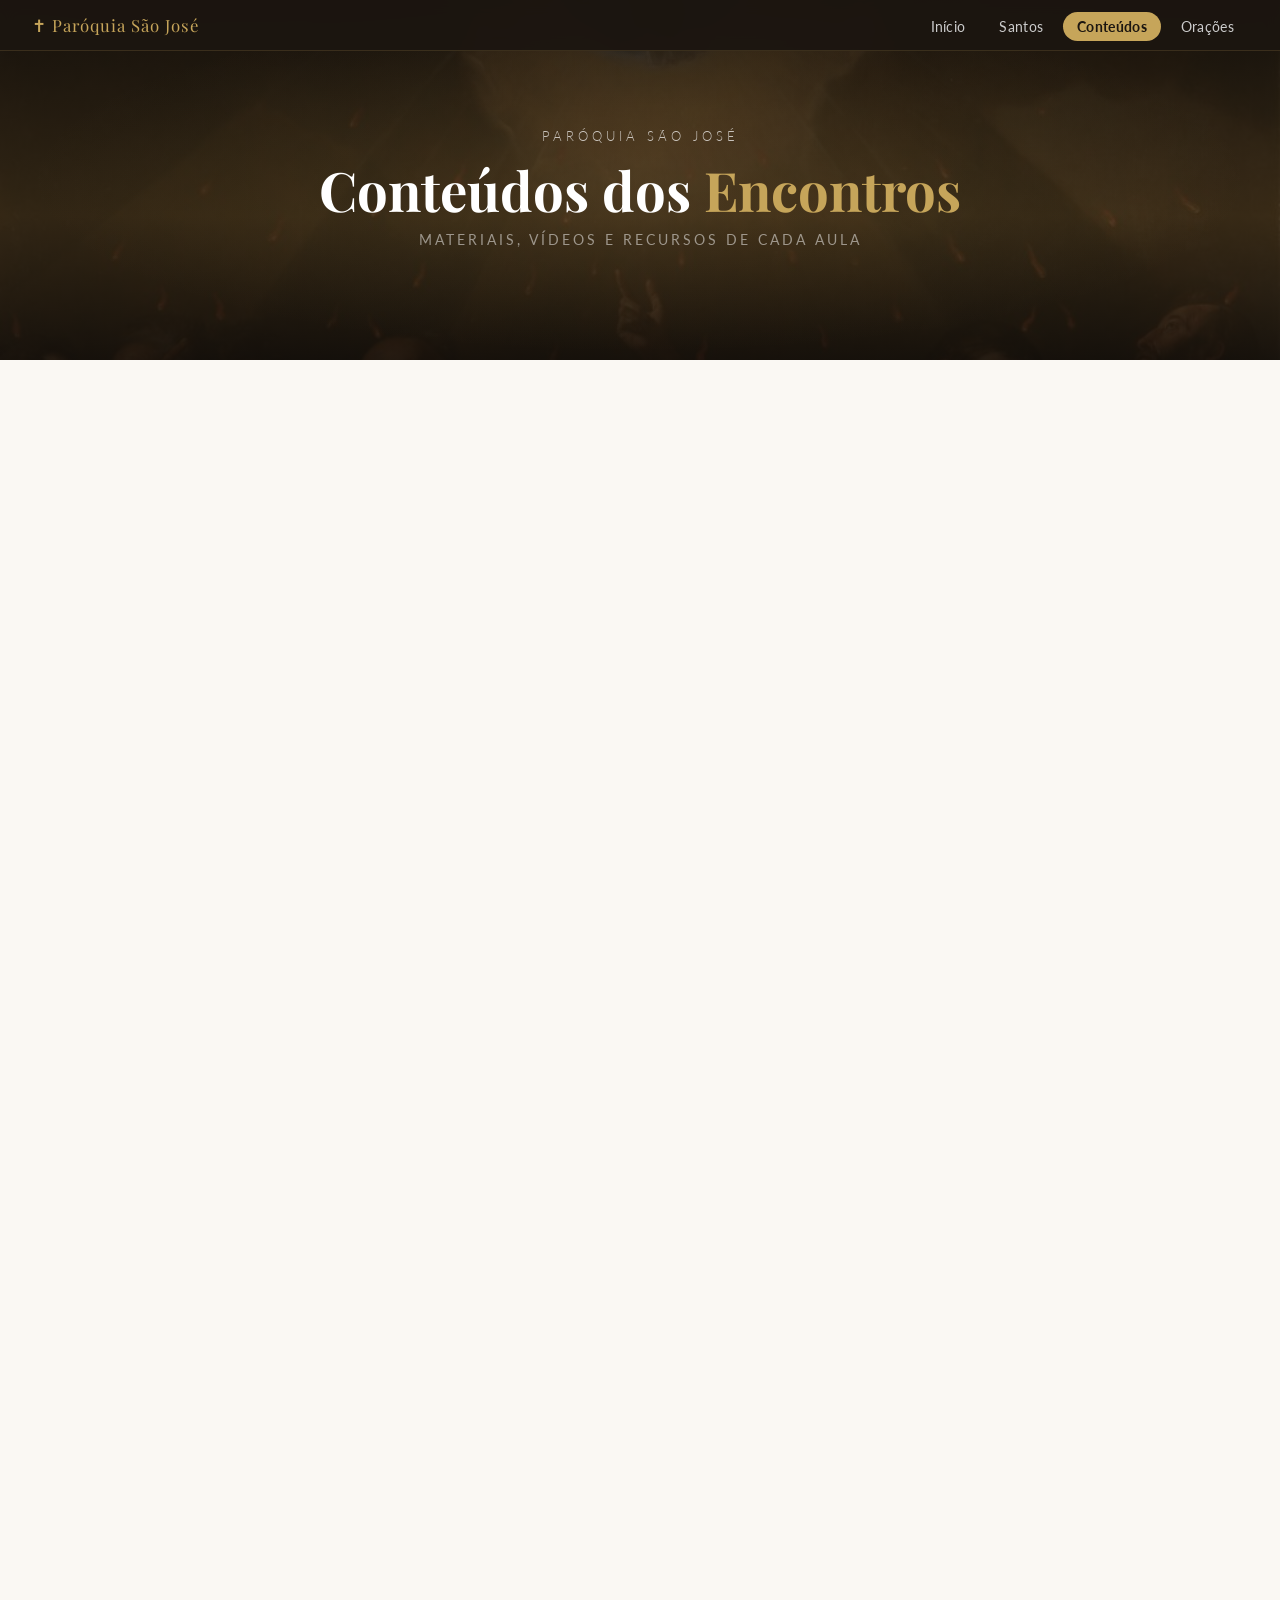
==== commit 986e3473: "feat: 17º encontro — A Deus somente adorarás Primeiro mandamento: dar a Deus o lugar que é só d'Ele." ====
--- a/conteudos.html
+++ b/conteudos.html
@@ -1493,6 +1493,90 @@
               <p class="mat-desc">Todos os encontros até dezembro</p>
             </div>
           </a>
+
+        </div>
+      </div>
+    </div>
+
+    <div class="encontro-card" data-encontro="16" data-modulo="mandamentos">
+      <div class="encontro-header">
+        <div class="encontro-num">16</div>
+        <div class="encontro-header-info">
+          <p class="encontro-modulo">Os 10 Mandamentos</p>
+          <h3>O homem, a liberdade e a lei</h3>
+          <div class="encontro-meta">
+            <span><svg class="ic" width="14" height="14" viewBox="0 0 24 24" aria-hidden="true"><rect x="3.6" y="5.4" width="16.8" height="15" rx="2.4"/><path d="M3.6 10.1h16.8M8 3.4v4M16 3.4v4"/></svg> <strong>19 Ago 2026</strong></span>
+            <span><svg class="ic" width="14" height="14" viewBox="0 0 24 24" aria-hidden="true"><circle cx="12" cy="12" r="8.4"/><path d="M12 7.1v5.2l3.2 1.9"/></svg> <strong>20h – 22h</strong></span>
+            <span><svg class="ic" width="14" height="14" viewBox="0 0 24 24" aria-hidden="true"><path d="M12 20.9s6.8-5.5 6.8-10.8a6.8 6.8 0 1 0-13.6 0C5.2 15.4 12 20.9 12 20.9Z"/><circle cx="12" cy="10" r="2.5"/></svg> <strong>Sala 204</strong></span>
+          </div>
+        </div>
+      </div>
+
+      <div class="encontro-body">
+        <p class="encontro-resumo">
+          Antes de estudar os Mandamentos um a um, olhamos para quem os recebe: o homem. Criado à imagem e semelhança de Deus, ele é livre — e é justamente por ser livre que pode escolher o bem e responder por aquilo que faz. Conversamos sobre a consciência, essa voz que aprova ou acusa por dentro e que precisa ser formada, e vimos que a lei de Deus não é uma amarra, mas um caminho que protege a nossa liberdade em vez de sufocá-la. Lemos também o primeiro capítulo do Evangelho de São Marcos, que começa exatamente com esse convite: “convertei-vos e crede no Evangelho”.
+        </p>
+
+        <div class="materiais-grid">
+
+          <a class="mat-item" href="https://formacao.cancaonova.com/igreja/doutrina/pontos-basicos-da-moral-catolica/" target="_blank" rel="noopener">
+            <span class="mat-icon"><svg class="ic" width="26" height="26" viewBox="0 0 24 24" aria-hidden="true"><path d="M10.4 13.6a4.1 4.1 0 0 0 5.8 0l2.5-2.5a4.1 4.1 0 1 0-5.8-5.8l-1.3 1.3"/><path d="M13.6 10.4a4.1 4.1 0 0 0-5.8 0l-2.5 2.5a4.1 4.1 0 1 0 5.8 5.8l1.3-1.3"/></svg></span>
+            <div class="mat-info">
+              <p class="mat-type">Link</p>
+              <p class="mat-title">Pontos básicos da moral</p>
+              <p class="mat-desc">Canção Nova</p>
+            </div>
+          </a>
+
+          <div class="video-wrapper" data-video-id="FNbZiHjnVPc" data-video-title="Imagem e semelhança de Deus: o que significa? — Raphael Tonon">
+            <button class="video-load" type="button" aria-label="Carregar vídeo: Imagem e semelhança de Deus: o que significa? — Raphael Tonon">
+              <img src="https://i.ytimg.com/vi/FNbZiHjnVPc/hqdefault.jpg" alt="" width="480" height="360" loading="lazy" decoding="async">
+              <span class="video-play" aria-hidden="true">▶</span>
+              <span class="video-caption">Clique para carregar o vídeo</span>
+            </button>
+          </div>
+
+        </div>
+      </div>
+    </div>
+
+    <div class="encontro-card" data-encontro="17" data-modulo="mandamentos">
+      <div class="encontro-header">
+        <div class="encontro-num">17</div>
+        <div class="encontro-header-info">
+          <p class="encontro-modulo">Os 10 Mandamentos</p>
+          <h3>A Deus somente adorarás</h3>
+          <div class="encontro-meta">
+            <span><svg class="ic" width="14" height="14" viewBox="0 0 24 24" aria-hidden="true"><rect x="3.6" y="5.4" width="16.8" height="15" rx="2.4"/><path d="M3.6 10.1h16.8M8 3.4v4M16 3.4v4"/></svg> <strong>26 Ago 2026</strong></span>
+            <span><svg class="ic" width="14" height="14" viewBox="0 0 24 24" aria-hidden="true"><circle cx="12" cy="12" r="8.4"/><path d="M12 7.1v5.2l3.2 1.9"/></svg> <strong>20h – 22h</strong></span>
+            <span><svg class="ic" width="14" height="14" viewBox="0 0 24 24" aria-hidden="true"><path d="M12 20.9s6.8-5.5 6.8-10.8a6.8 6.8 0 1 0-13.6 0C5.2 15.4 12 20.9 12 20.9Z"/><circle cx="12" cy="10" r="2.5"/></svg> <strong>Sala 204</strong></span>
+          </div>
+        </div>
+      </div>
+
+      <div class="encontro-body">
+        <p class="encontro-resumo">
+          O primeiro mandamento é o mais simples de dizer e o mais exigente de viver: dar a Deus o lugar que é só d'Ele, acima de tudo. Vimos que adorar não é só o momento da oração, mas uma vida de fé, esperança e caridade — e conversamos com franqueza sobre aquilo que, na prática, acaba disputando esse primeiro lugar no nosso coração. Falamos também de horóscopo, signos, adivinhação e superstição: coisas que parecem inofensivas, mas que colocam a nossa confiança e o nosso futuro nas mãos de outra coisa que não Deus.
+        </p>
+
+        <div class="materiais-grid">
+
+          <a class="mat-item" href="https://templariodemaria.com/um-catolico-pode-acreditar-em-signos-e-consultar-horoscopo-e-adivinhacoes/" target="_blank" rel="noopener">
+            <span class="mat-icon"><svg class="ic" width="26" height="26" viewBox="0 0 24 24" aria-hidden="true"><path d="M10.4 13.6a4.1 4.1 0 0 0 5.8 0l2.5-2.5a4.1 4.1 0 1 0-5.8-5.8l-1.3 1.3"/><path d="M13.6 10.4a4.1 4.1 0 0 0-5.8 0l-2.5 2.5a4.1 4.1 0 1 0 5.8 5.8l1.3-1.3"/></svg></span>
+            <div class="mat-info">
+              <p class="mat-type">Link</p>
+              <p class="mat-title">Signos e horóscopo</p>
+              <p class="mat-desc">Templário de Maria</p>
+            </div>
+          </a>
+
+          <div class="video-wrapper" data-video-id="HR4uvOgbkgw" data-video-title="Amar a Deus amando o próximo — Padre Paulo Ricardo">
+            <button class="video-load" type="button" aria-label="Carregar vídeo: Amar a Deus amando o próximo — Padre Paulo Ricardo">
+              <img src="https://i.ytimg.com/vi/HR4uvOgbkgw/hqdefault.jpg" alt="" width="480" height="360" loading="lazy" decoding="async">
+              <span class="video-play" aria-hidden="true">▶</span>
+              <span class="video-caption">Clique para carregar o vídeo</span>
+            </button>
+          </div>
 
         </div>
       </div>
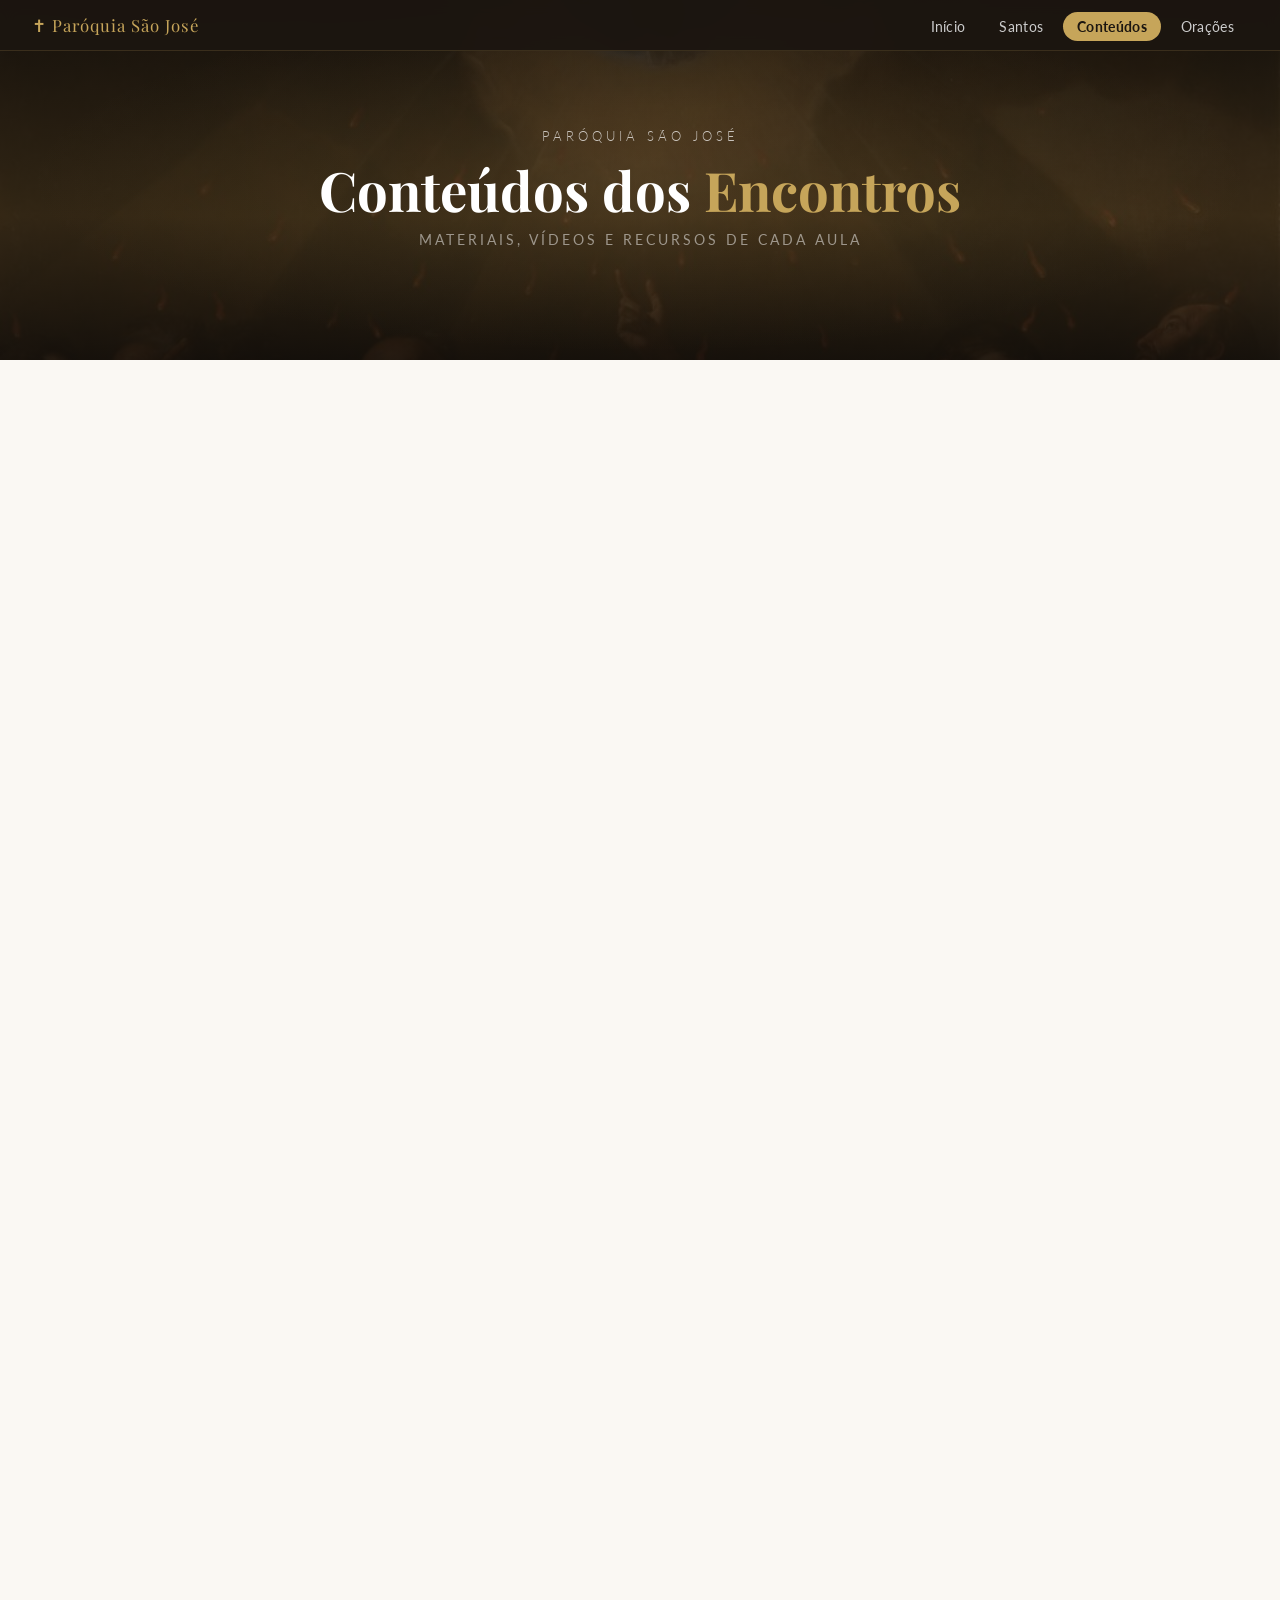
==== commit d52bad55: "feat: 16º encontro — O homem, a liberdade e a lei Abre o módulo dos Dez Mandamentos olhando primeiro" ====
--- a/conteudos.html
+++ b/conteudos.html
@@ -1531,48 +1531,6 @@
           <div class="video-wrapper" data-video-id="FNbZiHjnVPc" data-video-title="Imagem e semelhança de Deus: o que significa? — Raphael Tonon">
             <button class="video-load" type="button" aria-label="Carregar vídeo: Imagem e semelhança de Deus: o que significa? — Raphael Tonon">
               <img src="https://i.ytimg.com/vi/FNbZiHjnVPc/hqdefault.jpg" alt="" width="480" height="360" loading="lazy" decoding="async">
-              <span class="video-play" aria-hidden="true">▶</span>
-              <span class="video-caption">Clique para carregar o vídeo</span>
-            </button>
-          </div>
-
-        </div>
-      </div>
-    </div>
-
-    <div class="encontro-card" data-encontro="17" data-modulo="mandamentos">
-      <div class="encontro-header">
-        <div class="encontro-num">17</div>
-        <div class="encontro-header-info">
-          <p class="encontro-modulo">Os 10 Mandamentos</p>
-          <h3>A Deus somente adorarás</h3>
-          <div class="encontro-meta">
-            <span><svg class="ic" width="14" height="14" viewBox="0 0 24 24" aria-hidden="true"><rect x="3.6" y="5.4" width="16.8" height="15" rx="2.4"/><path d="M3.6 10.1h16.8M8 3.4v4M16 3.4v4"/></svg> <strong>26 Ago 2026</strong></span>
-            <span><svg class="ic" width="14" height="14" viewBox="0 0 24 24" aria-hidden="true"><circle cx="12" cy="12" r="8.4"/><path d="M12 7.1v5.2l3.2 1.9"/></svg> <strong>20h – 22h</strong></span>
-            <span><svg class="ic" width="14" height="14" viewBox="0 0 24 24" aria-hidden="true"><path d="M12 20.9s6.8-5.5 6.8-10.8a6.8 6.8 0 1 0-13.6 0C5.2 15.4 12 20.9 12 20.9Z"/><circle cx="12" cy="10" r="2.5"/></svg> <strong>Sala 204</strong></span>
-          </div>
-        </div>
-      </div>
-
-      <div class="encontro-body">
-        <p class="encontro-resumo">
-          O primeiro mandamento é o mais simples de dizer e o mais exigente de viver: dar a Deus o lugar que é só d'Ele, acima de tudo. Vimos que adorar não é só o momento da oração, mas uma vida de fé, esperança e caridade — e conversamos com franqueza sobre aquilo que, na prática, acaba disputando esse primeiro lugar no nosso coração. Falamos também de horóscopo, signos, adivinhação e superstição: coisas que parecem inofensivas, mas que colocam a nossa confiança e o nosso futuro nas mãos de outra coisa que não Deus.
-        </p>
-
-        <div class="materiais-grid">
-
-          <a class="mat-item" href="https://templariodemaria.com/um-catolico-pode-acreditar-em-signos-e-consultar-horoscopo-e-adivinhacoes/" target="_blank" rel="noopener">
-            <span class="mat-icon"><svg class="ic" width="26" height="26" viewBox="0 0 24 24" aria-hidden="true"><path d="M10.4 13.6a4.1 4.1 0 0 0 5.8 0l2.5-2.5a4.1 4.1 0 1 0-5.8-5.8l-1.3 1.3"/><path d="M13.6 10.4a4.1 4.1 0 0 0-5.8 0l-2.5 2.5a4.1 4.1 0 1 0 5.8 5.8l1.3-1.3"/></svg></span>
-            <div class="mat-info">
-              <p class="mat-type">Link</p>
-              <p class="mat-title">Signos e horóscopo</p>
-              <p class="mat-desc">Templário de Maria</p>
-            </div>
-          </a>
-
-          <div class="video-wrapper" data-video-id="HR4uvOgbkgw" data-video-title="Amar a Deus amando o próximo — Padre Paulo Ricardo">
-            <button class="video-load" type="button" aria-label="Carregar vídeo: Amar a Deus amando o próximo — Padre Paulo Ricardo">
-              <img src="https://i.ytimg.com/vi/HR4uvOgbkgw/hqdefault.jpg" alt="" width="480" height="360" loading="lazy" decoding="async">
               <span class="video-play" aria-hidden="true">▶</span>
               <span class="video-caption">Clique para carregar o vídeo</span>
             </button>
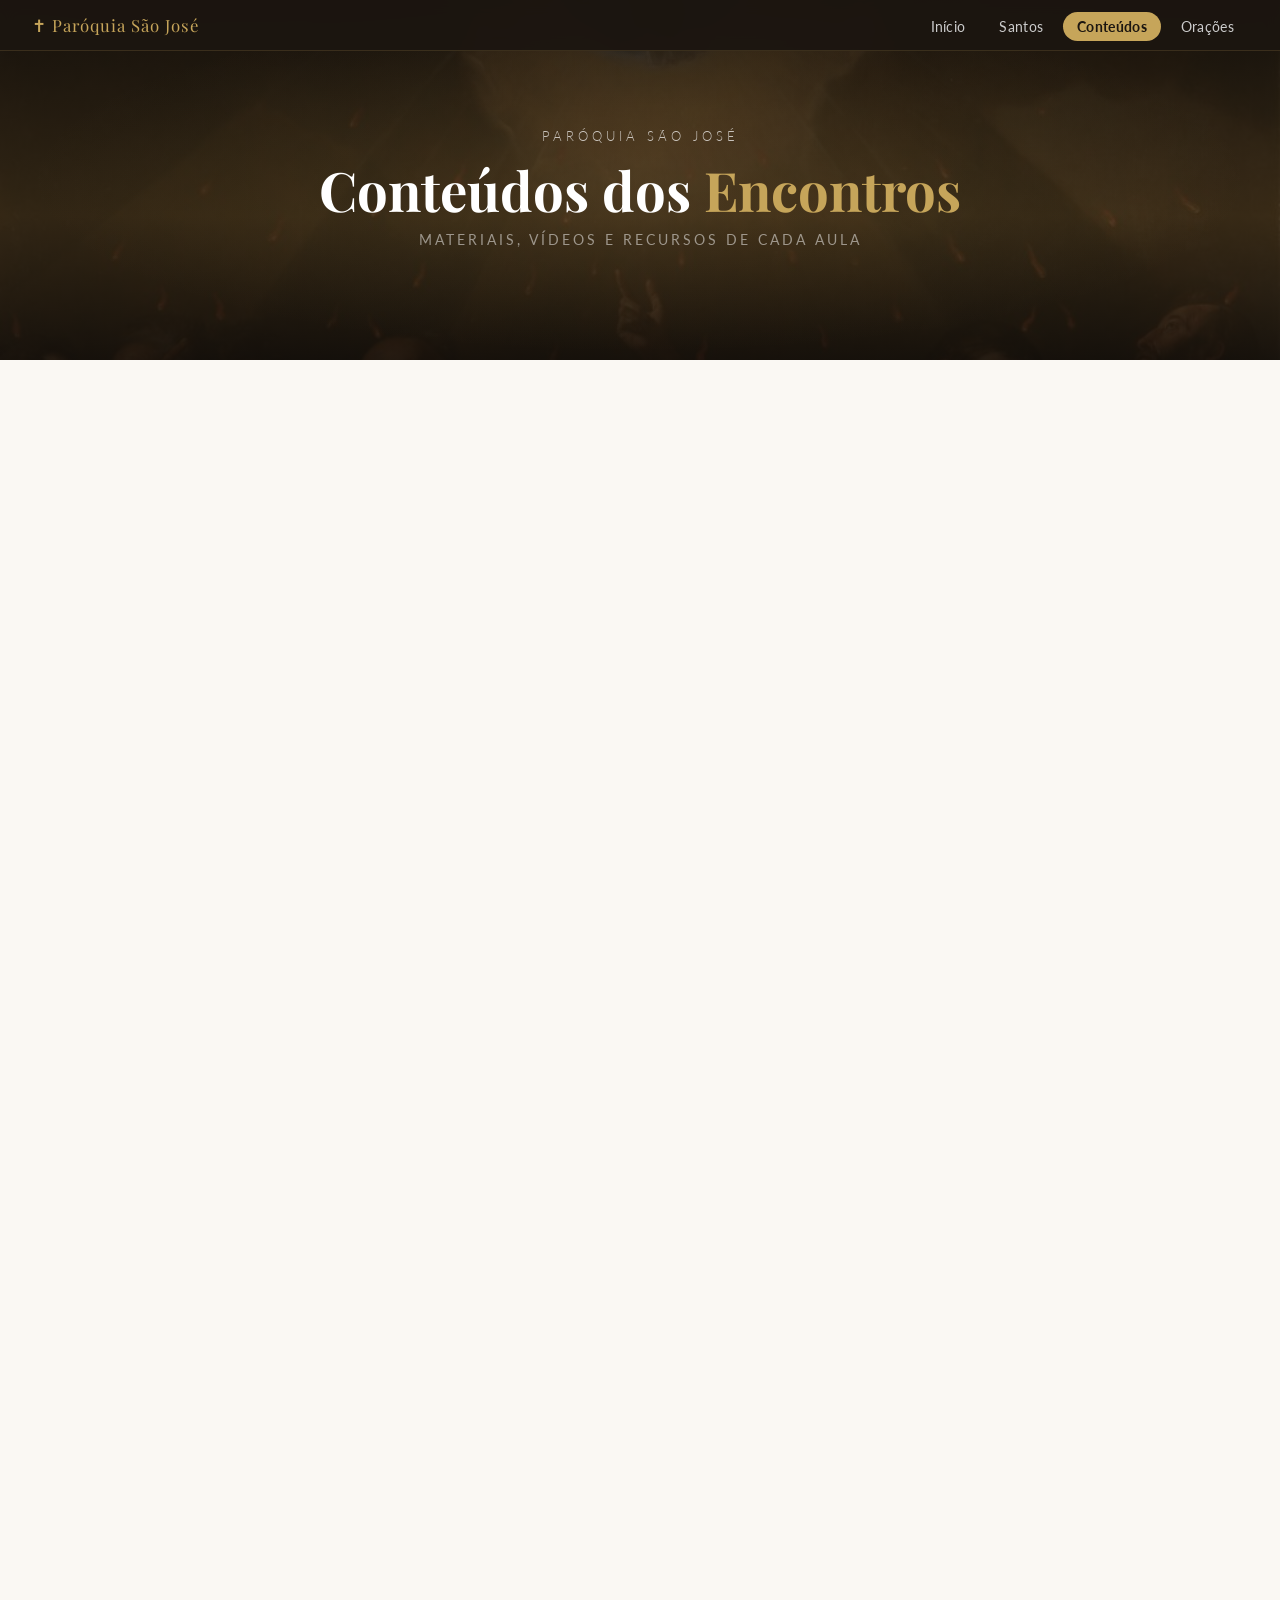
==== commit ee02cd17: "feat: 18º encontro — o Santo Nome de Deus e o Dia do Senhor Segundo e terceiro mandamentos no mesmo " ====
--- a/conteudos.html
+++ b/conteudos.html
@@ -1531,6 +1531,90 @@
           <div class="video-wrapper" data-video-id="FNbZiHjnVPc" data-video-title="Imagem e semelhança de Deus: o que significa? — Raphael Tonon">
             <button class="video-load" type="button" aria-label="Carregar vídeo: Imagem e semelhança de Deus: o que significa? — Raphael Tonon">
               <img src="https://i.ytimg.com/vi/FNbZiHjnVPc/hqdefault.jpg" alt="" width="480" height="360" loading="lazy" decoding="async">
+              <span class="video-play" aria-hidden="true">▶</span>
+              <span class="video-caption">Clique para carregar o vídeo</span>
+            </button>
+          </div>
+
+        </div>
+      </div>
+    </div>
+
+    <div class="encontro-card" data-encontro="17" data-modulo="mandamentos">
+      <div class="encontro-header">
+        <div class="encontro-num">17</div>
+        <div class="encontro-header-info">
+          <p class="encontro-modulo">Os 10 Mandamentos</p>
+          <h3>A Deus somente adorarás</h3>
+          <div class="encontro-meta">
+            <span><svg class="ic" width="14" height="14" viewBox="0 0 24 24" aria-hidden="true"><rect x="3.6" y="5.4" width="16.8" height="15" rx="2.4"/><path d="M3.6 10.1h16.8M8 3.4v4M16 3.4v4"/></svg> <strong>26 Ago 2026</strong></span>
+            <span><svg class="ic" width="14" height="14" viewBox="0 0 24 24" aria-hidden="true"><circle cx="12" cy="12" r="8.4"/><path d="M12 7.1v5.2l3.2 1.9"/></svg> <strong>20h – 22h</strong></span>
+            <span><svg class="ic" width="14" height="14" viewBox="0 0 24 24" aria-hidden="true"><path d="M12 20.9s6.8-5.5 6.8-10.8a6.8 6.8 0 1 0-13.6 0C5.2 15.4 12 20.9 12 20.9Z"/><circle cx="12" cy="10" r="2.5"/></svg> <strong>Sala 204</strong></span>
+          </div>
+        </div>
+      </div>
+
+      <div class="encontro-body">
+        <p class="encontro-resumo">
+          O primeiro mandamento é o mais simples de dizer e o mais exigente de viver: dar a Deus o lugar que é só d'Ele, acima de tudo. Vimos que adorar não é só o momento da oração, mas uma vida de fé, esperança e caridade — e conversamos com franqueza sobre aquilo que, na prática, acaba disputando esse primeiro lugar no nosso coração. Falamos também de horóscopo, signos, adivinhação e superstição: coisas que parecem inofensivas, mas que colocam a nossa confiança e o nosso futuro nas mãos de outra coisa que não Deus.
+        </p>
+
+        <div class="materiais-grid">
+
+          <a class="mat-item" href="https://templariodemaria.com/um-catolico-pode-acreditar-em-signos-e-consultar-horoscopo-e-adivinhacoes/" target="_blank" rel="noopener">
+            <span class="mat-icon"><svg class="ic" width="26" height="26" viewBox="0 0 24 24" aria-hidden="true"><path d="M10.4 13.6a4.1 4.1 0 0 0 5.8 0l2.5-2.5a4.1 4.1 0 1 0-5.8-5.8l-1.3 1.3"/><path d="M13.6 10.4a4.1 4.1 0 0 0-5.8 0l-2.5 2.5a4.1 4.1 0 1 0 5.8 5.8l1.3-1.3"/></svg></span>
+            <div class="mat-info">
+              <p class="mat-type">Link</p>
+              <p class="mat-title">Signos e horóscopo</p>
+              <p class="mat-desc">Templário de Maria</p>
+            </div>
+          </a>
+
+          <div class="video-wrapper" data-video-id="HR4uvOgbkgw" data-video-title="Amar a Deus amando o próximo — Padre Paulo Ricardo">
+            <button class="video-load" type="button" aria-label="Carregar vídeo: Amar a Deus amando o próximo — Padre Paulo Ricardo">
+              <img src="https://i.ytimg.com/vi/HR4uvOgbkgw/hqdefault.jpg" alt="" width="480" height="360" loading="lazy" decoding="async">
+              <span class="video-play" aria-hidden="true">▶</span>
+              <span class="video-caption">Clique para carregar o vídeo</span>
+            </button>
+          </div>
+
+        </div>
+      </div>
+    </div>
+
+    <div class="encontro-card" data-encontro="18" data-modulo="mandamentos">
+      <div class="encontro-header">
+        <div class="encontro-num">18</div>
+        <div class="encontro-header-info">
+          <p class="encontro-modulo">Os 10 Mandamentos</p>
+          <h3>O Santo Nome de Deus e o Dia do Senhor</h3>
+          <div class="encontro-meta">
+            <span><svg class="ic" width="14" height="14" viewBox="0 0 24 24" aria-hidden="true"><rect x="3.6" y="5.4" width="16.8" height="15" rx="2.4"/><path d="M3.6 10.1h16.8M8 3.4v4M16 3.4v4"/></svg> <strong>02 Set 2026</strong></span>
+            <span><svg class="ic" width="14" height="14" viewBox="0 0 24 24" aria-hidden="true"><circle cx="12" cy="12" r="8.4"/><path d="M12 7.1v5.2l3.2 1.9"/></svg> <strong>20h – 22h</strong></span>
+            <span><svg class="ic" width="14" height="14" viewBox="0 0 24 24" aria-hidden="true"><path d="M12 20.9s6.8-5.5 6.8-10.8a6.8 6.8 0 1 0-13.6 0C5.2 15.4 12 20.9 12 20.9Z"/><circle cx="12" cy="10" r="2.5"/></svg> <strong>Sala 204</strong></span>
+          </div>
+        </div>
+      </div>
+
+      <div class="encontro-body">
+        <p class="encontro-resumo">
+          Dois mandamentos em um só encontro. O segundo pede respeito pelo Nome de Deus: um nome que se invoca com reverência, na oração e na bênção, e não como praga, piada ou apoio de juramento leviano. O terceiro nos dá o domingo — a Páscoa de cada semana, o dia da Ressurreição —, com a Missa no centro e o descanso que devolve tempo a Deus, à família e a quem precisa de nós. Lemos ainda o segundo capítulo de São Marcos, onde Jesus perdoa o paralítico e ensina que “o sábado foi feito para o homem, e não o homem para o sábado”.
+        </p>
+
+        <div class="materiais-grid">
+
+          <a class="mat-item" href="https://bibliotecacatolica.com.br/blog/formacao/guardar-domingos-e-festas/" target="_blank" rel="noopener">
+            <span class="mat-icon"><svg class="ic" width="26" height="26" viewBox="0 0 24 24" aria-hidden="true"><path d="M10.4 13.6a4.1 4.1 0 0 0 5.8 0l2.5-2.5a4.1 4.1 0 1 0-5.8-5.8l-1.3 1.3"/><path d="M13.6 10.4a4.1 4.1 0 0 0-5.8 0l-2.5 2.5a4.1 4.1 0 1 0 5.8 5.8l1.3-1.3"/></svg></span>
+            <div class="mat-info">
+              <p class="mat-type">Link</p>
+              <p class="mat-title">Guardar domingos e festas</p>
+              <p class="mat-desc">Minha Biblioteca Católica</p>
+            </div>
+          </a>
+
+          <div class="video-wrapper" data-video-id="2xu4uwObBs8" data-video-title="Os Dez Mandamentos: 2º — Não invocar o Santo Nome de Deus em vão — Pe. Thiago Geraldo">
+            <button class="video-load" type="button" aria-label="Carregar vídeo: Os Dez Mandamentos: 2º — Não invocar o Santo Nome de Deus em vão — Pe. Thiago Geraldo">
+              <img src="https://i.ytimg.com/vi/2xu4uwObBs8/hqdefault.jpg" alt="" width="480" height="360" loading="lazy" decoding="async">
               <span class="video-play" aria-hidden="true">▶</span>
               <span class="video-caption">Clique para carregar o vídeo</span>
             </button>
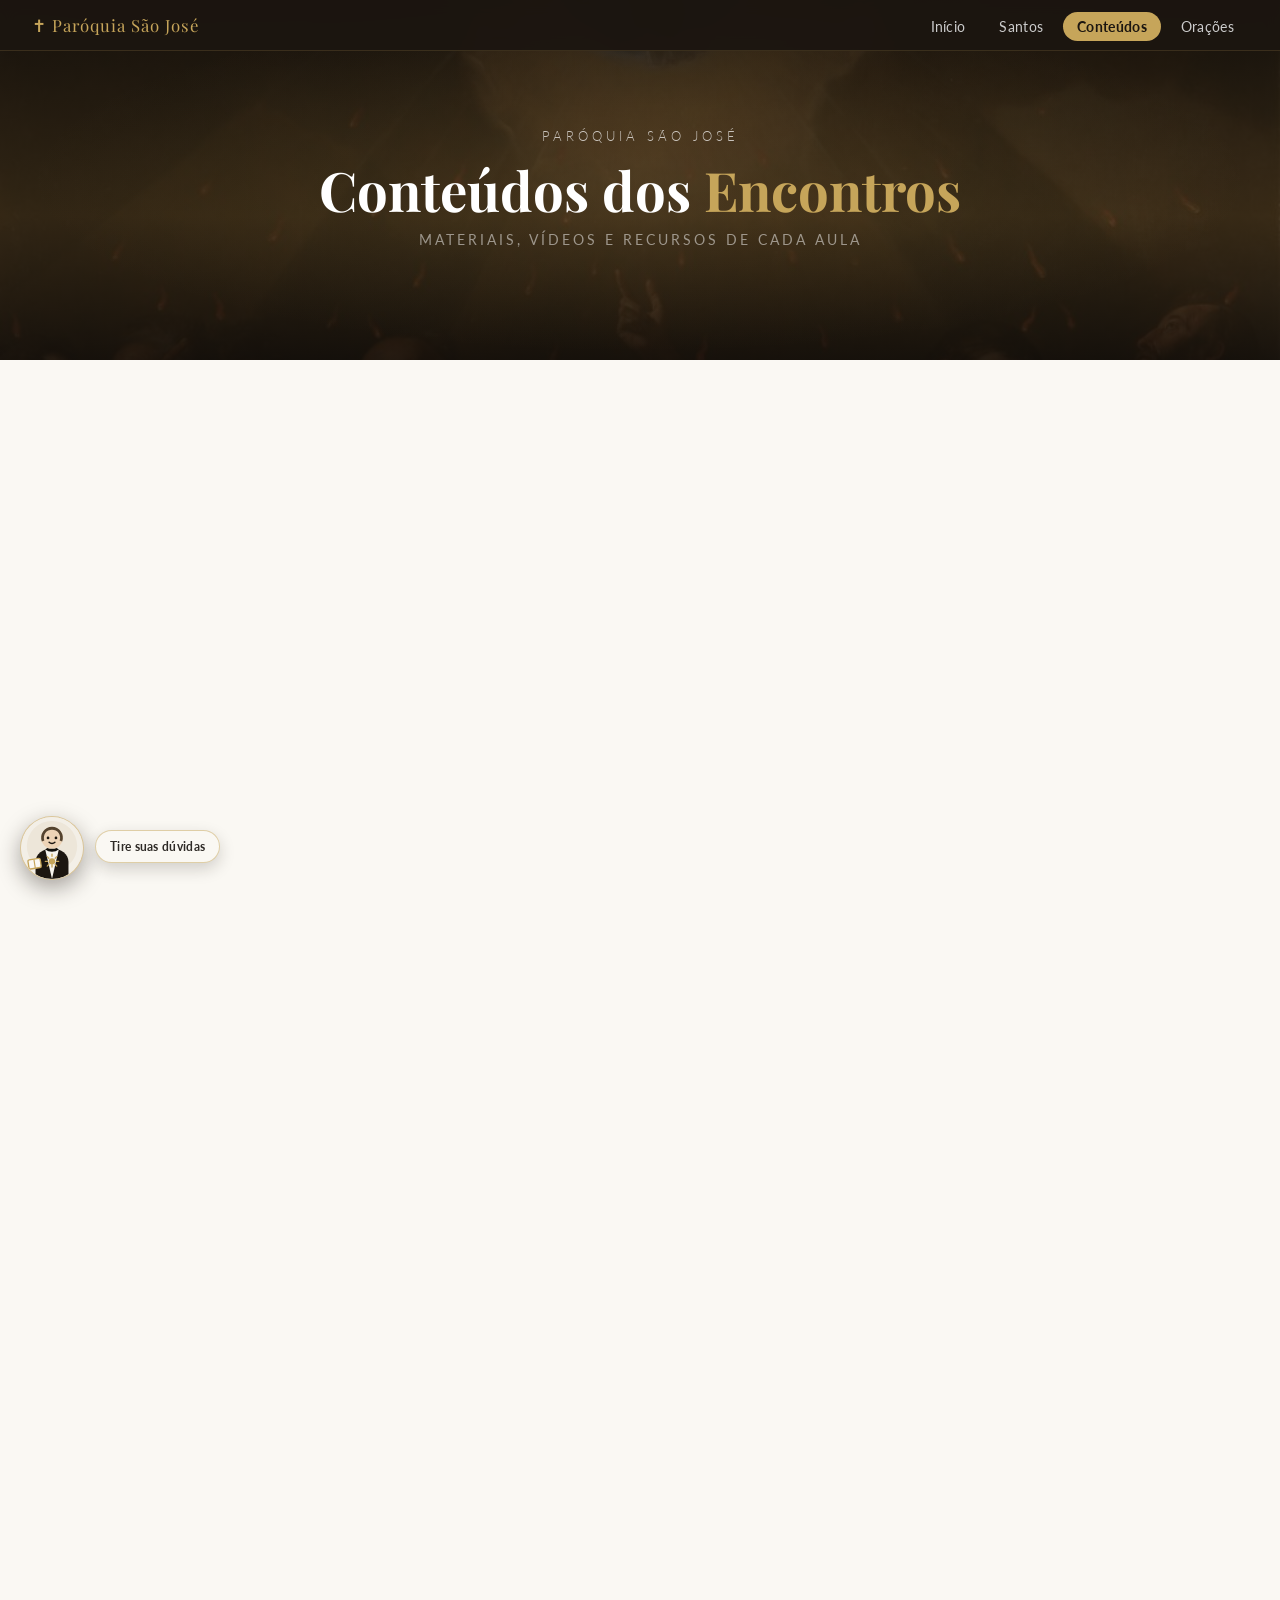
==== commit 88c6607f: "feat: bonequinho do Aquino e a janela de conversa nas quatro páginas Santo Tomás de Aquino desenhado" ====
--- a/conteudos.html
+++ b/conteudos.html
@@ -24,6 +24,7 @@
 
   <link rel="stylesheet" href="src/assets/css/styles.css">
   <link rel="stylesheet" href="/src/assets/css/app.css">
+  <link rel="stylesheet" href="/src/assets/css/aquino.css">
   <style>
     /* ── PAGE HERO ── */
     .page-hero {
@@ -1711,6 +1712,7 @@
   </div>
 
   <script src="/src/assets/js/pwa.js" defer></script>
+  <script src="/src/assets/js/aquino.js" defer></script>
   <script>
     function abrirLightbox(src) {
       document.getElementById('lightbox-img').src = src;
--- a/src/assets/css/aquino.css
+++ b/src/assets/css/aquino.css
@@ -0,0 +1,377 @@
+/* ═══════════════════════════════════════════════════════════════
+   AQUINO — bonequinho e janela de conversa
+   ═══════════════════════════════════════════════════════════════
+   O markup é criado pelo src/assets/js/aquino.js, não está nos HTML.
+   Camadas de z-index em uso no site:
+     198  o bonequinho          (aqui)
+     199  pílula de instalação  (app.css)
+     400  toast offline         (app.css)
+    1000  modais                (app.css e aqui)
+   ═══════════════════════════════════════════════════════════════ */
+
+/* ─── O BONEQUINHO ─── */
+.aquino-fab {
+  position: fixed;
+  left: 20px;
+  bottom: 20px;
+  z-index: 198;
+  width: 64px;
+  height: 64px;
+  padding: 0;
+  border: 1px solid rgba(198, 165, 90, .55);
+  border-radius: 50%;
+  background: var(--cream-main);
+  box-shadow: 0 8px 22px rgba(28, 22, 16, .38), 0 0 0 0 rgba(198, 165, 90, .4);
+  cursor: pointer;
+  overflow: visible;
+  -webkit-tap-highlight-color: transparent;
+  animation: aquino-flutua 3.4s ease-in-out infinite;
+  transition: transform .22s ease, box-shadow .22s ease, opacity .22s ease;
+}
+
+.aquino-fab:hover   { transform: scale(1.06); box-shadow: 0 12px 28px rgba(28, 22, 16, .45); }
+.aquino-fab:active  { transform: scale(.95); }
+.aquino-fab:focus-visible { outline: 2px solid var(--gold); outline-offset: 3px; }
+
+.aquino-fab__figura {
+  display: block;
+  width: 100%;
+  height: 100%;
+  border-radius: 50%;
+  overflow: hidden;
+}
+.aquino-fab__figura svg { display: block; width: 100%; height: 100%; }
+
+@keyframes aquino-flutua {
+  0%, 100% { transform: translateY(0); }
+  50%      { transform: translateY(-5px); }
+}
+
+/* Balãozinho de convite, só na primeira visita da sessão */
+.aquino-fab__bolha {
+  position: absolute;
+  left: 74px;
+  bottom: 16px;
+  white-space: nowrap;
+  background: var(--white-soft);
+  color: var(--text);
+  border: 1px solid rgba(198, 165, 90, .5);
+  border-radius: 999px;
+  padding: 8px 14px;
+  font-family: 'Lato', sans-serif;
+  font-size: .78rem;
+  font-weight: 700;
+  letter-spacing: .3px;
+  box-shadow: 0 6px 16px rgba(28, 22, 16, .18);
+  pointer-events: none;
+  opacity: 0;
+  transform: translateX(-6px);
+  transition: opacity .3s ease, transform .3s ease;
+}
+.aquino-fab__bolha.is-visible { opacity: 1; transform: none; }
+
+/* Sem internet o Aquino não conversa */
+.aquino-fab.is-offline { opacity: .45; cursor: not-allowed; animation: none; }
+.aquino-fab.is-offline:hover { transform: none; }
+
+/* ─── A JANELA ─── */
+.aquino-modal:not([hidden]) {
+  display: block;
+  position: fixed;
+  inset: 0;
+  z-index: 1000;
+  animation: aquino-surge .22s ease;
+}
+
+@keyframes aquino-surge { from { opacity: 0; } to { opacity: 1; } }
+
+.aquino-modal__backdrop {
+  position: absolute;
+  inset: 0;
+  background: rgba(0, 0, 0, .5);
+  backdrop-filter: blur(3px);
+  -webkit-backdrop-filter: blur(3px);
+  cursor: pointer;
+}
+
+.aquino-janela {
+  position: absolute;
+  left: 20px;
+  bottom: 20px;
+  display: flex;
+  flex-direction: column;
+  width: min(390px, calc(100vw - 40px));
+  height: min(580px, calc(100vh - 40px));
+  background: var(--cream-main);
+  border: 1px solid rgba(198, 165, 90, .45);
+  border-radius: 20px;
+  box-shadow: 0 24px 60px rgba(28, 22, 16, .45);
+  overflow: hidden;
+}
+
+/* ─── Cabeçalho ─── */
+.aquino-cabecalho {
+  display: flex;
+  align-items: center;
+  gap: 12px;
+  padding: 14px 12px 14px 16px;
+  background: var(--dark);
+  border-bottom: 1px solid rgba(198, 165, 90, .35);
+  flex-shrink: 0;
+}
+
+.aquino-cabecalho__figura {
+  width: 40px;
+  height: 40px;
+  border-radius: 50%;
+  border: 1px solid rgba(198, 165, 90, .5);
+  background: var(--cream-main);
+  overflow: hidden;
+  flex-shrink: 0;
+}
+.aquino-cabecalho__figura svg { display: block; width: 100%; height: 100%; }
+
+.aquino-cabecalho__texto { flex: 1; min-width: 0; }
+.aquino-cabecalho__texto h2 {
+  margin: 0;
+  font-family: 'Playfair Display', serif;
+  font-size: 1.05rem;
+  font-weight: 700;
+  color: var(--gold);
+  letter-spacing: .3px;
+}
+.aquino-cabecalho__texto p {
+  margin: 1px 0 0;
+  font-size: .72rem;
+  color: rgba(243, 239, 231, .62);
+  letter-spacing: .2px;
+}
+
+.aquino-icone-bt {
+  display: grid;
+  place-items: center;
+  width: 34px;
+  height: 34px;
+  padding: 0;
+  border: none;
+  border-radius: 50%;
+  background: transparent;
+  color: rgba(243, 239, 231, .6);
+  cursor: pointer;
+  flex-shrink: 0;
+  transition: background .18s ease, color .18s ease;
+}
+.aquino-icone-bt:hover { background: rgba(198, 165, 90, .16); color: var(--gold); }
+.aquino-icone-bt:focus-visible { outline: 2px solid var(--gold); outline-offset: 1px; }
+.aquino-icone-bt svg { fill: none; stroke: currentColor; stroke-width: 1.9; stroke-linecap: round; stroke-linejoin: round; }
+
+/* ─── Mensagens ─── */
+.aquino-mensagens {
+  flex: 1;
+  overflow-y: auto;
+  overscroll-behavior: contain;
+  padding: 18px 16px 6px;
+  display: flex;
+  flex-direction: column;
+  gap: 12px;
+  scrollbar-width: thin;
+}
+
+.aquino-msg {
+  max-width: 86%;
+  padding: 11px 15px;
+  border-radius: 16px;
+  font-size: .88rem;
+  line-height: 1.62;
+  color: var(--text);
+  word-wrap: break-word;
+  animation: aquino-msg-entra .25s ease;
+}
+@keyframes aquino-msg-entra {
+  from { opacity: 0; transform: translateY(6px); }
+  to   { opacity: 1; transform: none; }
+}
+
+.aquino-msg p { margin: 0 0 .65em; }
+.aquino-msg p:last-child { margin-bottom: 0; }
+.aquino-msg strong { color: var(--dark); font-weight: 700; }
+
+.aquino-msg--aquino {
+  align-self: flex-start;
+  background: var(--white-soft);
+  border: 1px solid rgba(198, 165, 90, .3);
+  border-bottom-left-radius: 5px;
+}
+
+.aquino-msg--aluno {
+  align-self: flex-end;
+  background: linear-gradient(95deg, #E4CE99 0%, #D6B873 100%);
+  color: #2A2118;
+  border-bottom-right-radius: 5px;
+}
+
+.aquino-msg--erro {
+  align-self: center;
+  max-width: 100%;
+  text-align: center;
+  background: transparent;
+  border: 1px dashed rgba(158, 96, 74, .5);
+  color: #8A5A44;
+  font-size: .8rem;
+}
+
+/* Três pontinhos enquanto a resposta não vem */
+.aquino-pensando { display: inline-flex; gap: 5px; align-items: center; padding: 3px 0; }
+.aquino-pensando i {
+  width: 6px; height: 6px; border-radius: 50%;
+  background: var(--gold);
+  animation: aquino-pulo 1.15s ease-in-out infinite;
+}
+.aquino-pensando i:nth-child(2) { animation-delay: .18s; }
+.aquino-pensando i:nth-child(3) { animation-delay: .36s; }
+@keyframes aquino-pulo {
+  0%, 60%, 100% { transform: translateY(0);   opacity: .45; }
+  30%           { transform: translateY(-5px); opacity: 1; }
+}
+
+/* Cursor piscando enquanto o texto vai chegando */
+.aquino-msg.is-escrevendo::after {
+  content: '';
+  display: inline-block;
+  width: 2px;
+  height: .95em;
+  margin-left: 2px;
+  background: var(--gold);
+  vertical-align: text-bottom;
+  animation: aquino-cursor 1s steps(2) infinite;
+}
+@keyframes aquino-cursor { 50% { opacity: 0; } }
+
+/* ─── Sugestões de partida ─── */
+.aquino-sugestoes {
+  display: flex;
+  flex-wrap: wrap;
+  gap: 7px;
+  padding: 10px 16px 4px;
+  flex-shrink: 0;
+}
+.aquino-sugestoes[hidden] { display: none; }
+
+.aquino-sugestoes button {
+  border: 1px solid rgba(198, 165, 90, .5);
+  border-radius: 999px;
+  background: var(--white-soft);
+  color: var(--text-soft);
+  padding: 7px 13px;
+  font-family: 'Lato', sans-serif;
+  font-size: .76rem;
+  cursor: pointer;
+  transition: background .18s ease, color .18s ease, border-color .18s ease;
+}
+.aquino-sugestoes button:hover {
+  background: var(--gold);
+  border-color: var(--gold);
+  color: var(--dark);
+}
+.aquino-sugestoes button:focus-visible { outline: 2px solid var(--gold); outline-offset: 2px; }
+
+/* ─── Campo de escrita ─── */
+.aquino-form {
+  display: flex;
+  align-items: flex-end;
+  gap: 8px;
+  padding: 12px 16px 6px;
+  flex-shrink: 0;
+}
+
+.aquino-form textarea {
+  flex: 1;
+  resize: none;
+  max-height: 116px;
+  min-height: 44px;
+  padding: 12px 14px;
+  border: 1px solid rgba(198, 165, 90, .5);
+  border-radius: 14px;
+  background: var(--white-soft);
+  color: var(--text);
+  font-family: 'Lato', sans-serif;
+  font-size: .88rem;
+  line-height: 1.45;
+}
+.aquino-form textarea::placeholder { color: rgba(94, 85, 76, .6); }
+.aquino-form textarea:focus {
+  outline: none;
+  border-color: var(--gold);
+  box-shadow: 0 0 0 3px rgba(198, 165, 90, .18);
+}
+
+.aquino-enviar {
+  display: grid;
+  place-items: center;
+  width: 44px;
+  height: 44px;
+  flex-shrink: 0;
+  border: none;
+  border-radius: 14px;
+  background: linear-gradient(95deg, #C6A55A 0%, #D6B873 100%);
+  color: var(--dark);
+  cursor: pointer;
+  transition: filter .18s ease, transform .18s ease;
+}
+.aquino-enviar svg { fill: none; stroke: currentColor; stroke-width: 1.9; stroke-linecap: round; stroke-linejoin: round; }
+.aquino-enviar:hover:not(:disabled) { filter: brightness(1.07); }
+.aquino-enviar:active:not(:disabled) { transform: scale(.94); }
+.aquino-enviar:disabled { opacity: .4; cursor: not-allowed; }
+.aquino-enviar:focus-visible { outline: 2px solid var(--dark); outline-offset: 2px; }
+
+.aquino-aviso {
+  margin: 0;
+  padding: 0 16px 12px;
+  text-align: center;
+  font-size: .68rem;
+  line-height: 1.45;
+  color: rgba(94, 85, 76, .78);
+  flex-shrink: 0;
+}
+
+/* ─── MOBILE ─── */
+@media (max-width: 640px) {
+  .aquino-fab {
+    left: 14px;
+    bottom: calc(74px + env(safe-area-inset-bottom, 0px));
+    width: 56px;
+    height: 56px;
+  }
+  .aquino-fab__bolha { left: 64px; bottom: 12px; font-size: .74rem; padding: 7px 12px; }
+
+  /* Num celular estreito o bonequinho encostaria na pílula de instalação,
+     que fica centralizada na mesma altura. Quando ela está na tela, o
+     Aquino sobe para cima dela. */
+  body:has(.install-pill:not([hidden])) .aquino-fab {
+    bottom: calc(122px + env(safe-area-inset-bottom, 0px));
+  }
+
+  /* Tela cheia: conversar num celular pede a tela toda */
+  .aquino-janela {
+    left: 0;
+    bottom: 0;
+    width: 100vw;
+    height: 100dvh;
+    max-height: 100dvh;
+    border: none;
+    border-radius: 0;
+  }
+  .aquino-msg { max-width: 90%; font-size: .9rem; }
+  .aquino-aviso { padding-bottom: calc(12px + env(safe-area-inset-bottom, 0px)); }
+}
+
+/* Enquanto a janela está aberta, o body não rola atrás dela */
+body.aquino-aberto { overflow: hidden; }
+
+@media (prefers-reduced-motion: reduce) {
+  .aquino-fab,
+  .aquino-msg,
+  .aquino-pensando i,
+  .aquino-modal:not([hidden]) { animation: none !important; }
+  .aquino-msg.is-escrevendo::after { animation: none !important; }
+}
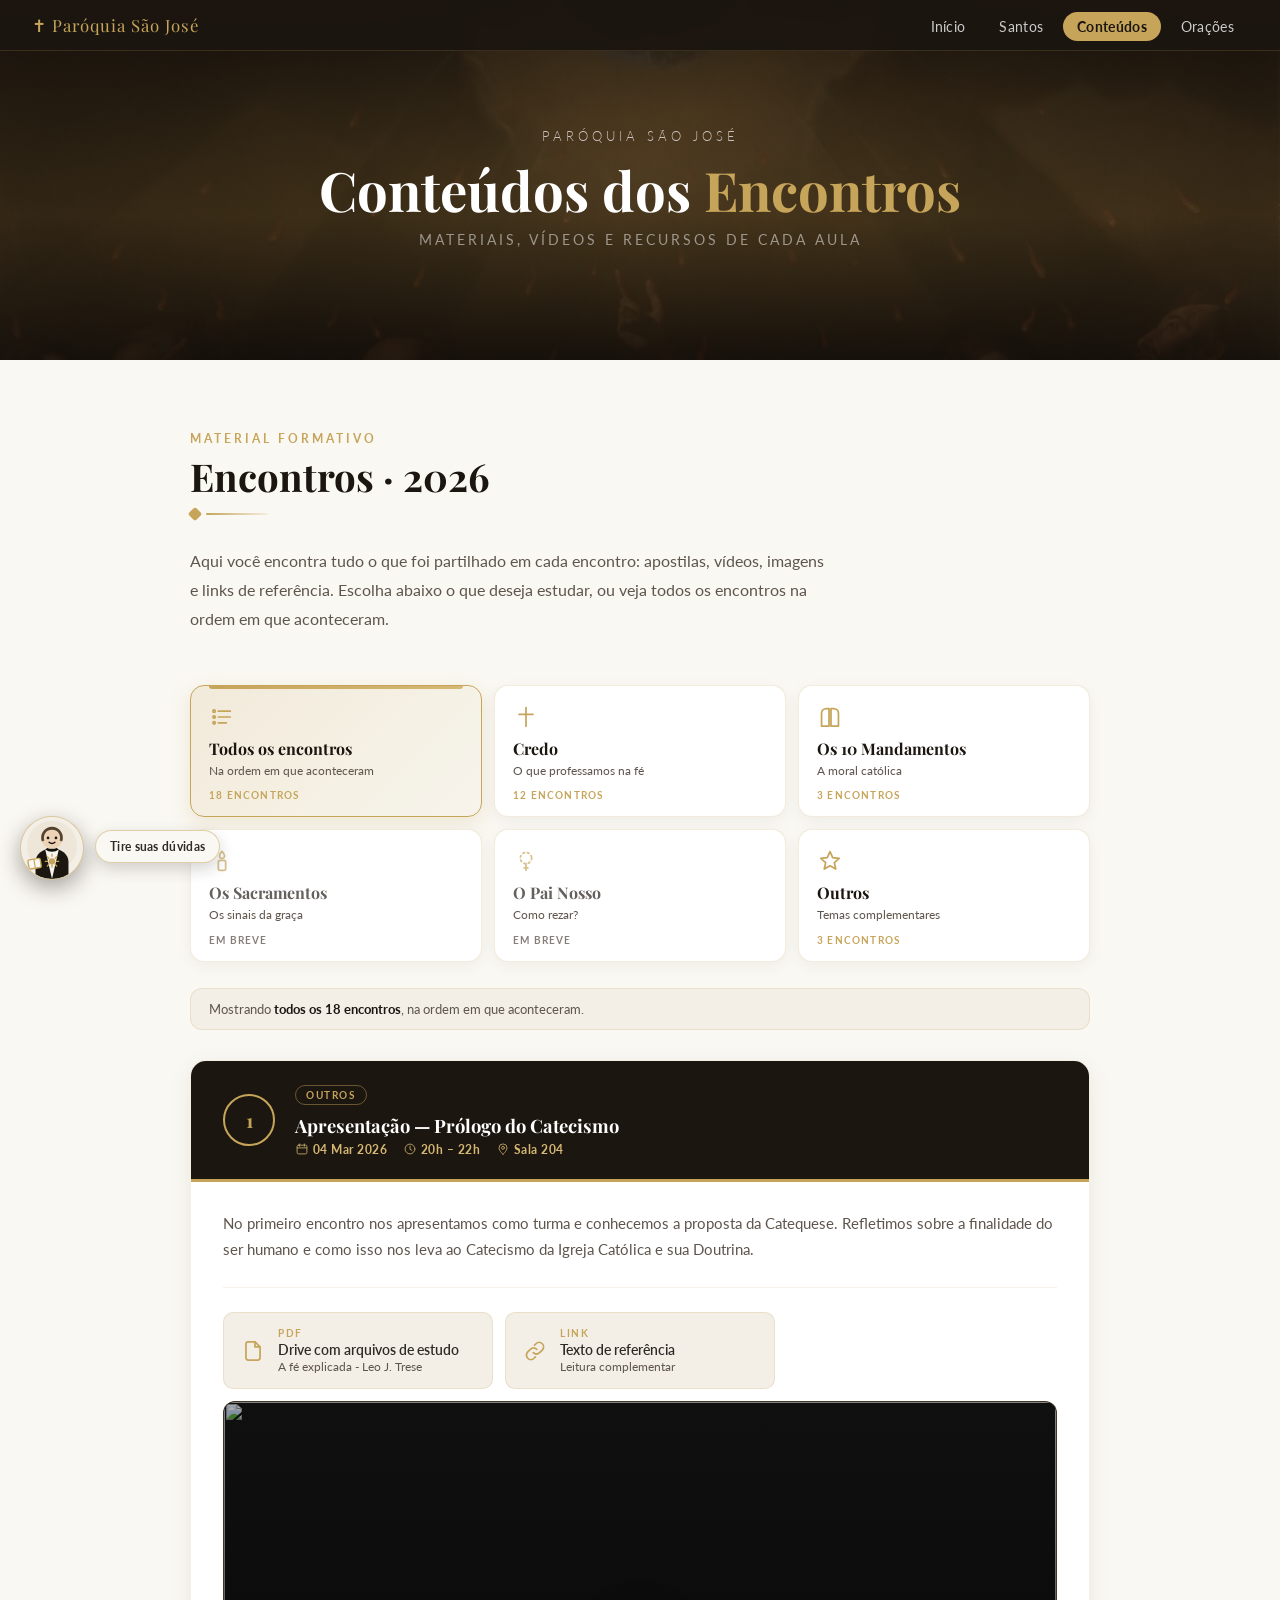
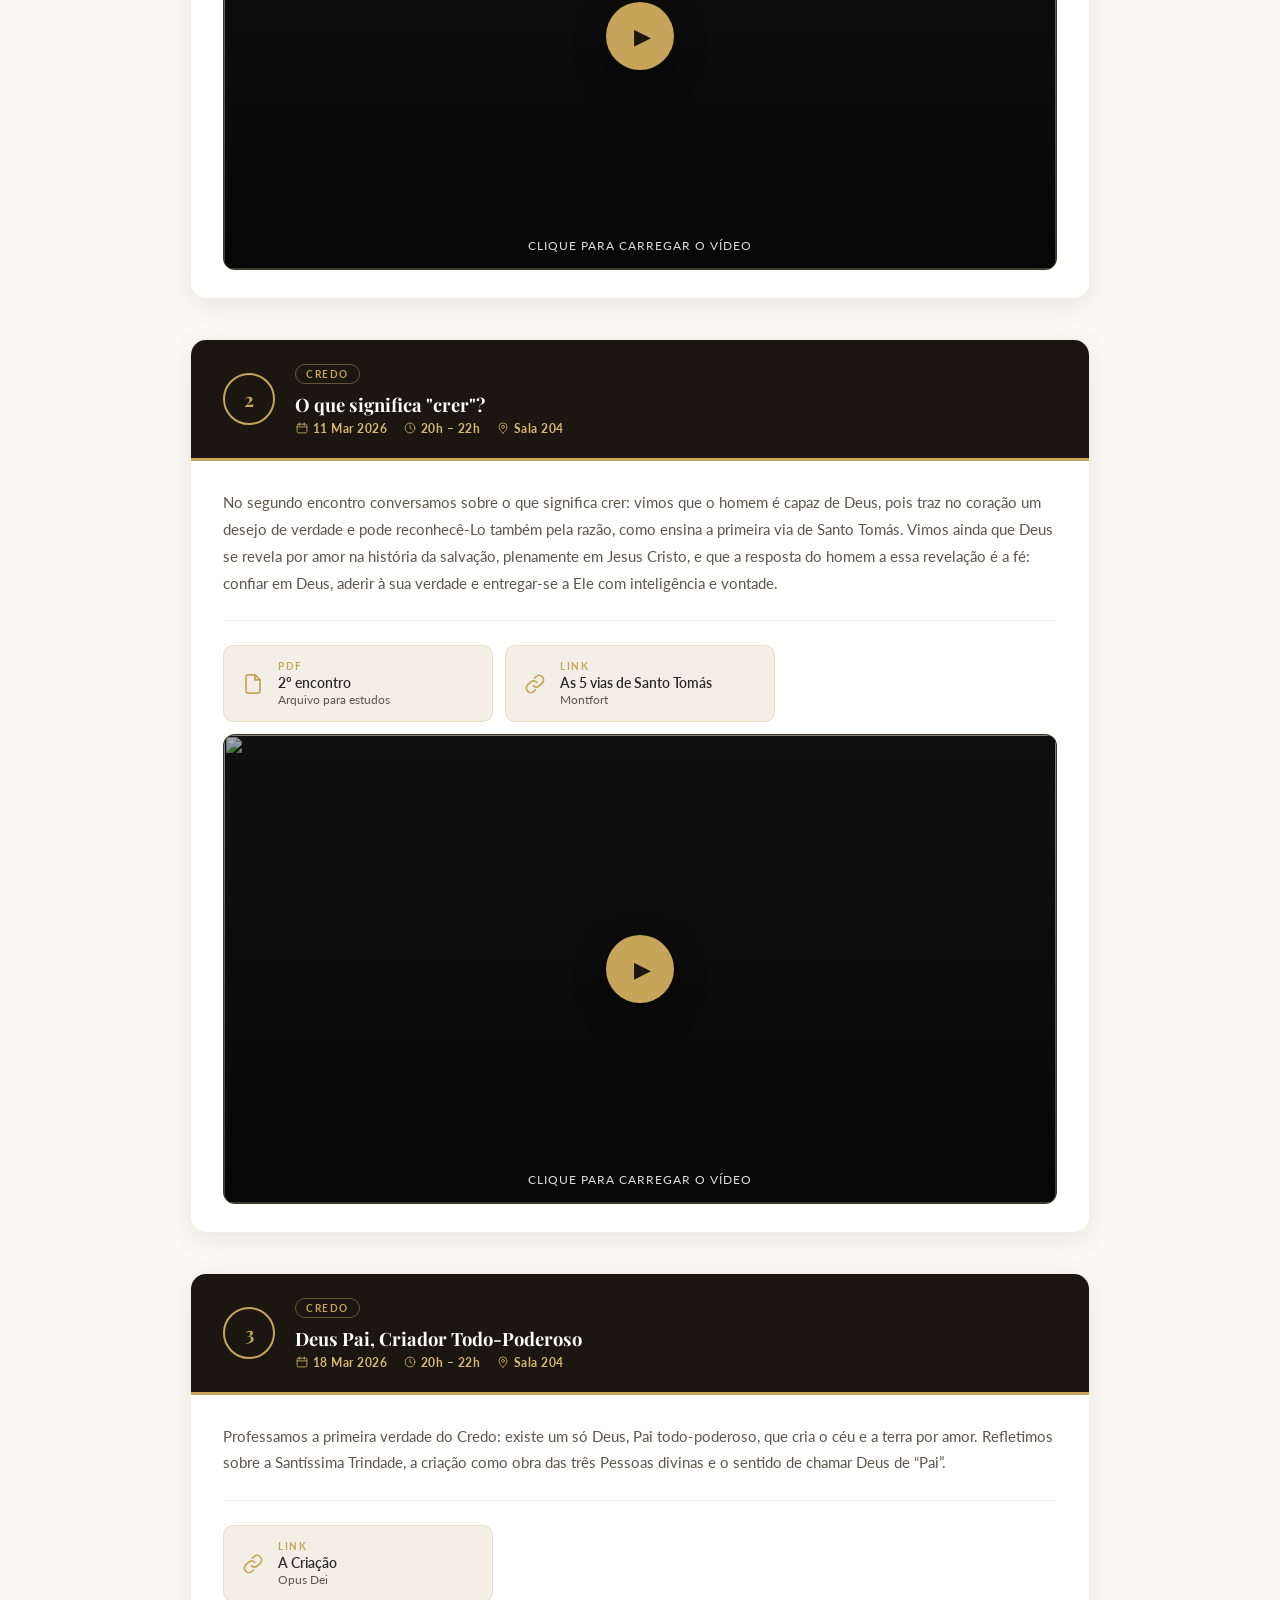
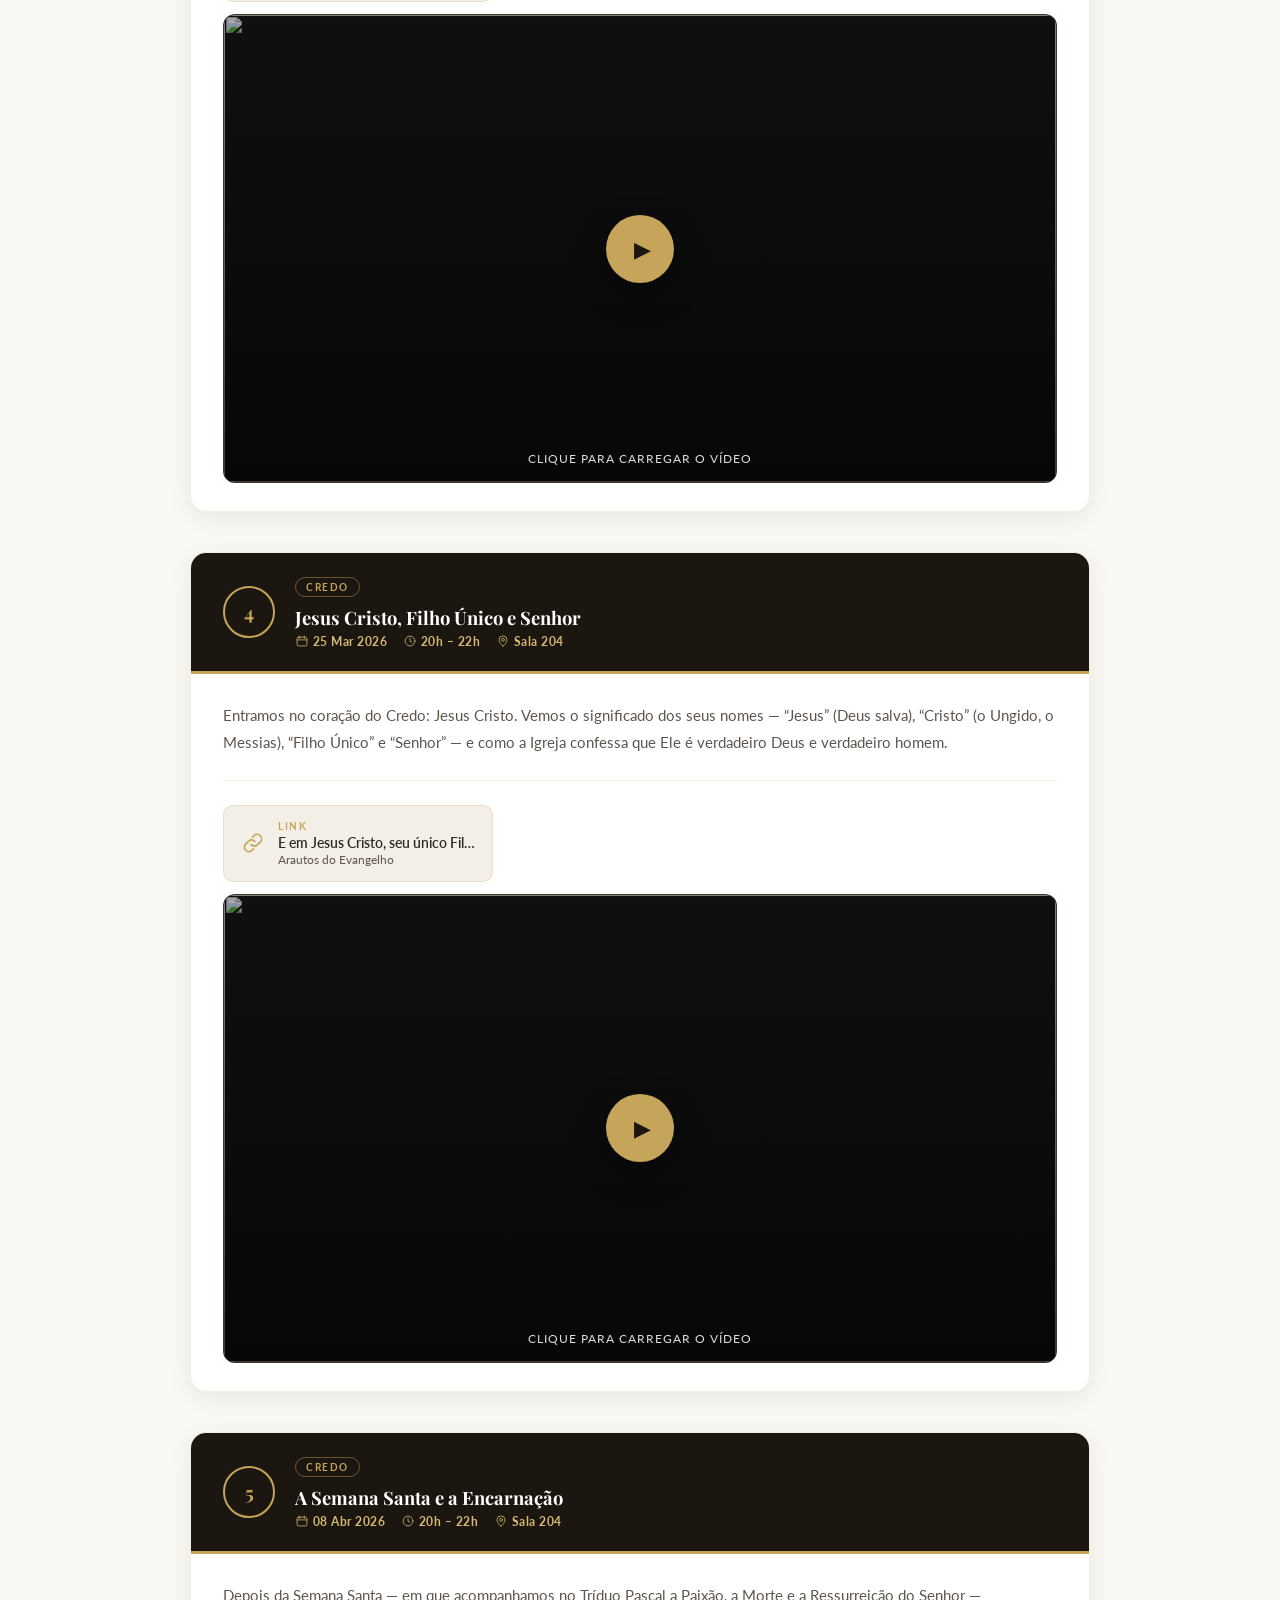
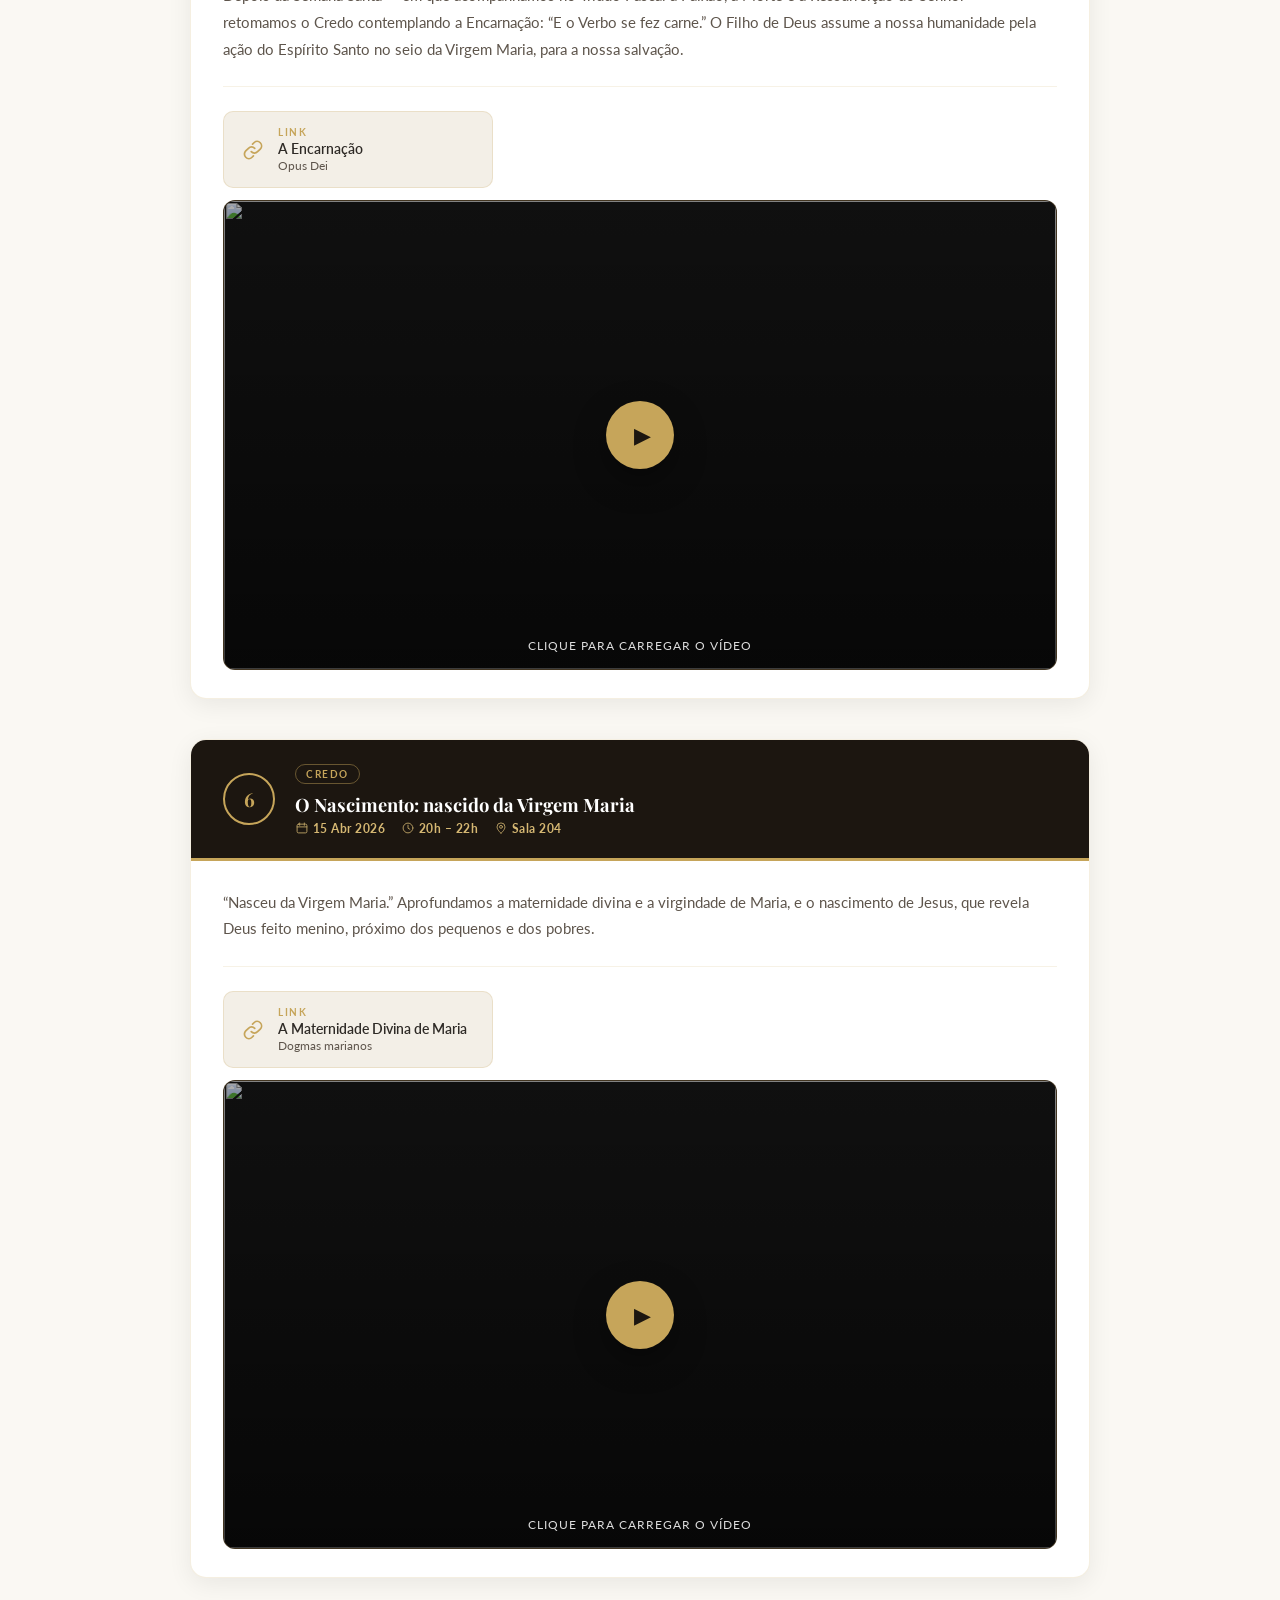
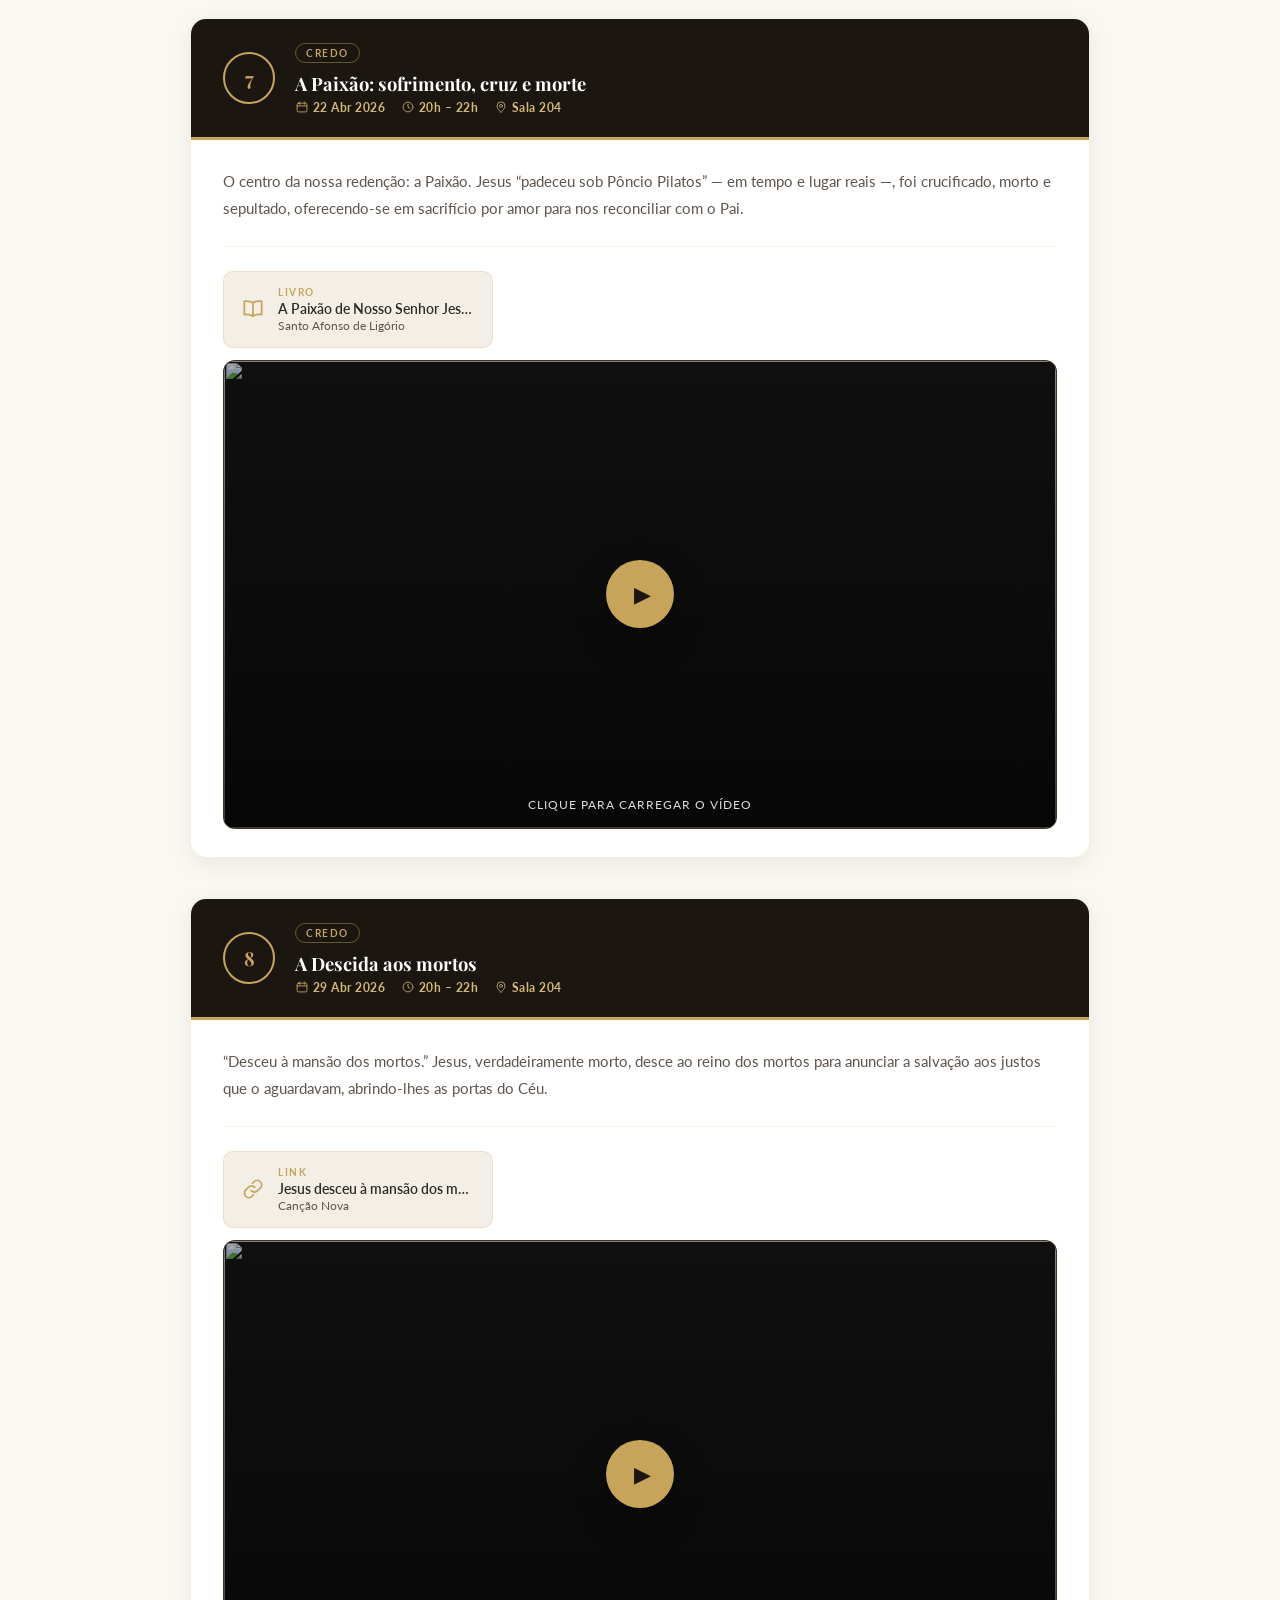
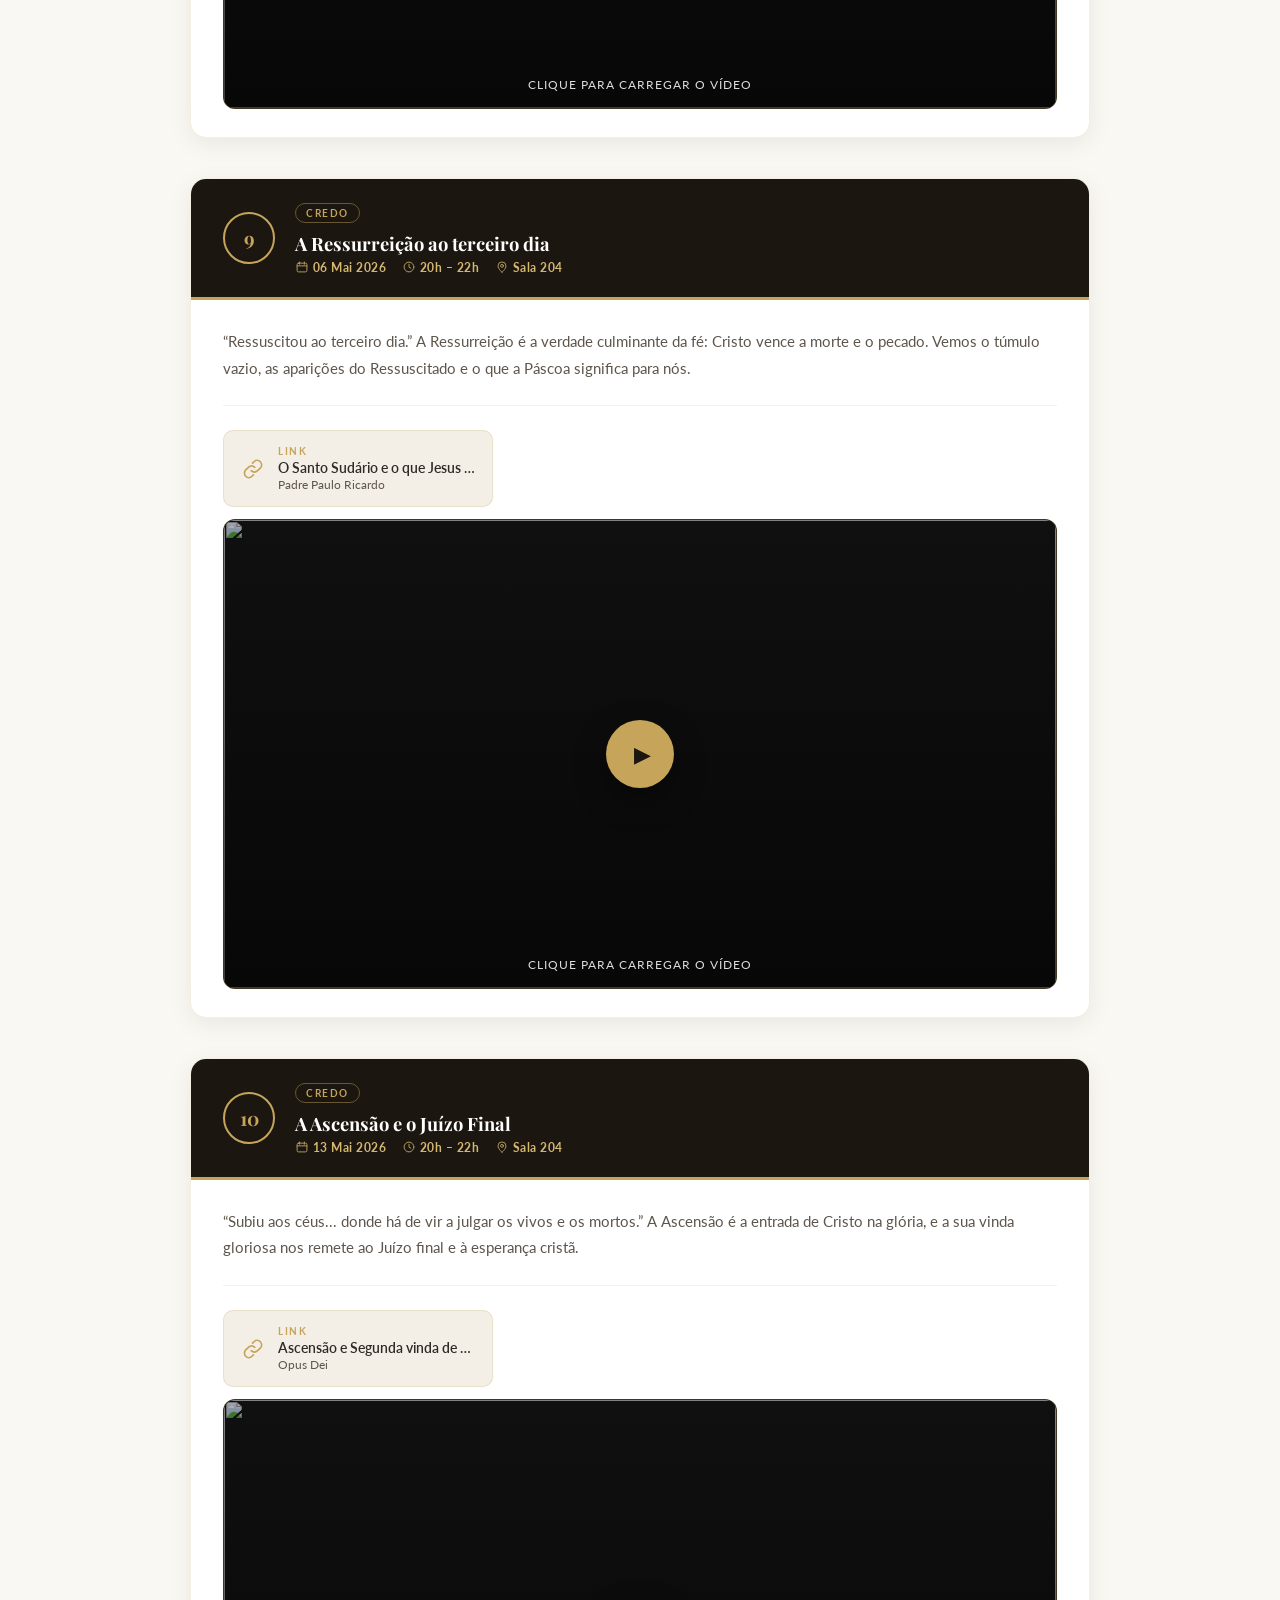
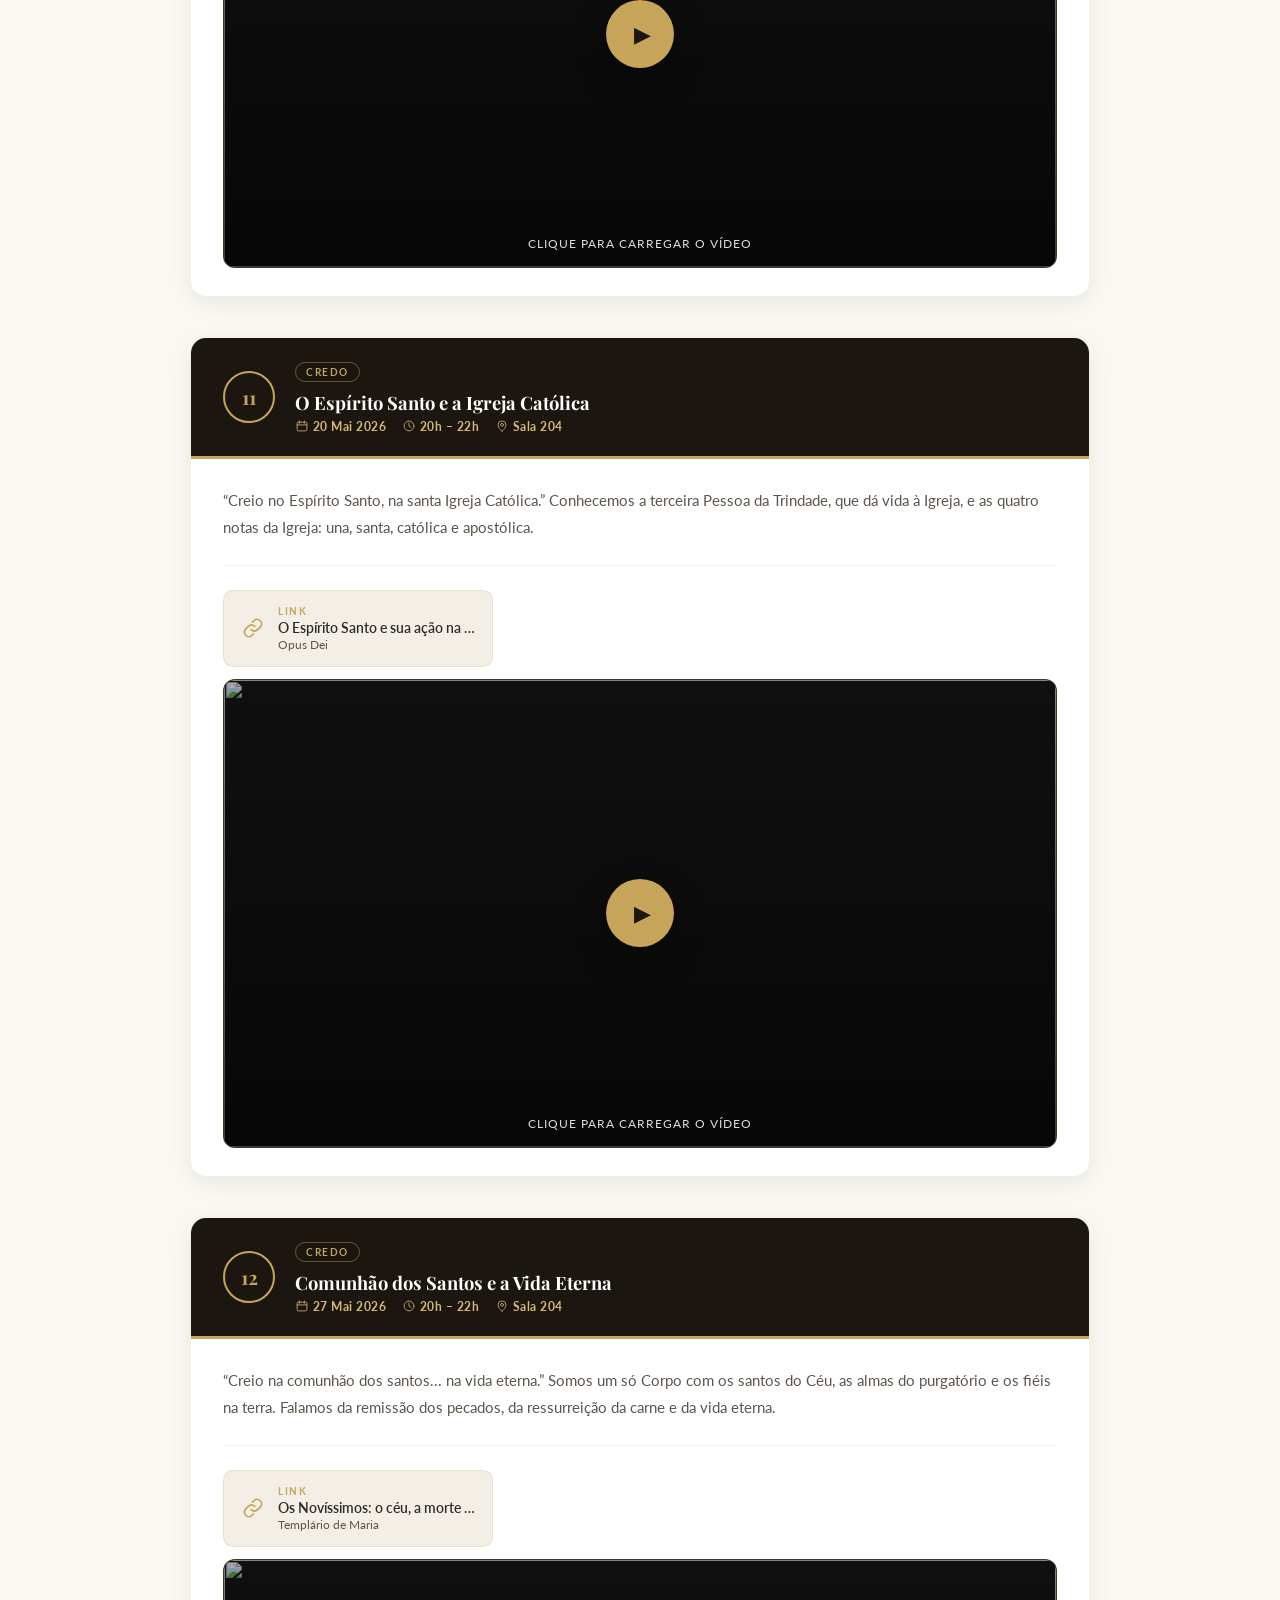
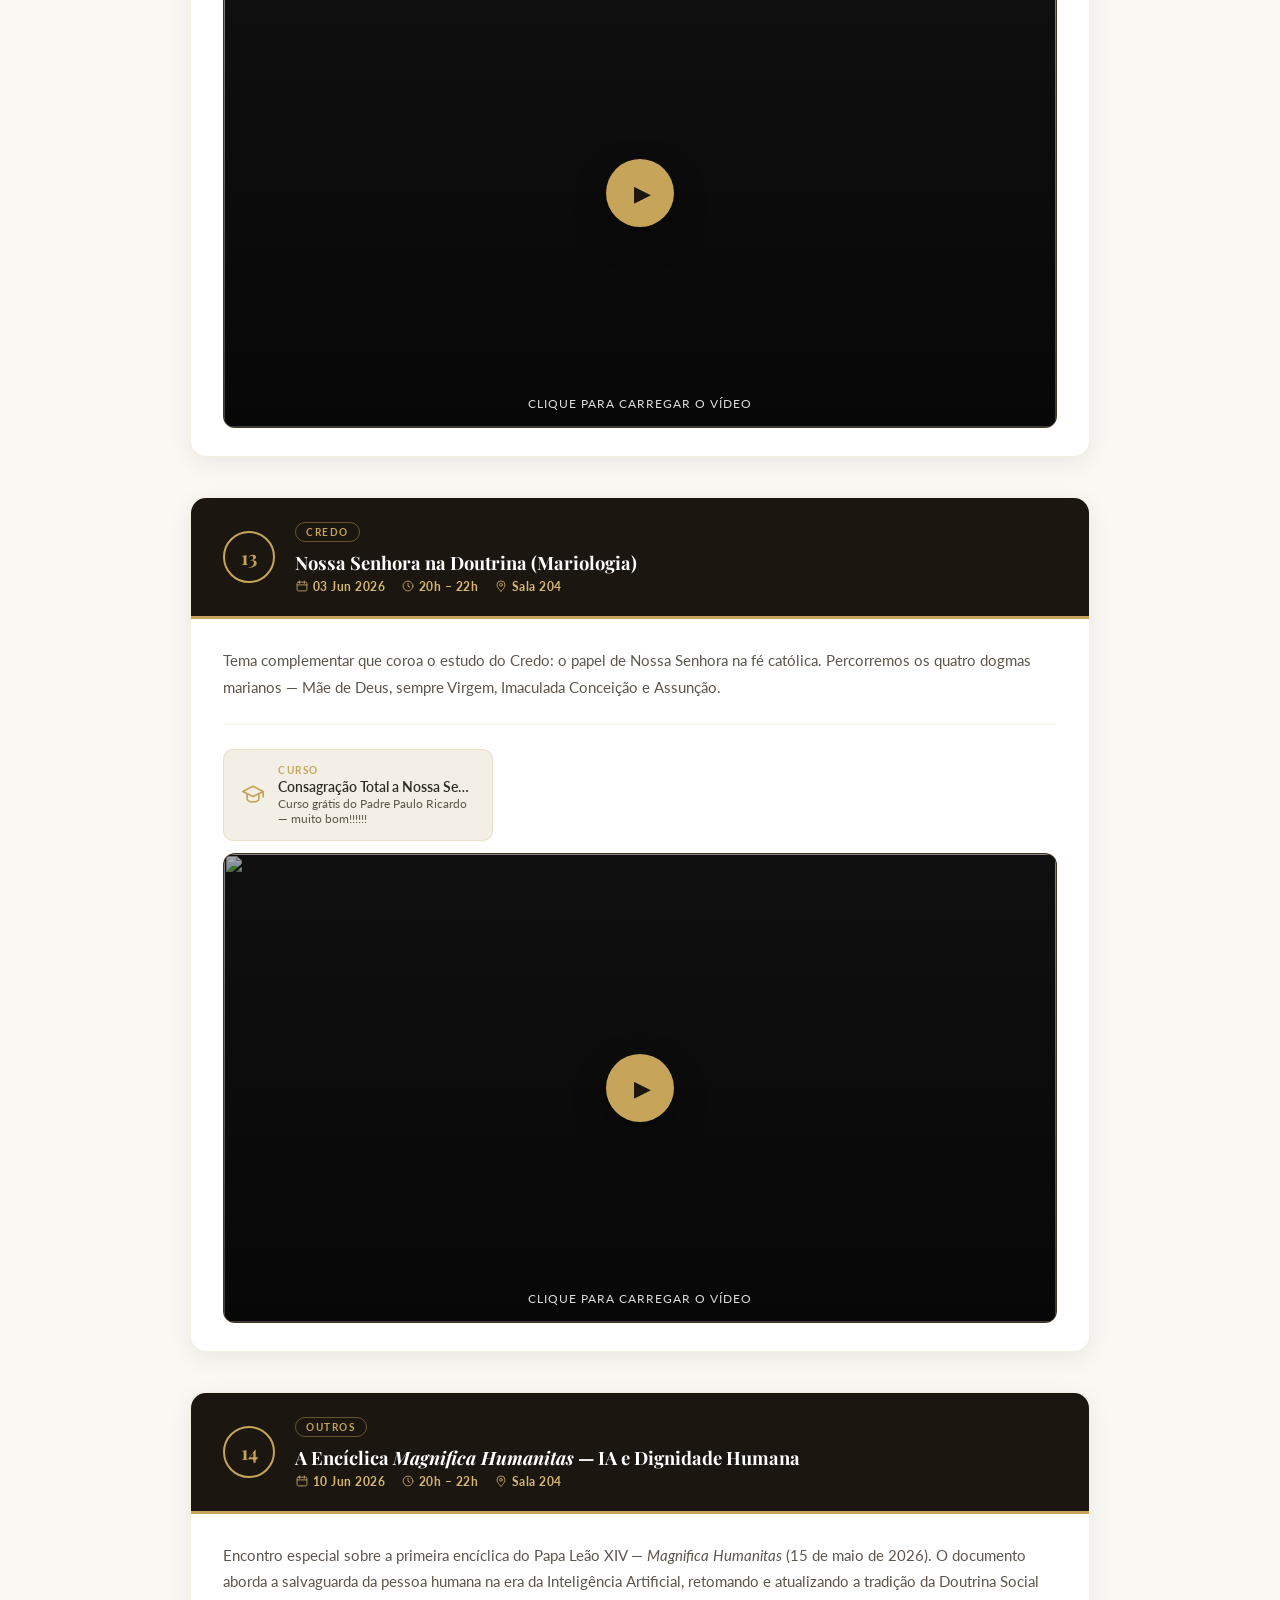
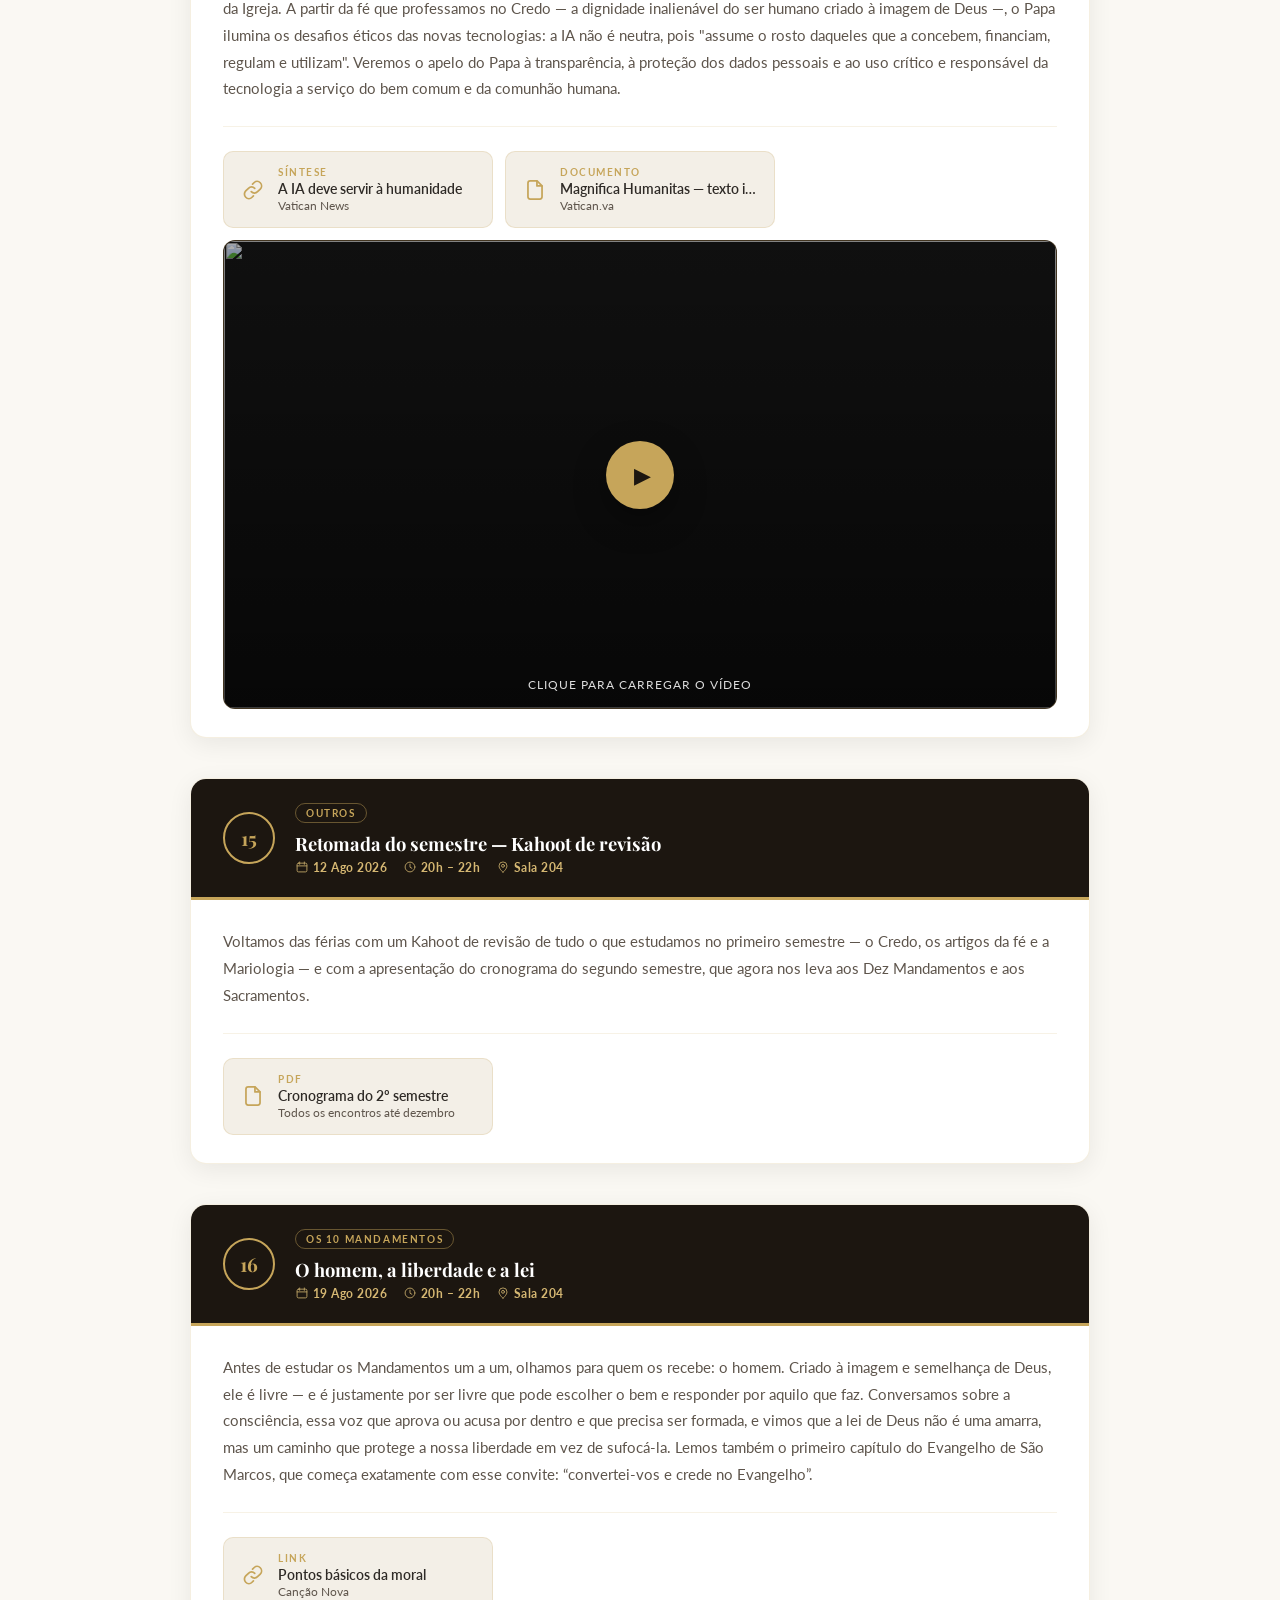
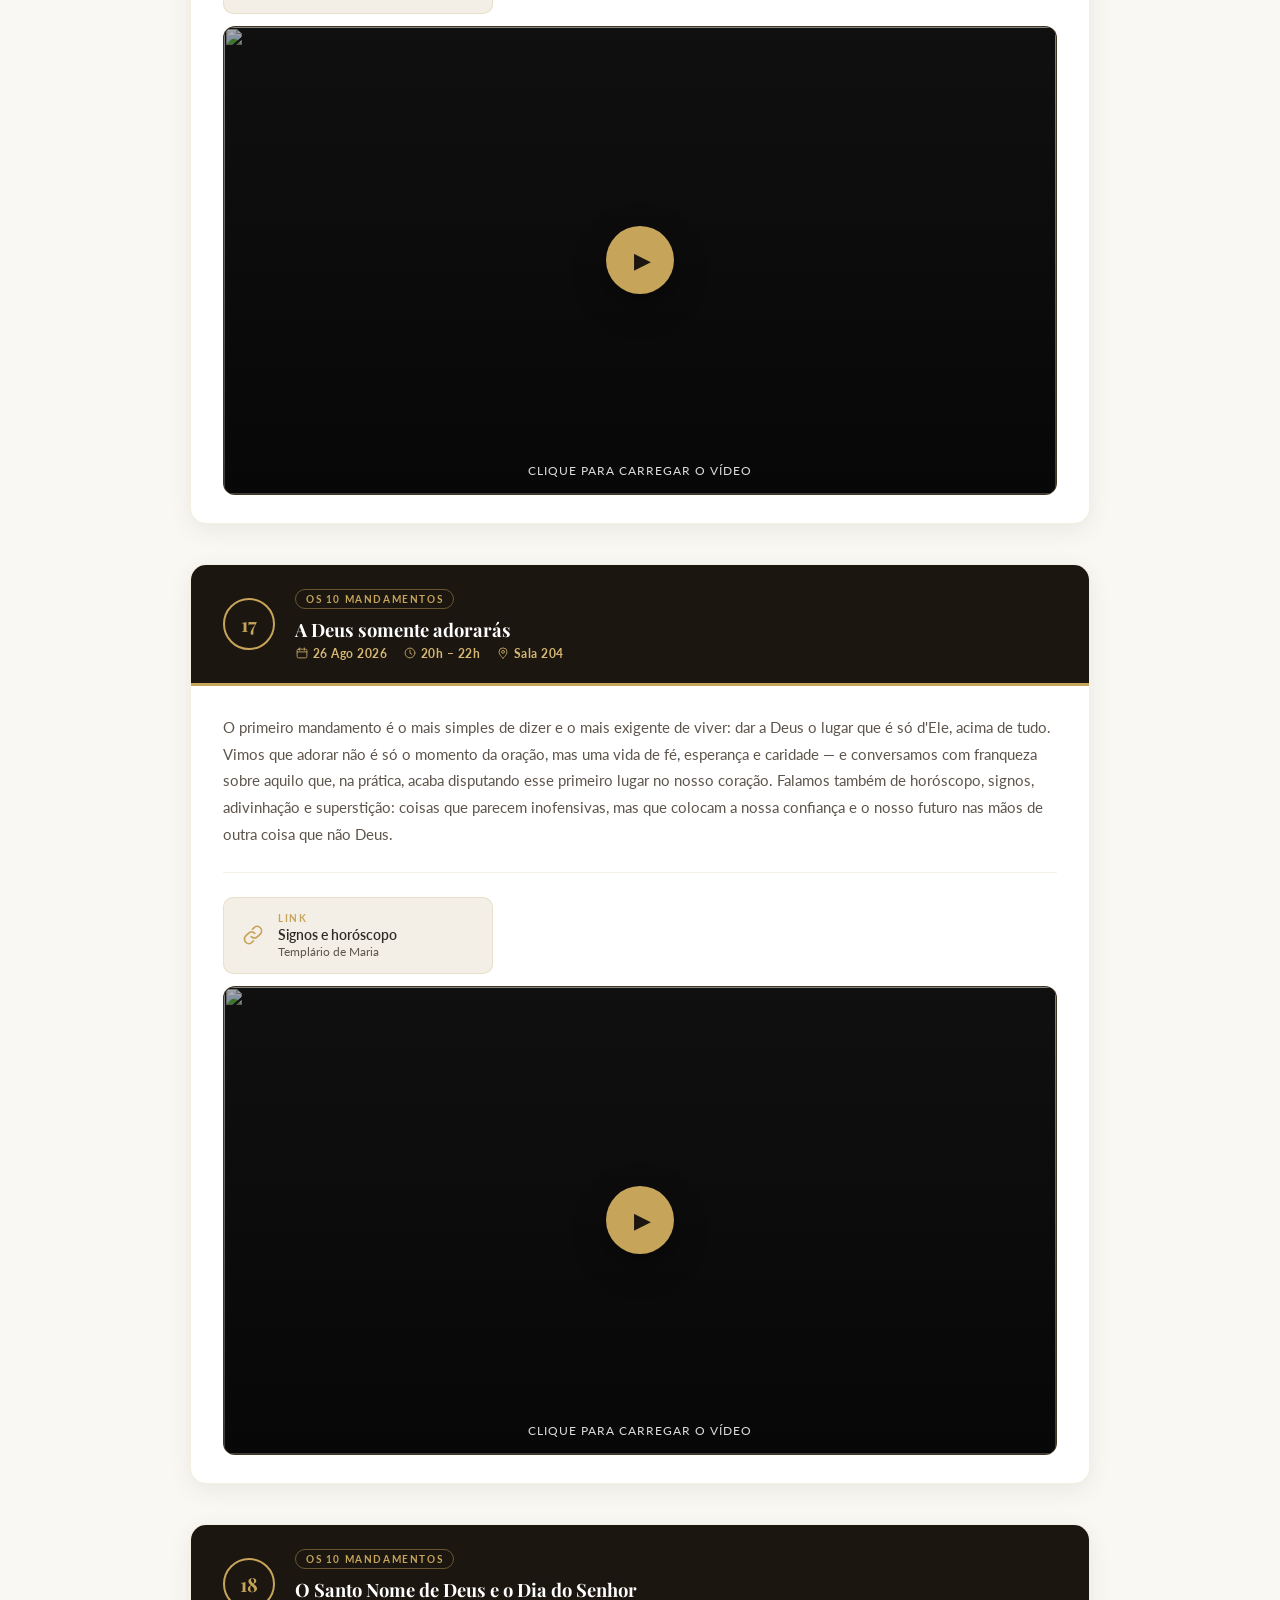
==== commit 5b8ee554: "fix: evita estilos antigos no cache do aplicativo" ====
--- a/conteudos.html
+++ b/conteudos.html
@@ -22,9 +22,9 @@
   <link rel="icon" type="image/svg+xml" href="/src/assets/img/icons/icon.svg?v=7">
   <link rel="apple-touch-icon" href="/src/assets/img/icons/icon-192.png?v=7">
 
-  <link rel="stylesheet" href="src/assets/css/styles.css">
-  <link rel="stylesheet" href="/src/assets/css/app.css">
-  <link rel="stylesheet" href="/src/assets/css/aquino.css">
+  <link rel="stylesheet" href="src/assets/css/styles.css?v=13">
+  <link rel="stylesheet" href="/src/assets/css/app.css?v=13">
+  <link rel="stylesheet" href="/src/assets/css/aquino.css?v=13">
   <style>
     /* ── PAGE HERO ── */
     .page-hero {
@@ -665,7 +665,7 @@
 <body>
 
   <!-- ═══ NAV ═══ -->
-  <nav>
+  <nav class="site-nav" aria-label="Navegação principal">
     <a href="index.html" class="nav-brand">✝ Paróquia São José</a>
     <ul class="nav-links" id="nav-links">
       <li><a href="index.html">Início</a></li>
@@ -1644,7 +1644,7 @@
     </div>
   </footer>
 
-  <script src="src/assets/js/main.js" defer></script>
+  <script src="src/assets/js/main.js?v=13" defer></script>
 
   <!-- ═══ BOTTOM NAV ═══ -->
   <nav class="bottom-nav" aria-label="Navegação principal">
@@ -1711,8 +1711,8 @@
     </div>
   </div>
 
-  <script src="/src/assets/js/pwa.js" defer></script>
-  <script src="/src/assets/js/aquino.js" defer></script>
+  <script src="/src/assets/js/pwa.js?v=13" defer></script>
+  <script src="/src/assets/js/aquino.js?v=13" defer></script>
   <script>
     function abrirLightbox(src) {
       document.getElementById('lightbox-img').src = src;
--- a/src/assets/css/styles.css
+++ b/src/assets/css/styles.css
@@ -50,7 +50,7 @@
 }
 
 /* ─── NAV ─── */
-nav {
+.site-nav {
   position: fixed;
   top: 0;
   width: 100%;
@@ -709,7 +709,7 @@
 
 /* ─── RESPONSIVE ─── */
 @media (max-width: 640px) {
-  nav { padding: 12px 20px; }
+  .site-nav { padding: 12px 20px; }
 
   .agenda-panel { grid-template-columns: 1fr; }
   .agenda-progress > span { text-align: left; }
--- a/src/assets/css/app.css
+++ b/src/assets/css/app.css
@@ -16,14 +16,16 @@
 
   body {
     padding-bottom: calc(62px + env(safe-area-inset-bottom, 0px));
-    overflow-x: hidden;
+    overflow-x: clip;
   }
 
   .back-to-top {
     bottom: calc(120px + env(safe-area-inset-bottom, 0px)) !important;
   }
 
-  body > nav:not(.bottom-nav) { padding: 12px 18px !important; }
+  .site-nav {
+    padding: calc(12px + env(safe-area-inset-top, 0px)) 18px 12px;
+  }
   .nav-brand { font-size: .98rem !important; }
 
   section { padding: 56px 20px !important; }
@@ -383,7 +385,7 @@
 /* ─── ABAS DE ACESSO RÁPIDO ÀS ORAÇÕES ─── */
 .oracao-tabs {
   position: sticky;
-  top: 56px;
+  top: var(--site-nav-height, 56px);
   z-index: 60;
   display: flex;
   gap: 6px;
@@ -448,7 +450,6 @@
 
 @media (max-width: 640px) {
   .oracao-tabs {
-    top: 0;
     margin: 0 -20px 22px;
     border-radius: 0;
     border-left: none;
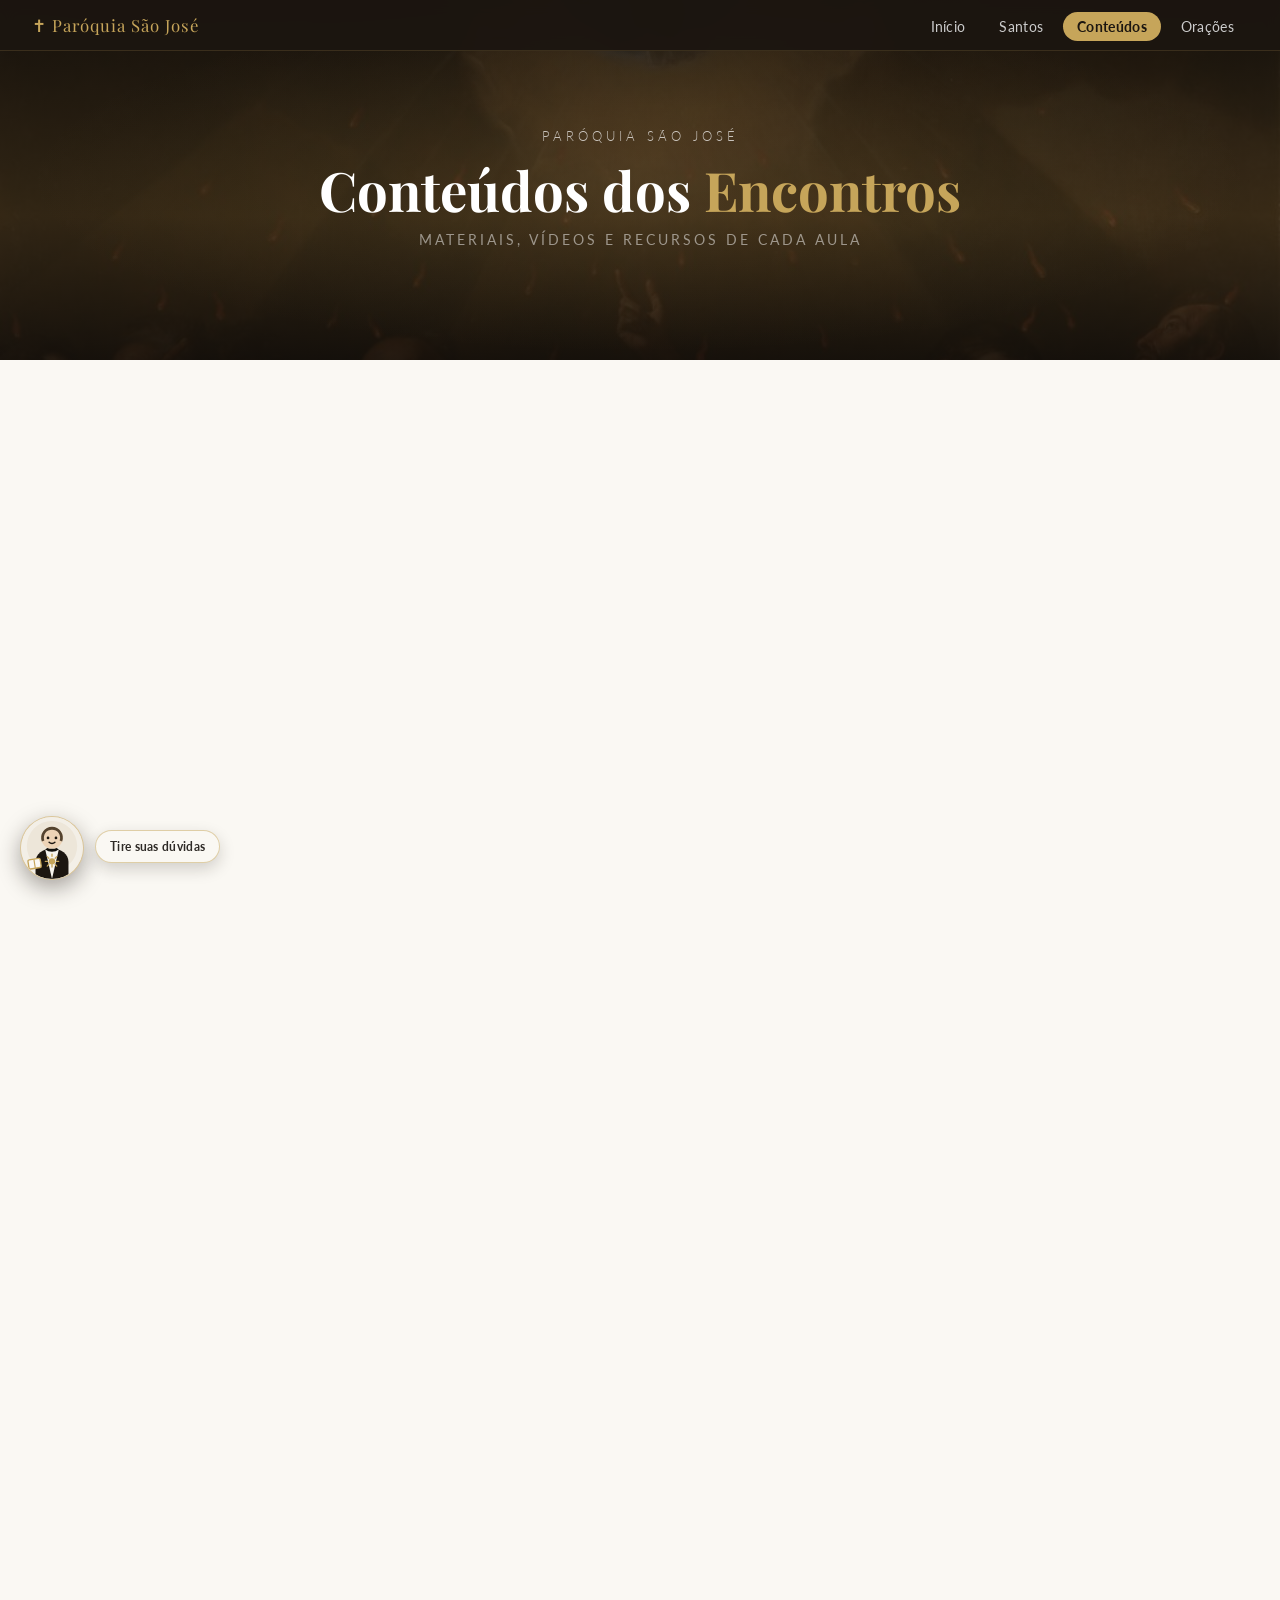
==== commit 8cc0968f: "feat: adiciona 19º encontro sobre família e defesa da vida" ====
--- a/conteudos.html
+++ b/conteudos.html
@@ -1624,6 +1624,58 @@
         </div>
       </div>
     </div>
+
+    <div class="encontro-card" data-encontro="19" data-modulo="mandamentos">
+      <div class="encontro-header">
+        <div class="encontro-num">19</div>
+        <div class="encontro-header-info">
+          <p class="encontro-modulo">Os 10 Mandamentos</p>
+          <h3>Honrar a família e cuidar da vida</h3>
+          <div class="encontro-meta">
+            <span><svg class="ic" width="14" height="14" viewBox="0 0 24 24" aria-hidden="true"><rect x="3.6" y="5.4" width="16.8" height="15" rx="2.4"/><path d="M3.6 10.1h16.8M8 3.4v4M16 3.4v4"/></svg> <strong>09 Set 2026</strong></span>
+            <span><svg class="ic" width="14" height="14" viewBox="0 0 24 24" aria-hidden="true"><circle cx="12" cy="12" r="8.4"/><path d="M12 7.1v5.2l3.2 1.9"/></svg> <strong>20h – 22h</strong></span>
+            <span><svg class="ic" width="14" height="14" viewBox="0 0 24 24" aria-hidden="true"><path d="M12 20.9s6.8-5.5 6.8-10.8a6.8 6.8 0 1 0-13.6 0C5.2 15.4 12 20.9 12 20.9Z"/><circle cx="12" cy="10" r="2.5"/></svg> <strong>Sala 204</strong></span>
+          </div>
+        </div>
+      </div>
+
+      <div class="encontro-body">
+        <p class="encontro-resumo">
+          O quarto mandamento, “honrar pai e mãe”, nos convida a viver o amor em família com respeito, gratidão e cuidado, especialmente quando nossos pais envelhecem ou precisam de ajuda. Também lembra aos pais a responsabilidade de educar os filhos com carinho e pelo exemplo. O quinto, “não matarás”, nos ensina que cada vida humana é um dom de Deus e deve ser respeitada desde a concepção até a morte natural. Neste encontro, vamos refletir sobre a defesa da vida, a posição da Igreja sobre o aborto e a importância de acolher e apoiar as gestantes e suas famílias. São convites a atitudes concretas: vencer a violência, buscar a paz e cuidar de quem está mais vulnerável.
+        </p>
+
+        <div class="materiais-grid">
+
+          <a class="mat-item" href="https://drive.google.com/drive/folders/1LPyPBcImjLyPCMtuBtPnuCKGGg7VY-qs"
+            target="_blank" rel="noopener">
+            <span class="mat-icon"><svg class="ic" width="26" height="26" viewBox="0 0 24 24" aria-hidden="true"><path d="M13.9 3.6H7.6a2.1 2.1 0 0 0-2.1 2.1v12.6a2.1 2.1 0 0 0 2.1 2.1h8.8a2.1 2.1 0 0 0 2.1-2.1V8.1l-4.6-4.5Z"/><path d="M13.8 3.7v4.5h4.6"/></svg></span>
+            <div class="mat-info">
+              <p class="mat-type">PDF</p>
+              <p class="mat-title">Drive com arquivos de estudo</p>
+              <p class="mat-desc">A fé explicada - Leo J. Trese</p>
+            </div>
+          </a>
+
+          <a class="mat-item" href="https://bibliotecacatolica.com.br/blog/formacao/igreja-catolica-aborto/" target="_blank" rel="noopener">
+            <span class="mat-icon"><svg class="ic" width="26" height="26" viewBox="0 0 24 24" aria-hidden="true"><path d="M10.4 13.6a4.1 4.1 0 0 0 5.8 0l2.5-2.5a4.1 4.1 0 1 0-5.8-5.8l-1.3 1.3"/><path d="M13.6 10.4a4.1 4.1 0 0 0-5.8 0l-2.5 2.5a4.1 4.1 0 1 0 5.8 5.8l1.3-1.3"/></svg></span>
+            <div class="mat-info">
+              <p class="mat-type">Link</p>
+              <p class="mat-title">A Igreja Católica e o aborto</p>
+              <p class="mat-desc">Minha Biblioteca Católica</p>
+            </div>
+          </a>
+
+          <div class="video-wrapper" data-video-id="9tP9yifsOCA" data-video-title="Vídeo de apoio — Quarto e quinto mandamentos">
+            <button class="video-load" type="button" aria-label="Carregar vídeo: Vídeo de apoio — Quarto e quinto mandamentos">
+              <img src="https://i.ytimg.com/vi/9tP9yifsOCA/hqdefault.jpg" alt="" width="480" height="360" loading="lazy" decoding="async">
+              <span class="video-play" aria-hidden="true">▶</span>
+              <span class="video-caption">Clique para carregar o vídeo</span>
+            </button>
+          </div>
+
+        </div>
+      </div>
+    </div>
   </section>
 
   <!-- ═══ LIGHTBOX (abre fotos em tela cheia) ═══ -->
